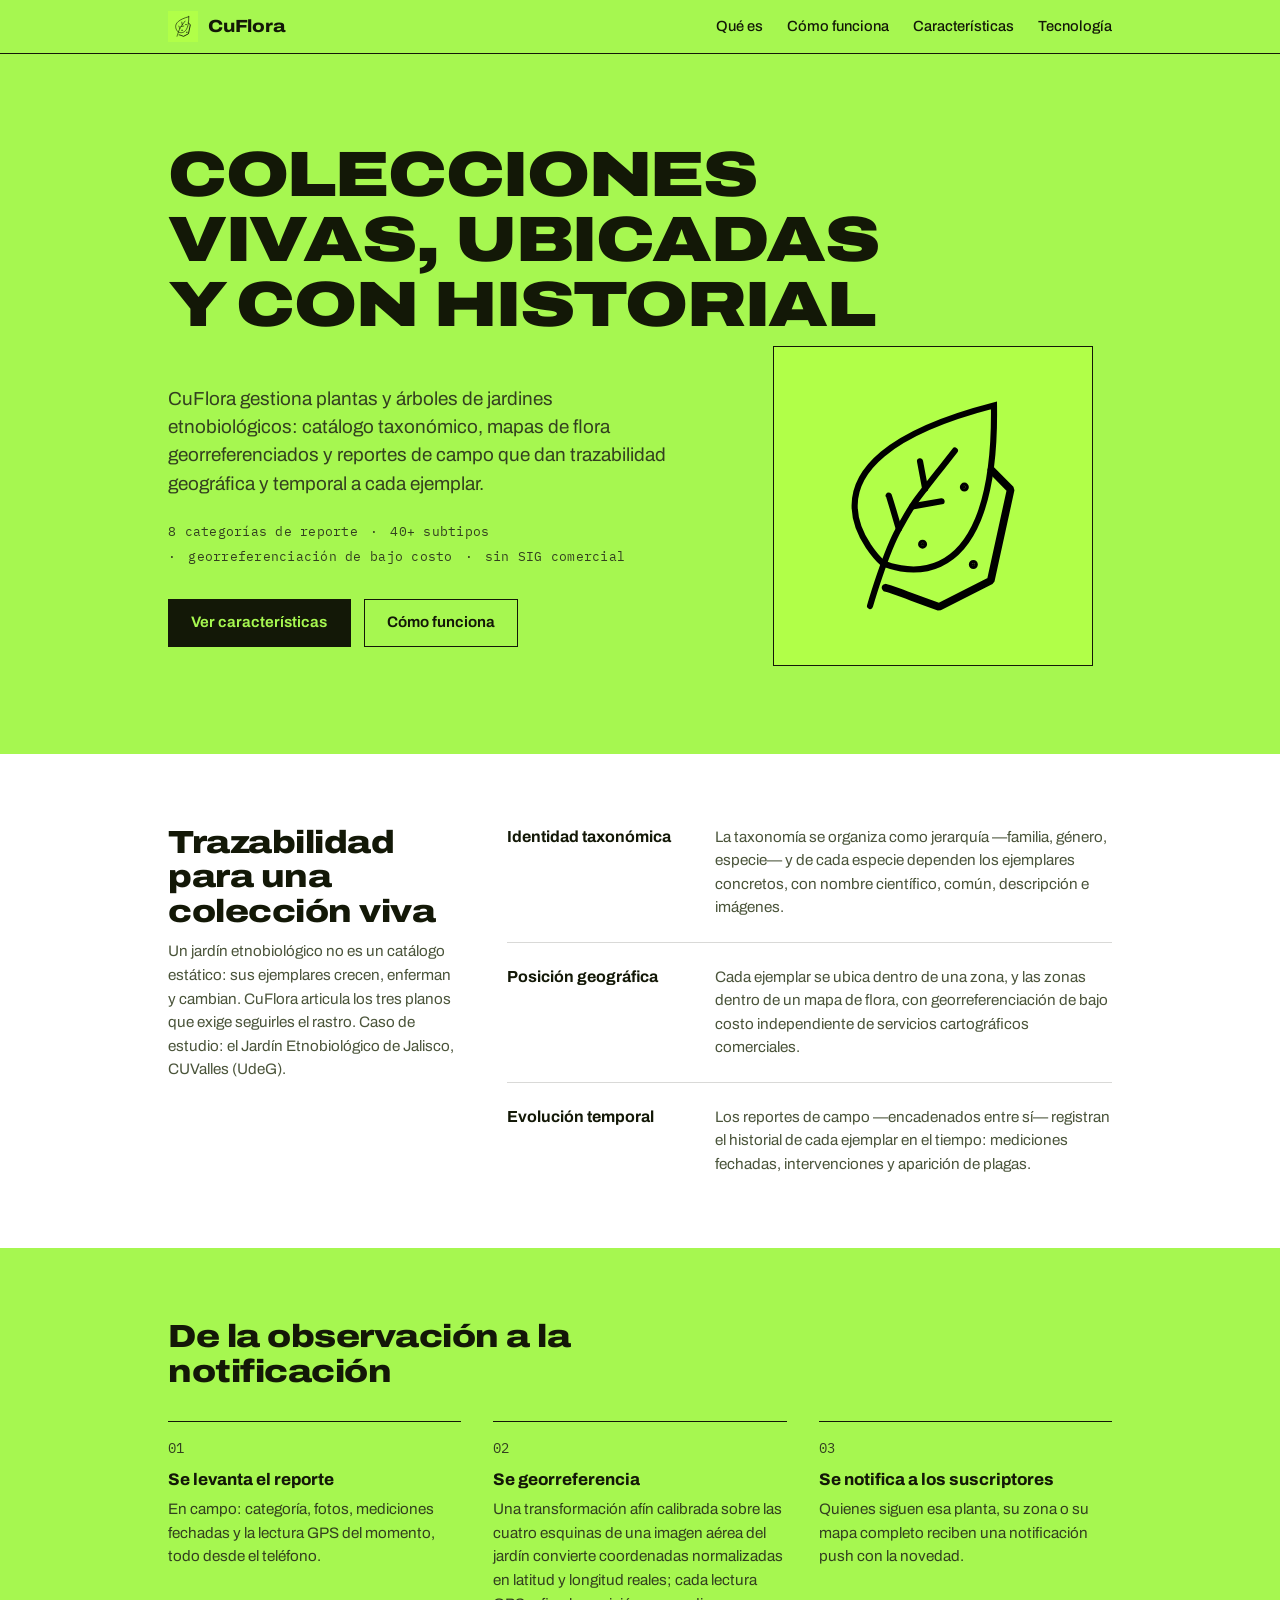
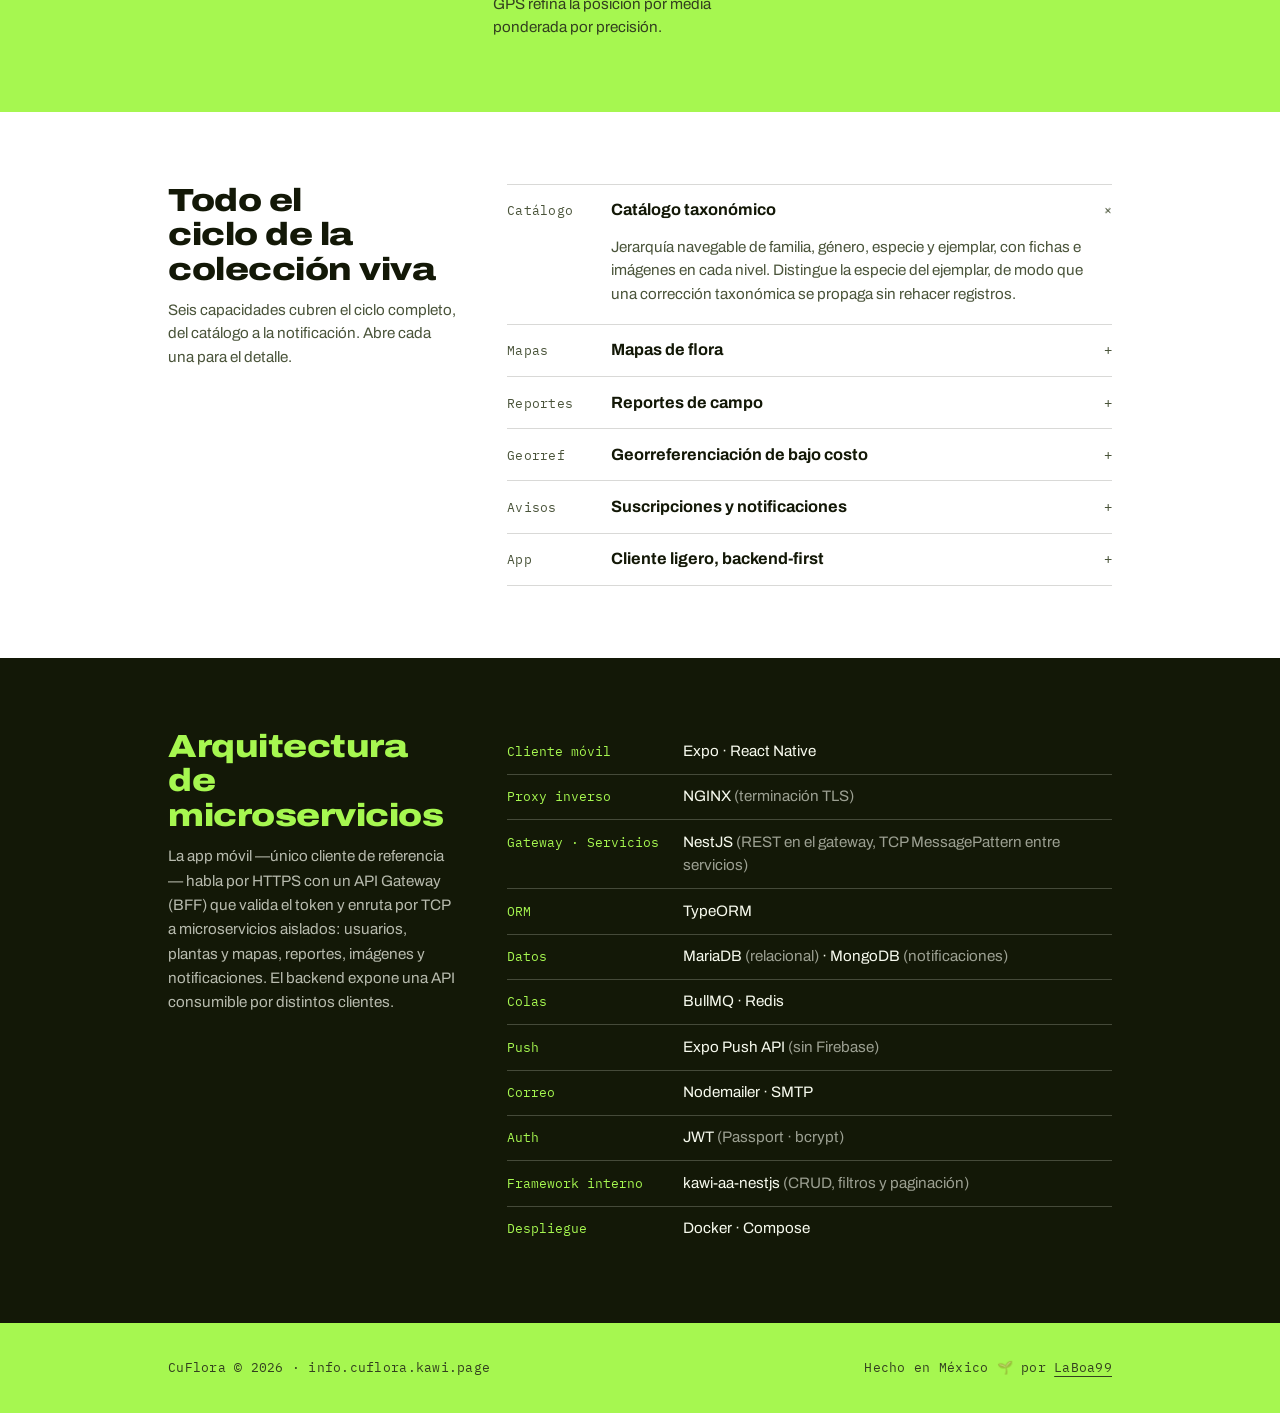
==== index.html @ 5dc00108 "v1" ====
<!DOCTYPE html>
<html lang="es">
<head>
<meta charset="UTF-8">
<meta name="viewport" content="width=device-width, initial-scale=1.0">
<title>CuFlora — Gestión digital de colecciones vivas en jardines etnobiológicos</title>
<meta name="description" content="CuFlora: plataforma de microservicios para la gestión y trazabilidad de plantas y árboles en jardines etnobiológicos. Catálogo taxonómico, mapas de flora, reportes de campo, georreferenciación de bajo costo y notificaciones.">
<meta name="theme-color" content="#A6F750">
<link rel="icon" type="image/svg+xml" href="assets/cuflora.svg">
<link rel="preconnect" href="https://fonts.googleapis.com">
<link rel="preconnect" href="https://fonts.gstatic.com" crossorigin>
<link href="https://fonts.googleapis.com/css2?family=Archivo:wdth,wght@62..125,100..900&family=IBM+Plex+Mono:wght@400;500&display=swap" rel="stylesheet">
<style>
  :root {
    --lima: #A6F750;
    --tinta: #131807;
    --panel: #ffffff;
    --oliva: #4a543a;        /* texto atenuado sobre panel blanco — 8.0:1 */
    --oliva-lima: #33401f;   /* texto atenuado sobre lima — 8.5:1 */
    --hairline: rgba(19, 24, 7, 0.16);
    --hairline-inv: rgba(247, 250, 238, 0.22);
    --ease: cubic-bezier(0.22, 1, 0.36, 1); /* ease-out-quint */
    --t-fast: 140ms;
    --t-med: 260ms;
    color-scheme: light;
    interpolate-size: allow-keywords;
  }

  * { margin: 0; padding: 0; box-sizing: border-box; }
  html { scroll-behavior: smooth; }
  @media (prefers-reduced-motion: reduce) {
    html { scroll-behavior: auto; }
    *, *::before, *::after { animation: none !important; transition: none !important; }
  }

  body {
    font-family: "Archivo", system-ui, sans-serif;
    background: var(--lima);
    color: var(--tinta);
    line-height: 1.55;
    font-size: 1rem;
  }

  a { color: inherit; }
  a:focus-visible, button:focus-visible, summary:focus-visible {
    outline: 2px solid var(--tinta);
    outline-offset: 3px;
    border-radius: 1px;
  }
  ::selection { background: var(--tinta); color: var(--lima); }

  .wrap { max-width: 64rem; margin-inline: auto; padding-inline: clamp(1.25rem, 4vw, 2.5rem); }

  .mono {
    font-family: "IBM Plex Mono", ui-monospace, monospace;
    font-size: 0.8125rem;
    letter-spacing: 0.02em;
  }

  /* ---------- Header ---------- */
  header {
    position: sticky;
    top: 0;
    z-index: 10;
    background: var(--lima);
    border-bottom: 1px solid var(--tinta);
  }
  .nav {
    display: flex;
    align-items: center;
    justify-content: space-between;
    gap: 1rem;
    padding-block: 0.7rem;
  }
  .marca {
    display: flex;
    align-items: center;
    gap: 0.6rem;
    text-decoration: none;
    font-weight: 800;
    font-stretch: 115%;
    font-size: 1.1rem;
    letter-spacing: -0.01em;
  }
  .marca img { width: 1.9rem; height: 1.9rem; display: block; }
  .nav-links { display: flex; align-items: center; gap: 1.5rem; }
  .nav-links a {
    text-decoration: none;
    font-weight: 500;
    font-size: 0.92rem;
    text-underline-offset: 0.35em;
    transition: text-underline-offset var(--t-fast) var(--ease);
  }
  .nav-links a:hover { text-decoration: underline; text-underline-offset: 0.25em; }
  @media (max-width: 40rem) { .nav-links { display: none; } }

  /* ---------- Hero ---------- */
  .hero-int { padding-block: clamp(3rem, 8vw, 5.5rem); }
  .hero h1 {
    font-weight: 900;
    font-stretch: 122%;
    font-size: clamp(1.5rem, 6.2vw, 4rem);
    line-height: 1.02;
    letter-spacing: -0.02em;
    text-transform: uppercase;
    text-wrap: balance;
  }
  .hero-abajo {
    display: grid;
    grid-template-columns: 1.2fr 0.8fr;
    gap: clamp(1.5rem, 4vw, 3.5rem);
    align-items: center;
    margin-top: 0.5rem;
  }
  .hero-abajo > * { min-width: 0; }
  @media (max-width: 48rem) {
    .hero-int { padding-block: 2.5rem; }
    .hero-abajo { grid-template-columns: 1fr; }
    .hero-art { max-width: 15rem; }
  }
  .hero p.lead {
    margin-top: 1.3rem;
    font-size: clamp(1.02rem, 1.8vw, 1.18rem);
    max-width: 32rem;
    line-height: 1.5;
    color: var(--oliva-lima);
  }
  .hero-datos {
    margin-top: 1.5rem;
    color: var(--oliva-lima);
    display: flex;
    flex-wrap: wrap;
    gap: 0.3rem 0.75rem;
  }
  .hero-datos span + span::before { content: "·"; margin-right: 0.75rem; }
  .hero-cta { margin-top: 2rem; display: flex; gap: 0.8rem; flex-wrap: wrap; }
  .btn {
    display: inline-block;
    text-decoration: none;
    font-weight: 650;
    font-size: 0.95rem;
    padding: 0.7rem 1.4rem;
    background: var(--tinta);
    color: var(--lima);
    border: 1px solid var(--tinta);
    transition: transform var(--t-fast) var(--ease), background-color var(--t-fast) var(--ease), color var(--t-fast) var(--ease);
  }
  .btn:hover { transform: translateY(-1px); }
  .btn:active { transform: scale(0.98); }
  .btn.sec { background: transparent; color: var(--tinta); }
  .btn.sec:hover { background: rgba(19, 24, 7, 0.06); }
  .hero-art { justify-self: center; width: 100%; max-width: 20rem; border: 1px solid var(--tinta); }
  .hero-art img { display: block; width: 100%; height: auto; }

  @keyframes entra {
    from { opacity: 0; transform: translateY(10px); }
    to   { opacity: 1; transform: none; }
  }
  .hero h1, .hero-abajo > * { animation: entra 480ms var(--ease) backwards; }
  .hero-abajo > div:first-child { animation-delay: 60ms; }
  .hero-abajo > .hero-art { animation-delay: 120ms; }

  /* ---------- Paneles ---------- */
  .panel { background: var(--panel); }
  .panel-tinta { background: var(--tinta); color: #f7faee; }
  section { padding-block: clamp(2.8rem, 6vw, 4.5rem); }

  .sec-grid {
    display: grid;
    grid-template-columns: minmax(12rem, 18rem) 1fr;
    gap: clamp(1.5rem, 4vw, 3.5rem);
    align-items: start;
  }
  @media (max-width: 48rem) { .sec-grid { grid-template-columns: 1fr; } }
  .sec-grid h2 {
    font-weight: 850;
    font-stretch: 118%;
    font-size: clamp(1.5rem, 3vw, 2rem);
    line-height: 1.08;
    letter-spacing: -0.015em;
    text-wrap: balance;
    position: sticky;
    top: 4.5rem;
  }
  @media (max-width: 48rem) { .sec-grid h2 { position: static; } }
  .sec-grid .intro { margin-top: 0.7rem; color: var(--oliva); font-size: 0.95rem; position: sticky; top: 7.5rem; }
  @media (max-width: 48rem) { .sec-grid .intro { position: static; } }

  /* Qué es: lista de definiciones densa */
  .defs { display: grid; gap: 1.4rem; }
  .defs > div {
    display: grid;
    grid-template-columns: minmax(9rem, 12rem) 1fr;
    gap: 1rem;
    padding-top: 1.4rem;
    border-top: 1px solid var(--hairline);
  }
  .defs > div:first-child { padding-top: 0; border-top: 0; }
  @media (max-width: 34rem) { .defs > div { grid-template-columns: 1fr; gap: 0.3rem; } }
  .defs dt { font-weight: 700; font-size: 1rem; line-height: 1.35; }
  .defs dd { color: var(--oliva); font-size: 0.95rem; }

  /* Características: revelación progresiva */
  .acc { border-top: 1px solid var(--hairline); }
  .acc details { border-bottom: 1px solid var(--hairline); }
  .acc summary {
    list-style: none;
    cursor: pointer;
    display: grid;
    grid-template-columns: 5.5rem 1fr auto;
    align-items: baseline;
    gap: 1rem;
    padding-block: 0.9rem;
    transition: background-color var(--t-fast) var(--ease);
  }
  .acc summary::-webkit-details-marker { display: none; }
  .acc summary:hover { background: rgba(19, 24, 7, 0.035); }
  .acc summary:active { transform: scale(0.995); }
  .acc .clave { color: var(--oliva); }
  .acc h3 { font-weight: 700; font-size: 1.02rem; line-height: 1.3; }
  .acc .marcador {
    font-family: "IBM Plex Mono", ui-monospace, monospace;
    font-size: 0.9rem;
    color: var(--oliva);
    transition: transform var(--t-med) var(--ease);
    align-self: center;
  }
  .acc details[open] .marcador { transform: rotate(45deg); }
  .acc details::details-content {
    block-size: 0;
    overflow: hidden;
    transition: block-size var(--t-med) var(--ease), content-visibility var(--t-med) allow-discrete;
  }
  .acc details[open]::details-content { block-size: auto; }
  .acc .cuerpo {
    padding: 0 0 1.1rem;
    color: var(--oliva);
    font-size: 0.95rem;
    max-width: 42rem;
  }
  @media (min-width: 34rem) { .acc .cuerpo { padding-left: 6.5rem; } }
  @media (max-width: 34rem) {
    .acc summary { grid-template-columns: 1fr auto; }
    .acc .clave { display: none; }
  }

  /* Flujo: secuencia real sobre lima */
  .flujo ol {
    list-style: none;
    counter-reset: paso;
    display: grid;
    grid-template-columns: repeat(auto-fit, minmax(14rem, 1fr));
    gap: 1.5rem 2rem;
  }
  .flujo li { counter-increment: paso; border-top: 1px solid var(--tinta); padding-top: 1rem; }
  .flujo li::before {
    content: counter(paso, decimal-leading-zero);
    font-family: "IBM Plex Mono", ui-monospace, monospace;
    font-size: 0.85rem;
    color: var(--oliva-lima);
    display: block;
    margin-bottom: 0.5rem;
  }
  .flujo h3 { font-weight: 750; font-size: 1.05rem; margin-bottom: 0.3rem; }
  .flujo p { color: var(--oliva-lima); font-size: 0.95rem; max-width: 26rem; }
  .flujo .sec-head { margin-bottom: 2rem; max-width: 34rem; }
  .flujo .sec-head h2 {
    font-weight: 850;
    font-stretch: 118%;
    font-size: clamp(1.5rem, 3vw, 2rem);
    line-height: 1.08;
    letter-spacing: -0.015em;
  }

  /* Tecnología: tabla de especificación */
  .stack-tabla { width: 100%; border-collapse: collapse; }
  .stack-tabla tr { border-top: 1px solid var(--hairline-inv); }
  .stack-tabla tr:first-child { border-top: 0; }
  .stack-tabla th, .stack-tabla td {
    text-align: left;
    padding-block: 0.65rem;
    vertical-align: baseline;
    font-weight: 400;
  }
  .stack-tabla th {
    font-family: "IBM Plex Mono", ui-monospace, monospace;
    font-size: 0.8125rem;
    color: var(--lima);
    width: 11rem;
    padding-right: 1rem;
    white-space: nowrap;
  }
  .stack-tabla td { font-size: 0.95rem; }
  .stack-tabla .nota { color: rgba(247, 250, 238, 0.6); }
  .panel-tinta .sec-grid h2 { color: var(--lima); }
  .panel-tinta .sec-grid .intro { color: rgba(247, 250, 238, 0.72); line-height: 1.6; }

  /* ---------- Footer ---------- */
  footer { padding-block: 2.2rem; }
  .foot {
    display: flex;
    justify-content: space-between;
    align-items: center;
    gap: 1rem;
    flex-wrap: wrap;
    color: var(--oliva-lima);
  }
  .foot a { text-underline-offset: 0.3em; }
</style>
</head>
<body>

<header>
  <div class="wrap nav">
    <a class="marca" href="#"><img src="assets/cuflora.svg" alt="Logo de CuFlora">CuFlora</a>
    <nav class="nav-links" aria-label="Secciones">
      <a href="#que-es">Qué es</a>
      <a href="#como-funciona">Cómo funciona</a>
      <a href="#caracteristicas">Características</a>
      <a href="#stack">Tecnología</a>
    </nav>
  </div>
</header>

<main>
  <div class="hero">
    <div class="wrap hero-int">
      <h1>Colecciones vivas, ubicadas y con historial</h1>
      <div class="hero-abajo">
        <div>
          <p class="lead">CuFlora gestiona plantas y árboles de jardines etnobiológicos: catálogo taxonómico, mapas de flora georreferenciados y reportes de campo que dan trazabilidad geográfica y temporal a cada ejemplar.</p>
          <p class="hero-datos mono"><span>8 categorías de reporte</span><span>40+ subtipos</span><span>georreferenciación de bajo costo</span><span>sin SIG comercial</span></p>
          <div class="hero-cta">
            <a class="btn" href="#caracteristicas">Ver características</a>
            <a class="btn sec" href="#como-funciona">Cómo funciona</a>
          </div>
        </div>
        <div class="hero-art">
          <img src="assets/cuflora.svg" alt="Ilustración de la marca CuFlora: boceto botánico en tinta sobre fondo lima" width="1024" height="1024">
        </div>
      </div>
    </div>
  </div>

  <section class="panel" id="que-es">
    <div class="wrap sec-grid">
      <div>
        <h2>Trazabilidad para una colección viva</h2>
        <p class="intro">Un jardín etnobiológico no es un catálogo estático: sus ejemplares crecen, enferman y cambian. CuFlora articula los tres planos que exige seguirles el rastro. Caso de estudio: el Jardín Etnobiológico de Jalisco, CUValles (UdeG).</p>
      </div>
      <dl class="defs">
        <div>
          <dt>Identidad taxonómica</dt>
          <dd>La taxonomía se organiza como jerarquía —familia, género, especie— y de cada especie dependen los ejemplares concretos, con nombre científico, común, descripción e imágenes.</dd>
        </div>
        <div>
          <dt>Posición geográfica</dt>
          <dd>Cada ejemplar se ubica dentro de una zona, y las zonas dentro de un mapa de flora, con georreferenciación de bajo costo independiente de servicios cartográficos comerciales.</dd>
        </div>
        <div>
          <dt>Evolución temporal</dt>
          <dd>Los reportes de campo —encadenados entre sí— registran el historial de cada ejemplar en el tiempo: mediciones fechadas, intervenciones y aparición de plagas.</dd>
        </div>
      </dl>
    </div>
  </section>

  <section class="panel flujo-lima" id="como-funciona" style="background: var(--lima)">
    <div class="wrap flujo">
      <div class="sec-head">
        <h2>De la observación a la notificación</h2>
      </div>
      <ol>
        <li>
          <h3>Se levanta el reporte</h3>
          <p>En campo: categoría, fotos, mediciones fechadas y la lectura GPS del momento, todo desde el teléfono.</p>
        </li>
        <li>
          <h3>Se georreferencia</h3>
          <p>Una transformación afín calibrada sobre las cuatro esquinas de una imagen aérea del jardín convierte coordenadas normalizadas en latitud y longitud reales; cada lectura GPS refina la posición por media ponderada por precisión.</p>
        </li>
        <li>
          <h3>Se notifica a los suscriptores</h3>
          <p>Quienes siguen esa planta, su zona o su mapa completo reciben una notificación push con la novedad.</p>
        </li>
      </ol>
    </div>
  </section>

  <section class="panel" id="caracteristicas">
    <div class="wrap sec-grid">
      <div>
        <h2>Todo el ciclo de la colección viva</h2>
        <p class="intro">Seis capacidades cubren el ciclo completo, del catálogo a la notificación. Abre cada una para el detalle.</p>
      </div>
      <div class="acc">
        <details open>
          <summary><span class="clave mono">Catálogo</span><h3>Catálogo taxonómico</h3><span class="marcador" aria-hidden="true">+</span></summary>
          <p class="cuerpo">Jerarquía navegable de familia, género, especie y ejemplar, con fichas e imágenes en cada nivel. Distingue la especie del ejemplar, de modo que una corrección taxonómica se propaga sin rehacer registros.</p>
        </details>
        <details>
          <summary><span class="clave mono">Mapas</span><h3>Mapas de flora</h3><span class="marcador" aria-hidden="true">+</span></summary>
          <p class="cuerpo">Mapas propios sobre una imagen aérea del jardín, con zonas poligonales anidadas y puntos, para ubicar cada ejemplar dentro de su contexto real.</p>
        </details>
        <details>
          <summary><span class="clave mono">Reportes</span><h3>Reportes de campo</h3><span class="marcador" aria-hidden="true">+</span></summary>
          <p class="cuerpo">Observaciones con fotos y mediciones fechadas, organizadas en un árbol de 8 categorías y más de 40 subtipos, encadenadas en una línea de tiempo por ejemplar. Registro diferenciado para plantas herbáceas/arbustivas y árboles (con medición de DAP).</p>
        </details>
        <details>
          <summary><span class="clave mono">Georref</span><h3>Georreferenciación de bajo costo</h3><span class="marcador" aria-hidden="true">+</span></summary>
          <p class="cuerpo">Dos modos sobre el mismo modelo, sin ArcGIS ni Google Maps: marcado manual sobre la imagen aérea (transformación afín, sin ir al campo) y captura en campo, donde el GPS refina la posición por media ponderada por precisión.</p>
        </details>
        <details>
          <summary><span class="clave mono">Avisos</span><h3>Suscripciones y notificaciones</h3><span class="marcador" aria-hidden="true">+</span></summary>
          <p class="cuerpo">Sigue un ejemplar, una zona o un mapa completo y recibe notificaciones push, encoladas para entrega asíncrona y tolerante a fallos.</p>
        </details>
        <details>
          <summary><span class="clave mono">App</span><h3>Cliente ligero, backend-first</h3><span class="marcador" aria-hidden="true">+</span></summary>
          <p class="cuerpo">La app móvil solo captura la observación —texto, foto y lectura GPS— y la remite al gateway: la lógica, la validación y el procesamiento viven en el backend, lo que mantiene el cliente simple y reemplazable.</p>
        </details>
      </div>
    </div>
  </section>

  <section class="panel-tinta" id="stack">
    <div class="wrap sec-grid">
      <div>
        <h2>Arquitectura de microservicios</h2>
        <p class="intro">La app móvil —único cliente de referencia— habla por HTTPS con un API Gateway (BFF) que valida el token y enruta por TCP a microservicios aislados: usuarios, plantas y mapas, reportes, imágenes y notificaciones. El backend expone una API consumible por distintos clientes.</p>
      </div>
      <table class="stack-tabla">
        <tbody>
          <tr><th scope="row">Cliente móvil</th><td>Expo · React Native</td></tr>
          <tr><th scope="row">Proxy inverso</th><td>NGINX <span class="nota">(terminación TLS)</span></td></tr>
          <tr><th scope="row">Gateway · Servicios</th><td>NestJS <span class="nota">(REST en el gateway, TCP MessagePattern entre servicios)</span></td></tr>
          <tr><th scope="row">ORM</th><td>TypeORM</td></tr>
          <tr><th scope="row">Datos</th><td>MariaDB <span class="nota">(relacional)</span> · MongoDB <span class="nota">(notificaciones)</span></td></tr>
          <tr><th scope="row">Colas</th><td>BullMQ · Redis</td></tr>
          <tr><th scope="row">Push</th><td>Expo Push API <span class="nota">(sin Firebase)</span></td></tr>
          <tr><th scope="row">Correo</th><td>Nodemailer · SMTP</td></tr>
          <tr><th scope="row">Auth</th><td>JWT <span class="nota">(Passport · bcrypt)</span></td></tr>
          <tr><th scope="row">Framework interno</th><td>kawi-aa-nestjs <span class="nota">(CRUD, filtros y paginación)</span></td></tr>
          <tr><th scope="row">Despliegue</th><td>Docker · Compose</td></tr>
        </tbody>
      </table>
    </div>
  </section>
</main>

<footer>
  <div class="wrap foot">
    <span class="mono">CuFlora © 2026 · info.cuflora.kawi.page</span>
    <span class="mono">Hecho en México 🌱 por <a href="https://github.com/LaBoa99">LaBoa99</a></span>
  </div>
</footer>

</body>
</html>
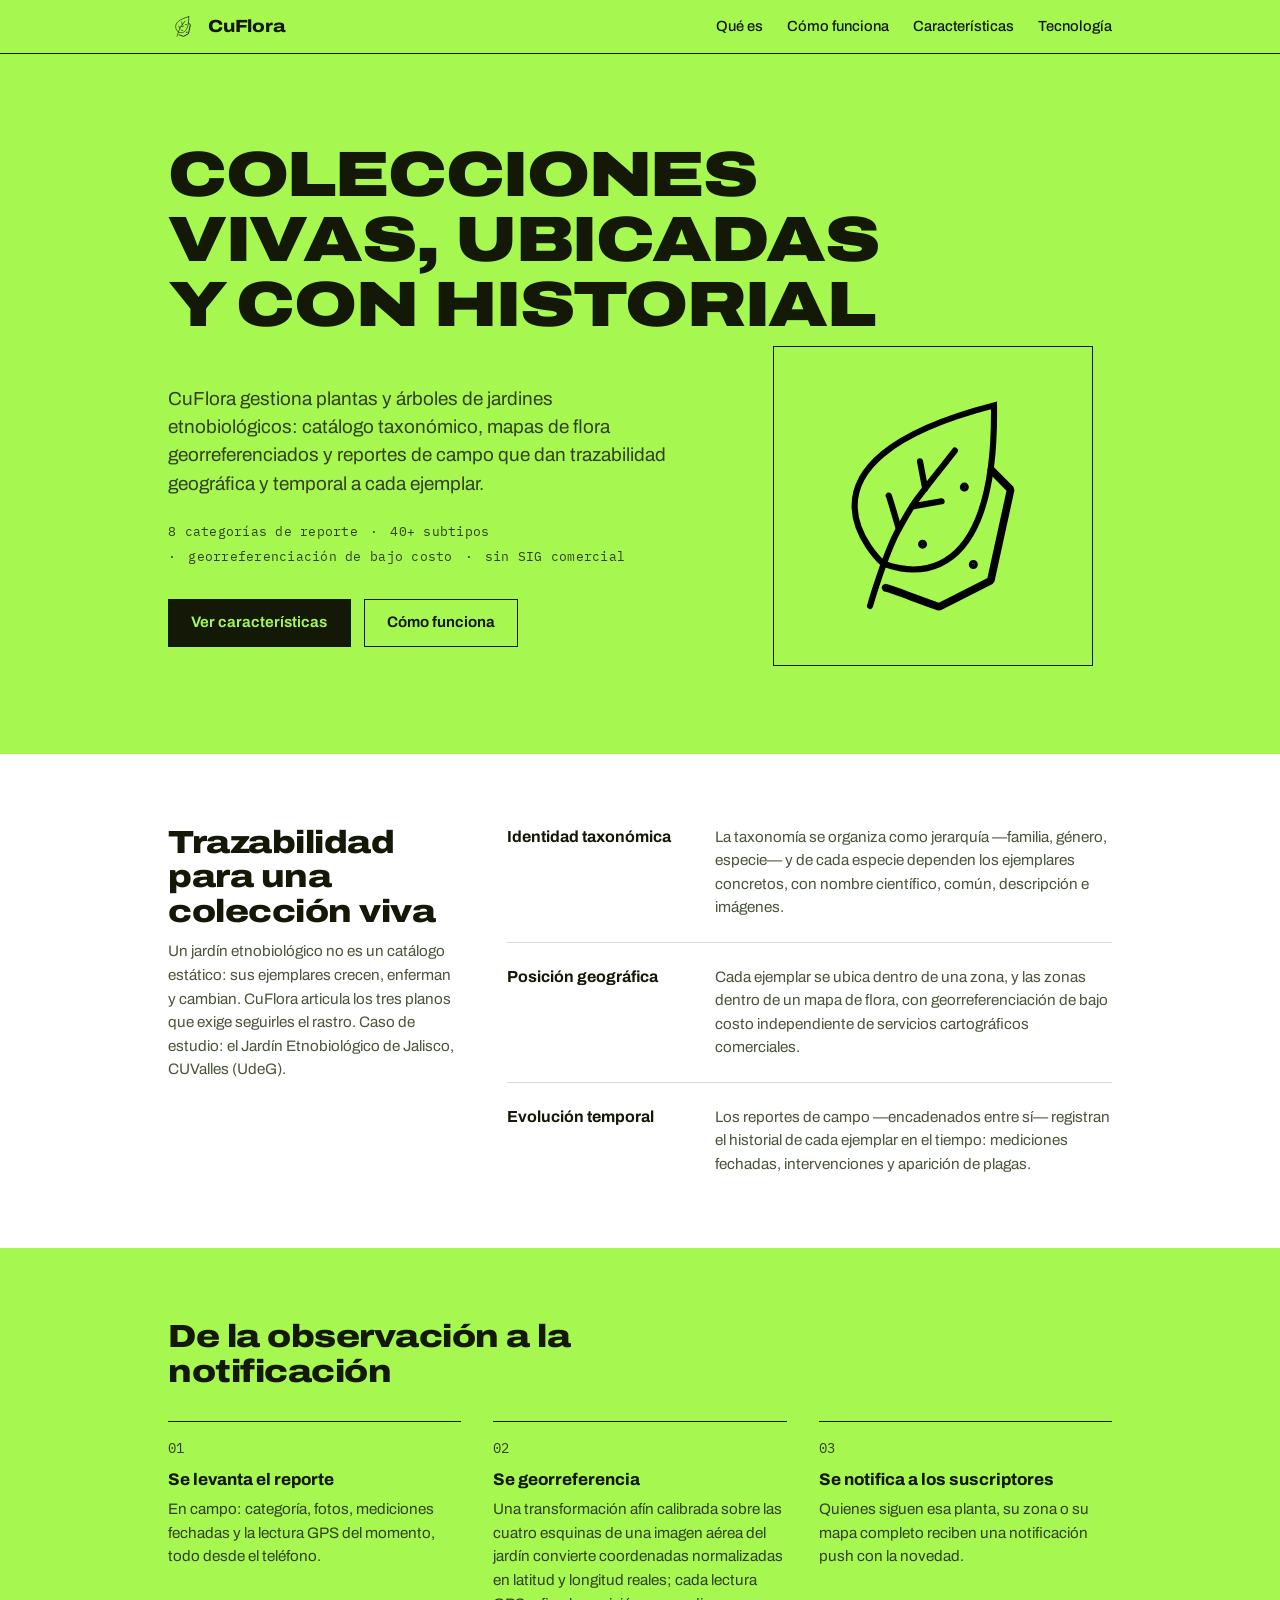
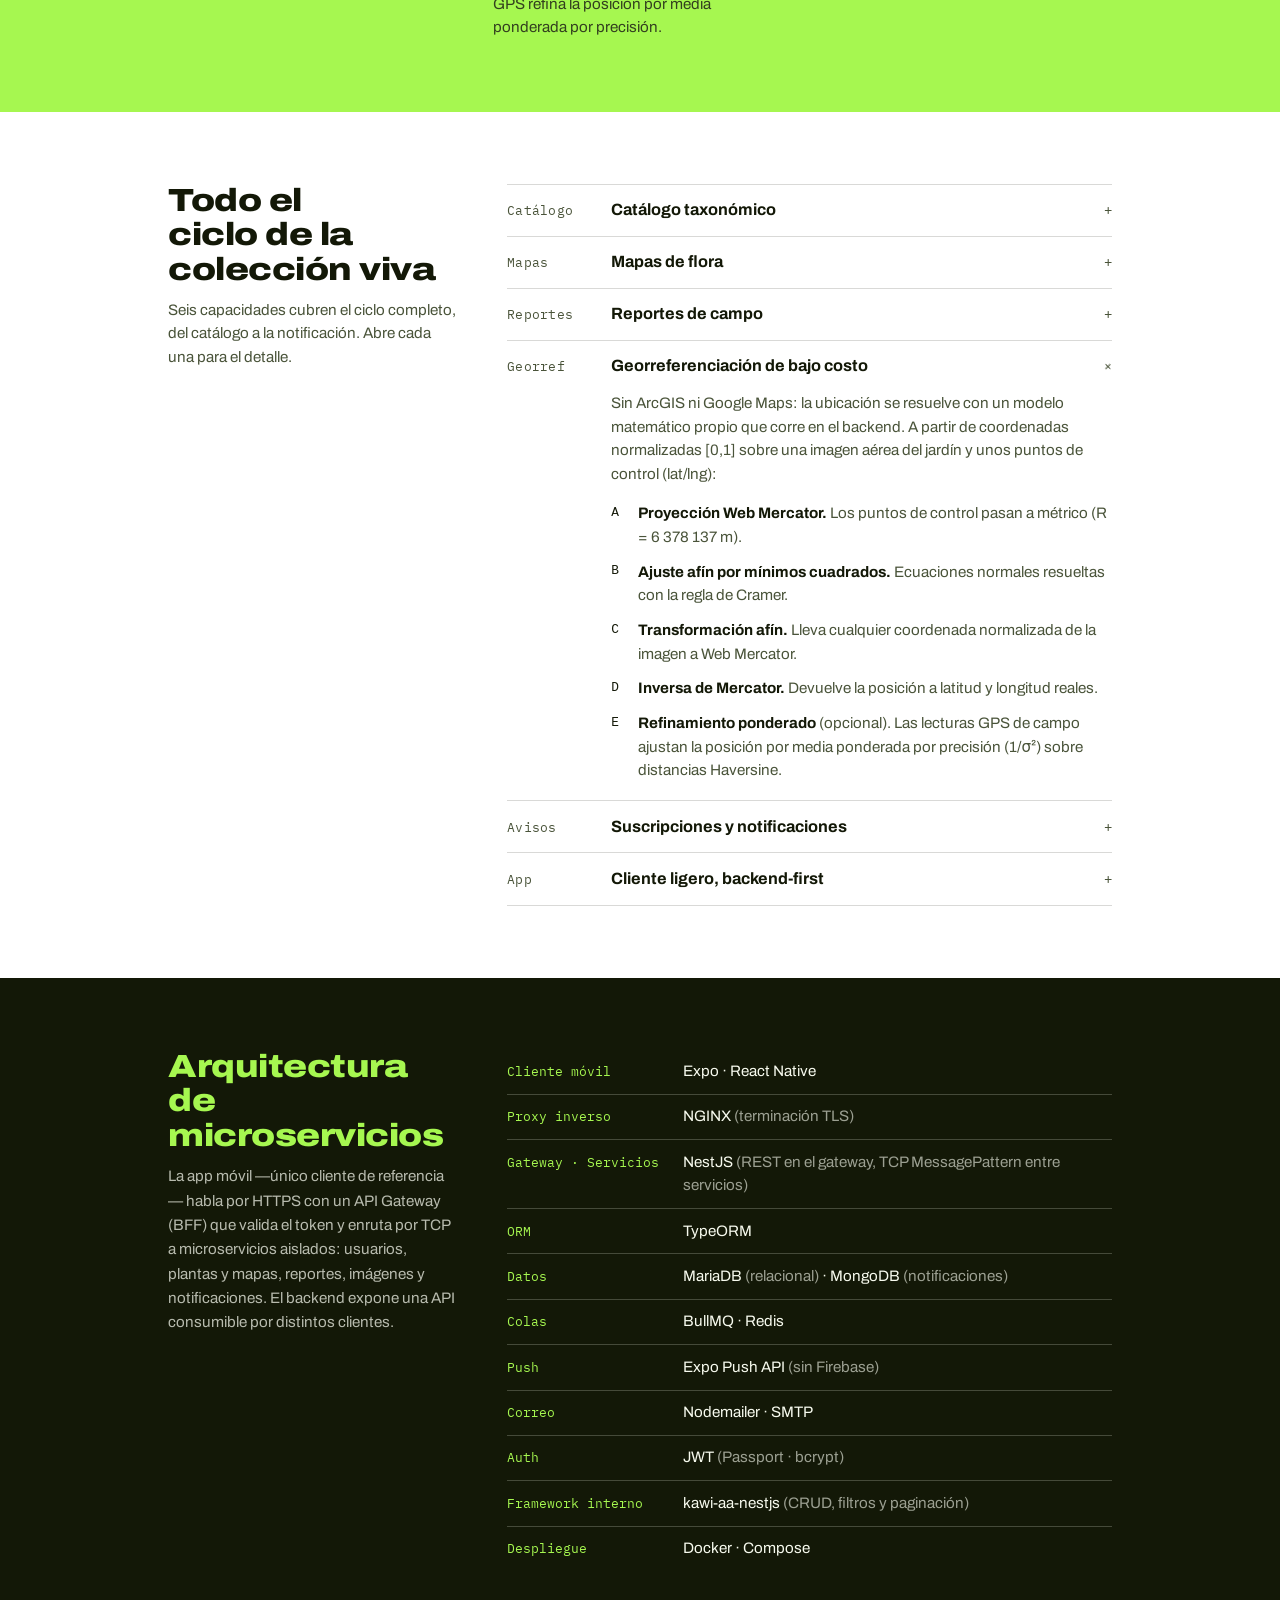
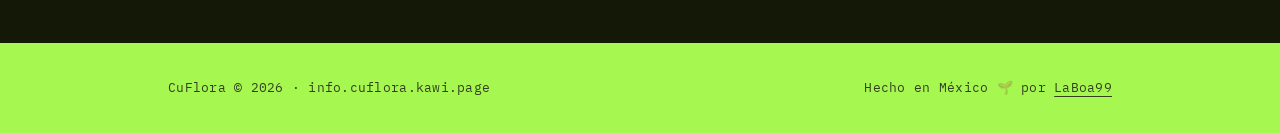
==== commit c6fa51b1: "v3" ====
--- a/index.html
+++ b/index.html
@@ -92,7 +92,13 @@
     transition: text-underline-offset var(--t-fast) var(--ease);
   }
   .nav-links a:hover { text-decoration: underline; text-underline-offset: 0.25em; }
-  @media (max-width: 40rem) { .nav-links { display: none; } }
+  @media (max-width: 40rem) {
+    .nav { flex-wrap: wrap; }
+    .nav-links { width: 100%; justify-content: space-between; gap: 0.6rem; padding-bottom: 0.55rem; }
+    .nav-links a { font-size: 0.85rem; }
+  }
+  main [id] { scroll-margin-top: 4rem; }
+  @media (max-width: 40rem) { main [id] { scroll-margin-top: 6.5rem; } }
 
   /* ---------- Hero ---------- */
   .hero-int { padding-block: clamp(3rem, 8vw, 5.5rem); }
@@ -132,6 +138,7 @@
     flex-wrap: wrap;
     gap: 0.3rem 0.75rem;
   }
+  .hero-datos span { white-space: nowrap; }
   .hero-datos span + span::before { content: "·"; margin-right: 0.75rem; }
   .hero-cta { margin-top: 2rem; display: flex; gap: 0.8rem; flex-wrap: wrap; }
   .btn {
@@ -172,6 +179,11 @@
     align-items: start;
   }
   @media (max-width: 48rem) { .sec-grid { grid-template-columns: 1fr; } }
+  .sec-grid > div:first-child {
+    position: sticky;
+    top: 4.5rem;
+    align-self: start;
+  }
   .sec-grid h2 {
     font-weight: 850;
     font-stretch: 118%;
@@ -179,12 +191,9 @@
     line-height: 1.08;
     letter-spacing: -0.015em;
     text-wrap: balance;
-    position: sticky;
-    top: 4.5rem;
-  }
-  @media (max-width: 48rem) { .sec-grid h2 { position: static; } }
-  .sec-grid .intro { margin-top: 0.7rem; color: var(--oliva); font-size: 0.95rem; position: sticky; top: 7.5rem; }
-  @media (max-width: 48rem) { .sec-grid .intro { position: static; } }
+  }
+  .sec-grid .intro { margin-top: 0.7rem; color: var(--oliva); font-size: 0.95rem; }
+  @media (max-width: 48rem) { .sec-grid > div:first-child { position: static; } }
 
   /* Qué es: lista de definiciones densa */
   .defs { display: grid; gap: 1.4rem; }
@@ -243,6 +252,32 @@
     .acc summary { grid-template-columns: 1fr auto; }
     .acc .clave { display: none; }
   }
+  .acc .cuerpo p { margin: 0; }
+  .acc .pipe {
+    list-style: none;
+    counter-reset: fase;
+    margin-top: 1rem;
+    display: flex;
+    flex-direction: column;
+    gap: 0.7rem;
+  }
+  .acc .pipe li {
+    counter-increment: fase;
+    position: relative;
+    padding-left: 1.7rem;
+  }
+  .acc .pipe li::before {
+    content: counter(fase, upper-alpha);
+    position: absolute;
+    left: 0;
+    top: 0.05em;
+    font-family: "IBM Plex Mono", ui-monospace, monospace;
+    font-size: 0.8rem;
+    font-weight: 500;
+    color: var(--tinta);
+  }
+  .acc .pipe b { font-weight: 700; color: var(--tinta); }
+  .acc .pipe .opt { color: var(--oliva); font-weight: 400; }
 
   /* Flujo: secuencia real sobre lima */
   .flujo ol {
@@ -292,6 +327,9 @@
   }
   .stack-tabla td { font-size: 0.95rem; }
   .stack-tabla .nota { color: rgba(247, 250, 238, 0.6); }
+  @media (max-width: 30rem) {
+    .stack-tabla th { width: auto; min-width: 7rem; padding-right: 0.9rem; white-space: normal; }
+  }
   .panel-tinta .sec-grid h2 { color: var(--lima); }
   .panel-tinta .sec-grid .intro { color: rgba(247, 250, 238, 0.72); line-height: 1.6; }
 
@@ -394,7 +432,7 @@
         <p class="intro">Seis capacidades cubren el ciclo completo, del catálogo a la notificación. Abre cada una para el detalle.</p>
       </div>
       <div class="acc">
-        <details open>
+        <details>
           <summary><span class="clave mono">Catálogo</span><h3>Catálogo taxonómico</h3><span class="marcador" aria-hidden="true">+</span></summary>
           <p class="cuerpo">Jerarquía navegable de familia, género, especie y ejemplar, con fichas e imágenes en cada nivel. Distingue la especie del ejemplar, de modo que una corrección taxonómica se propaga sin rehacer registros.</p>
         </details>
@@ -406,9 +444,18 @@
           <summary><span class="clave mono">Reportes</span><h3>Reportes de campo</h3><span class="marcador" aria-hidden="true">+</span></summary>
           <p class="cuerpo">Observaciones con fotos y mediciones fechadas, organizadas en un árbol de 8 categorías y más de 40 subtipos, encadenadas en una línea de tiempo por ejemplar. Registro diferenciado para plantas herbáceas/arbustivas y árboles (con medición de DAP).</p>
         </details>
-        <details>
+        <details open>
           <summary><span class="clave mono">Georref</span><h3>Georreferenciación de bajo costo</h3><span class="marcador" aria-hidden="true">+</span></summary>
-          <p class="cuerpo">Dos modos sobre el mismo modelo, sin ArcGIS ni Google Maps: marcado manual sobre la imagen aérea (transformación afín, sin ir al campo) y captura en campo, donde el GPS refina la posición por media ponderada por precisión.</p>
+          <div class="cuerpo">
+            <p>Sin ArcGIS ni Google Maps: la ubicación se resuelve con un modelo matemático propio que corre en el backend. A partir de coordenadas normalizadas [0,1] sobre una imagen aérea del jardín y unos puntos de control (lat/lng):</p>
+            <ol class="pipe">
+              <li><b>Proyección Web Mercator.</b> Los puntos de control pasan a métrico (R = 6 378 137 m).</li>
+              <li><b>Ajuste afín por mínimos cuadrados.</b> Ecuaciones normales resueltas con la regla de Cramer.</li>
+              <li><b>Transformación afín.</b> Lleva cualquier coordenada normalizada de la imagen a Web Mercator.</li>
+              <li><b>Inversa de Mercator.</b> Devuelve la posición a latitud y longitud reales.</li>
+              <li><b>Refinamiento ponderado <span class="opt">(opcional).</span></b> Las lecturas GPS de campo ajustan la posición por media ponderada por precisión (1/σ²) sobre distancias Haversine.</li>
+            </ol>
+          </div>
         </details>
         <details>
           <summary><span class="clave mono">Avisos</span><h3>Suscripciones y notificaciones</h3><span class="marcador" aria-hidden="true">+</span></summary>
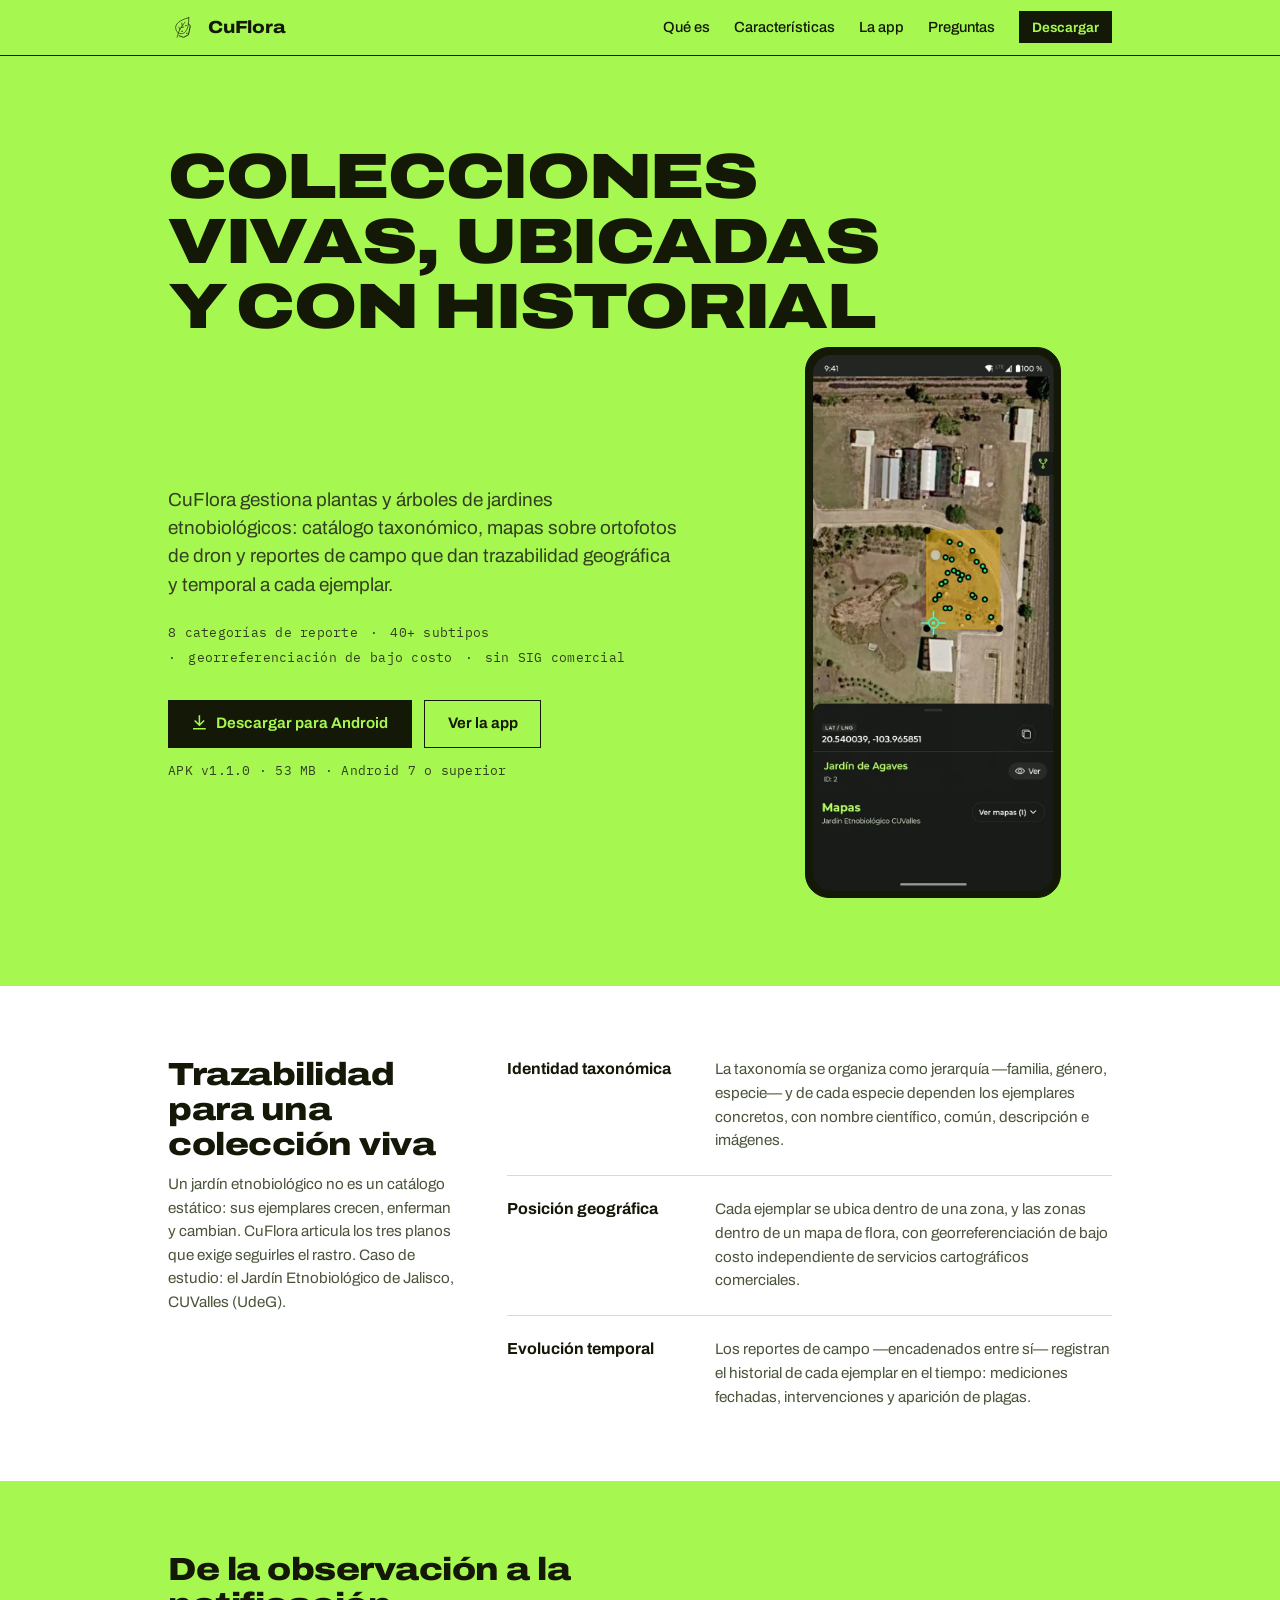
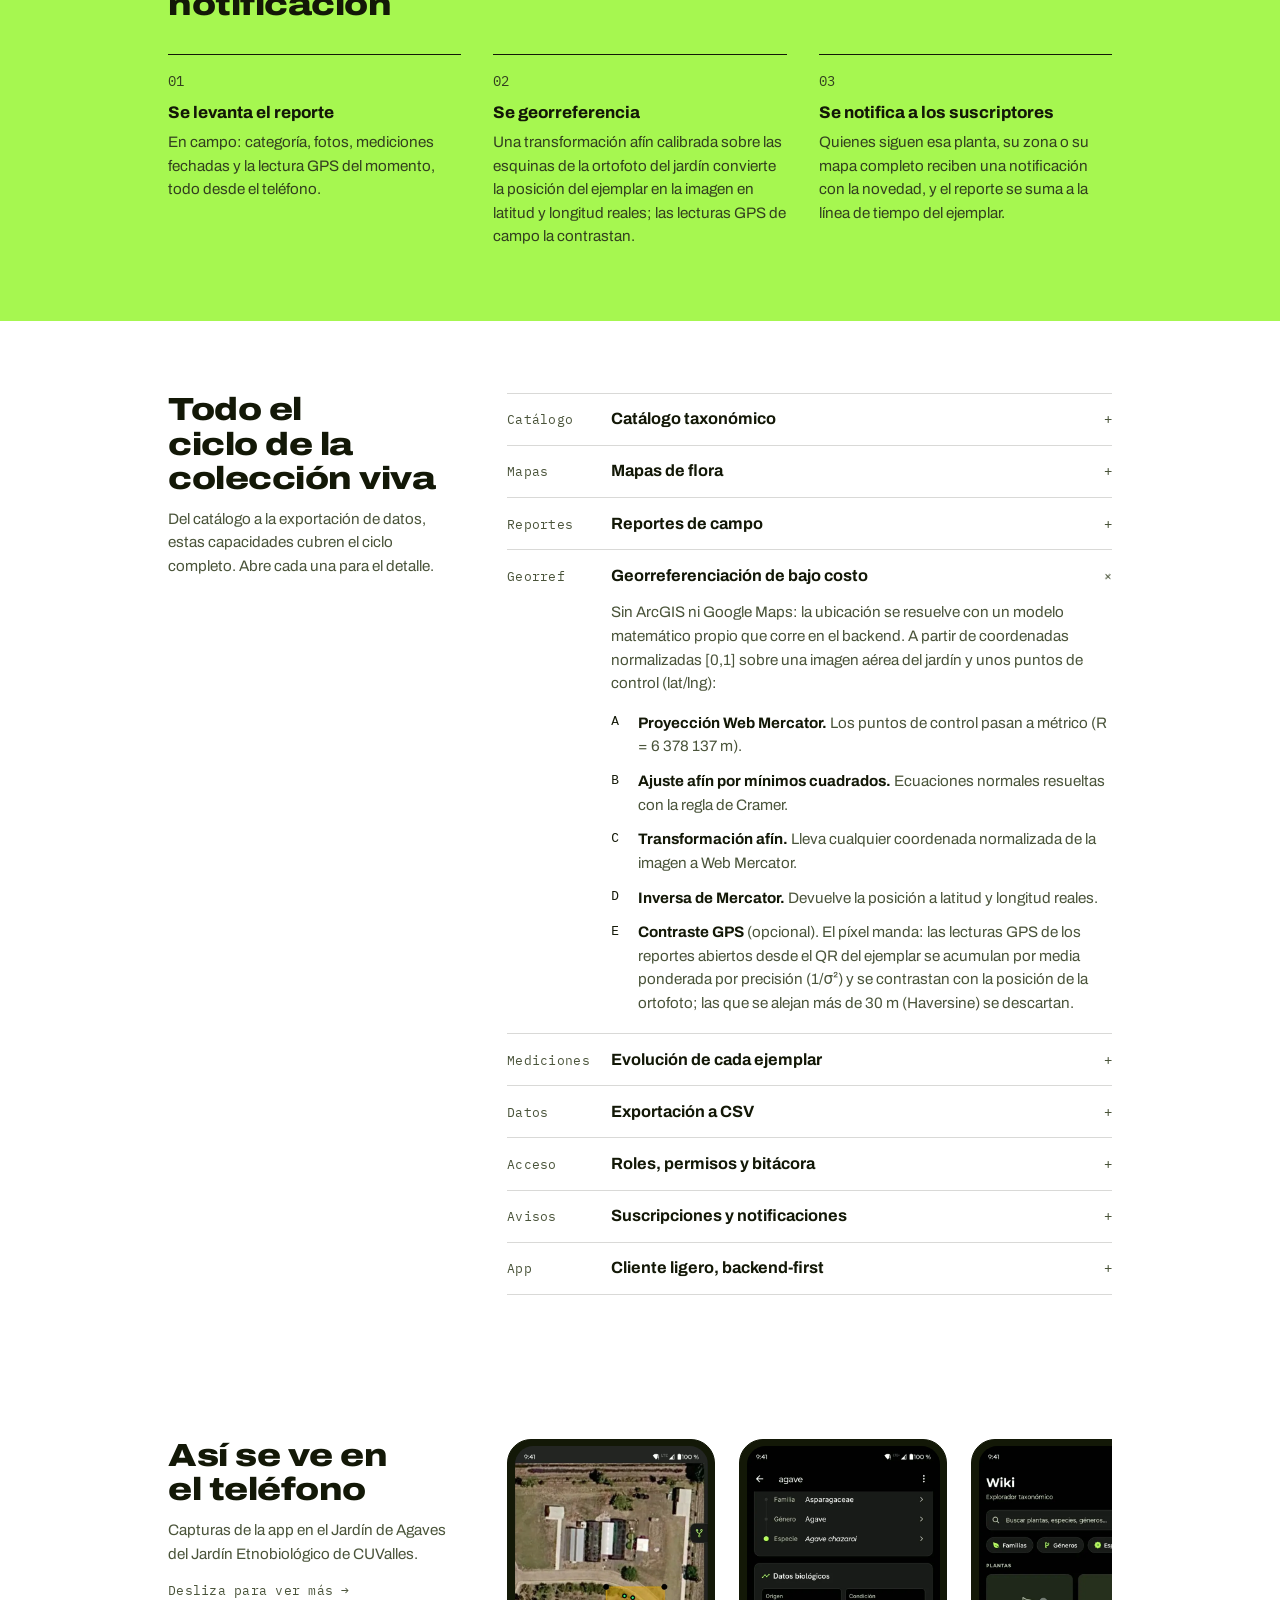
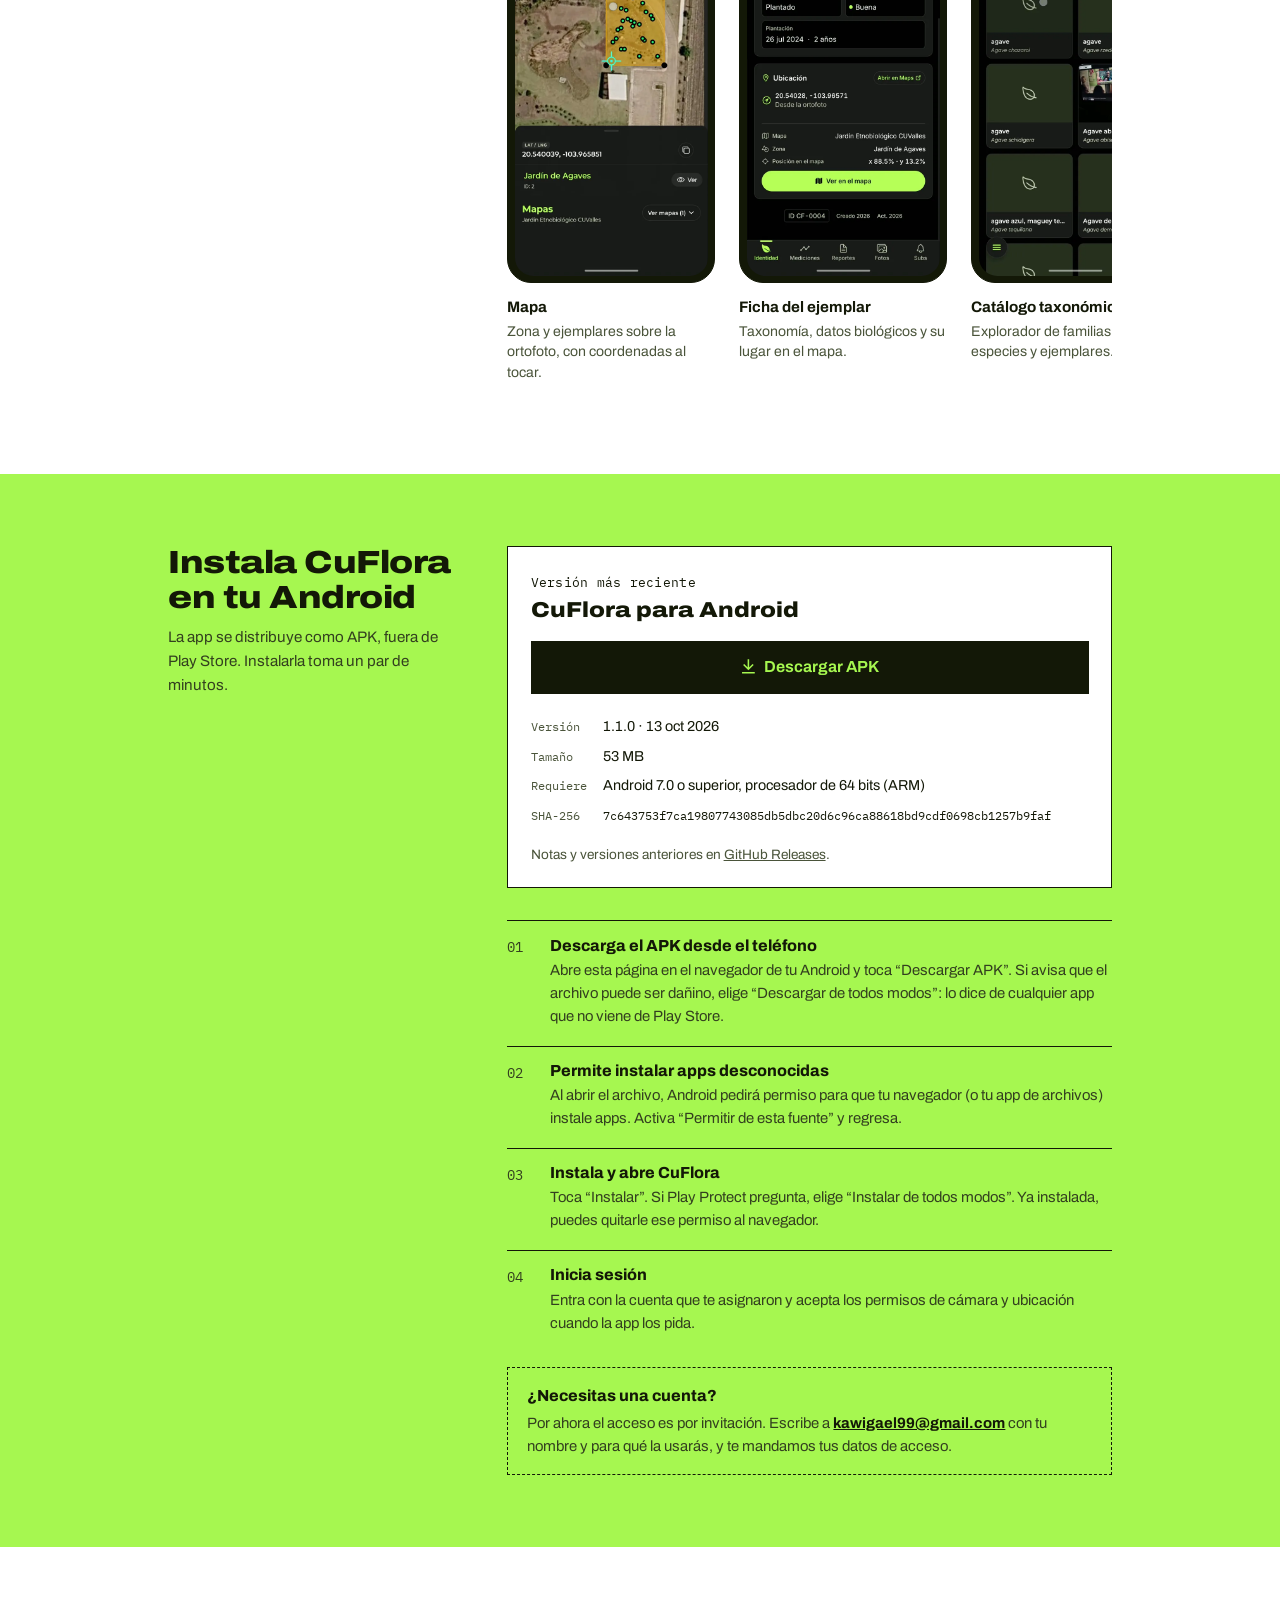
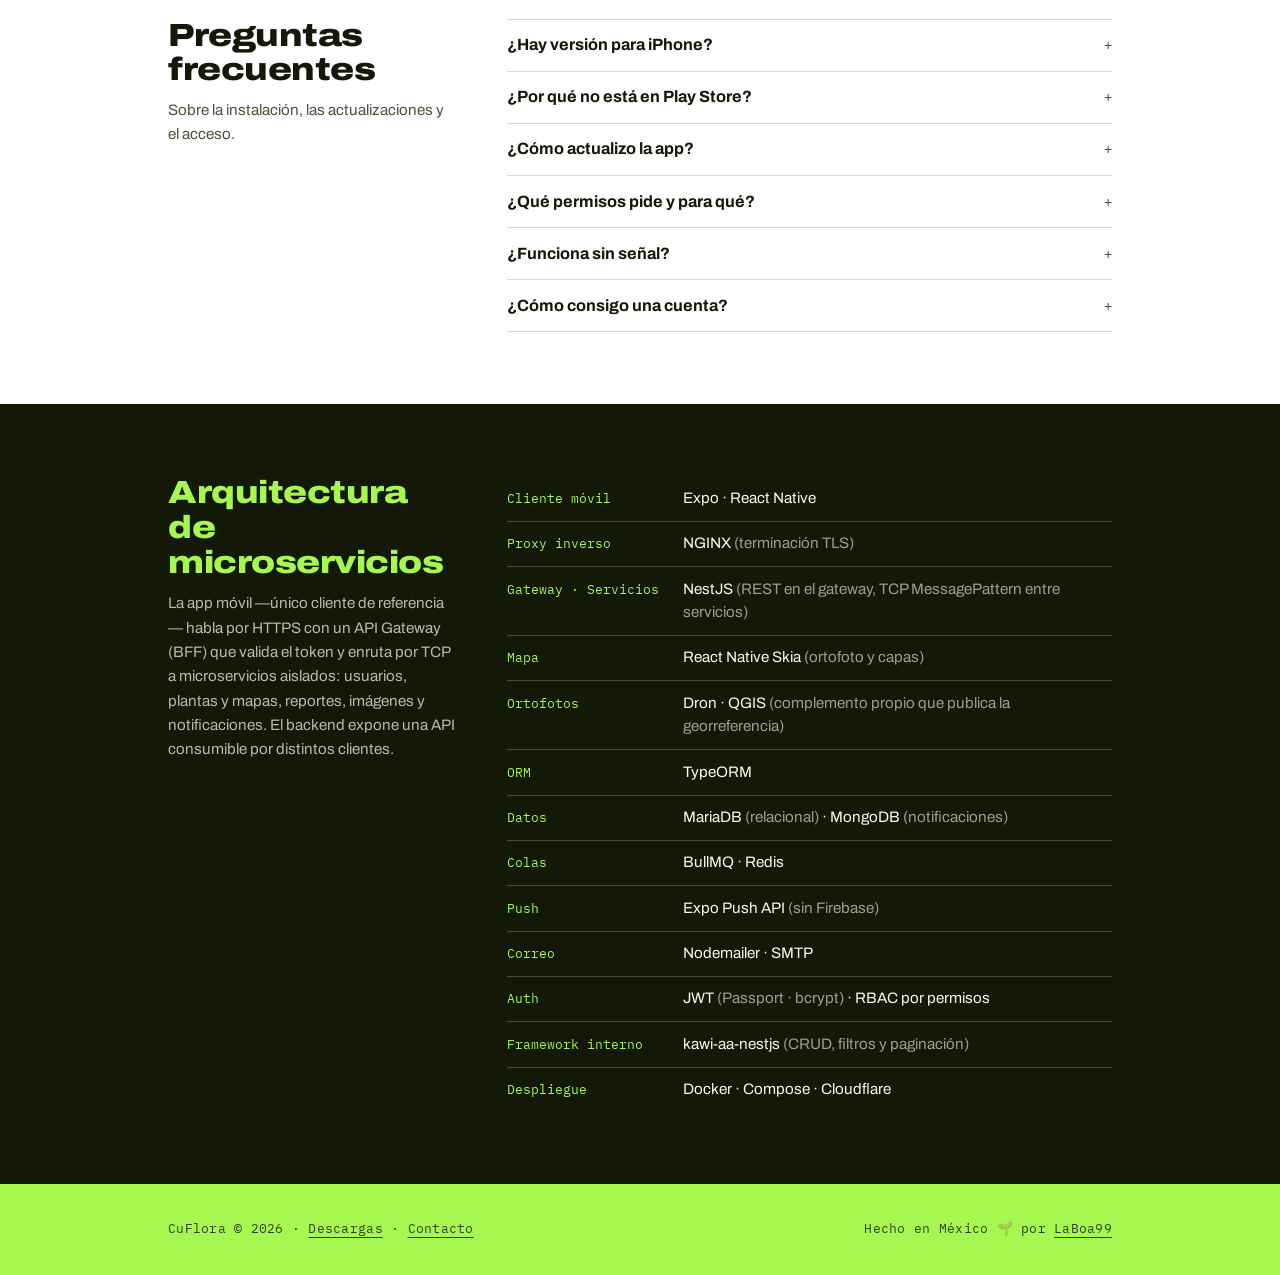
==== commit b13a2860: "Descarga del APK, capturas de la app, guía de instalación y FAQ - Botón de descarga (release v1.1.0 " ====
--- a/index.html
+++ b/index.html
@@ -1,11 +1,22 @@
 <!DOCTYPE html>
-<html lang="es">
+<html lang="es-MX">
 <head>
 <meta charset="UTF-8">
 <meta name="viewport" content="width=device-width, initial-scale=1.0">
 <title>CuFlora — Gestión digital de colecciones vivas en jardines etnobiológicos</title>
-<meta name="description" content="CuFlora: plataforma de microservicios para la gestión y trazabilidad de plantas y árboles en jardines etnobiológicos. Catálogo taxonómico, mapas de flora, reportes de campo, georreferenciación de bajo costo y notificaciones.">
+<meta name="description" content="CuFlora: plataforma de microservicios para la gestión y trazabilidad de plantas y árboles en jardines etnobiológicos. Catálogo taxonómico, mapas sobre ortofotos de dron, reportes de campo y georreferenciación de bajo costo. Descarga la app para Android.">
 <meta name="theme-color" content="#A6F750">
+<link rel="canonical" href="https://info.cuflora.kawi.page/">
+<meta property="og:type" content="website">
+<meta property="og:locale" content="es_MX">
+<meta property="og:site_name" content="CuFlora">
+<meta property="og:title" content="CuFlora — Colecciones vivas, ubicadas y con historial">
+<meta property="og:description" content="Catálogo taxonómico, mapas sobre ortofotos de dron y reportes de campo para jardines etnobiológicos. Descarga la app para Android.">
+<meta property="og:url" content="https://info.cuflora.kawi.page/">
+<meta property="og:image" content="https://info.cuflora.kawi.page/assets/og.png">
+<meta property="og:image:width" content="1200">
+<meta property="og:image:height" content="630">
+<meta name="twitter:card" content="summary_large_image">
 <link rel="icon" type="image/svg+xml" href="assets/cuflora.svg">
 <link rel="preconnect" href="https://fonts.googleapis.com">
 <link rel="preconnect" href="https://fonts.gstatic.com" crossorigin>
@@ -253,6 +264,10 @@
     .acc .clave { display: none; }
   }
   .acc .cuerpo p { margin: 0; }
+  .acc .cuerpo p + p { margin-top: 0.6rem; }
+  .acc.faq summary { grid-template-columns: 1fr auto; }
+  .acc.faq .cuerpo { padding-left: 0; }
+  .acc .cuerpo a { color: var(--tinta); font-weight: 650; }
   .acc .pipe {
     list-style: none;
     counter-reset: fase;
@@ -333,6 +348,103 @@
   .panel-tinta .sec-grid h2 { color: var(--lima); }
   .panel-tinta .sec-grid .intro { color: rgba(247, 250, 238, 0.72); line-height: 1.6; }
 
+  /* Botón de descarga */
+  .btn svg { width: 1.05rem; height: 1.05rem; vertical-align: -0.18em; margin-right: 0.5rem; }
+  .btn-nav {
+    text-decoration: none;
+    font-weight: 650;
+    font-size: 0.85rem;
+    padding: 0.35rem 0.8rem;
+    background: var(--tinta);
+    color: var(--lima);
+    white-space: nowrap;
+    transition: transform var(--t-fast) var(--ease);
+  }
+  .btn-nav:hover { transform: translateY(-1px); }
+  .nav-der { display: flex; align-items: center; gap: 1.5rem; }
+  @media (max-width: 40rem) {
+    .nav-der { display: contents; }
+    .btn-nav { order: 1; }
+    .nav-links { order: 2; }
+  }
+  .hero-meta { margin-top: 0.8rem; color: var(--oliva-lima); }
+
+  /* Captura en marco de teléfono */
+  .tel {
+    border: 1px solid var(--tinta);
+    border-radius: 1.5rem;
+    background: var(--tinta);
+    padding: 0.4rem;
+  }
+  .tel img {
+    display: block;
+    width: 100%;
+    height: auto;
+    border-radius: 1.15rem;
+    aspect-ratio: 610 / 1356;
+    background: #181e10;
+  }
+  .hero-art.tel { max-width: 16rem; }
+  @media (max-width: 48rem) { .hero-art.tel { max-width: 13rem; } }
+
+  /* La app: galería */
+  .galeria {
+    display: grid;
+    grid-auto-flow: column;
+    grid-auto-columns: clamp(10.5rem, 40vw, 13rem);
+    gap: 1.5rem;
+    overflow-x: auto;
+    scroll-snap-type: x mandatory;
+    padding-bottom: 1.2rem;
+    scrollbar-color: var(--tinta) transparent;
+  }
+  .galeria:focus-visible { outline: 2px solid var(--tinta); outline-offset: 4px; }
+  .galeria figure { scroll-snap-align: start; }
+  .galeria figcaption { margin-top: 0.8rem; }
+  .galeria figcaption strong { display: block; font-weight: 700; font-size: 0.95rem; }
+  .galeria figcaption span { display: block; color: var(--oliva); font-size: 0.88rem; line-height: 1.45; margin-top: 0.15rem; }
+  .pista { margin-top: 0.9rem; color: var(--oliva); }
+
+  /* Descarga */
+  .apk { border: 1px solid var(--tinta); background: var(--panel); padding: 1.4rem; }
+  .apk h3 { font-weight: 850; font-stretch: 115%; font-size: 1.35rem; line-height: 1.1; margin-top: 0.3rem; }
+  .apk .btn { margin-top: 1.1rem; width: 100%; text-align: center; font-size: 1rem; padding-block: 0.85rem; }
+  .apk dl {
+    margin-top: 1.3rem;
+    display: grid;
+    grid-template-columns: auto 1fr;
+    gap: 0.45rem 1rem;
+    font-size: 0.9rem;
+  }
+  .apk dt { font-family: "IBM Plex Mono", ui-monospace, monospace; font-size: 0.78rem; color: var(--oliva); padding-top: 0.12rem; }
+  .apk dd { min-width: 0; }
+  .apk code { font-family: "IBM Plex Mono", ui-monospace, monospace; font-size: 0.78rem; overflow-wrap: anywhere; }
+  .apk .otras { margin-top: 1.1rem; font-size: 0.85rem; color: var(--oliva); }
+  .descarga-cols { display: grid; gap: 2rem; }
+  .pasos { list-style: none; counter-reset: p; display: grid; gap: 1.1rem; }
+  .pasos li {
+    counter-increment: p;
+    display: grid;
+    grid-template-columns: 1.9rem 1fr;
+    gap: 0.8rem;
+    border-top: 1px solid var(--tinta);
+    padding-top: 0.9rem;
+  }
+  .pasos li::before {
+    content: counter(p, decimal-leading-zero);
+    font-family: "IBM Plex Mono", ui-monospace, monospace;
+    font-size: 0.85rem;
+    color: var(--oliva-lima);
+    padding-top: 0.1rem;
+  }
+  .pasos h3 { font-size: 1rem; font-weight: 750; line-height: 1.3; }
+  .pasos p { font-size: 0.93rem; color: var(--oliva-lima); margin-top: 0.15rem; }
+  .cuenta { border: 1px dashed var(--tinta); padding: 1rem 1.2rem; }
+  .cuenta h3 { font-size: 1rem; font-weight: 750; }
+  .cuenta p { font-size: 0.93rem; color: var(--oliva-lima); margin-top: 0.2rem; }
+  .cuenta a { font-weight: 700; color: var(--tinta); }
+  #descarga .sec-grid .intro { color: var(--oliva-lima); }
+
   /* ---------- Footer ---------- */
   footer { padding-block: 2.2rem; }
   .foot {
@@ -351,12 +463,15 @@
 <header>
   <div class="wrap nav">
     <a class="marca" href="#"><img src="assets/cuflora.svg" alt="Logo de CuFlora">CuFlora</a>
-    <nav class="nav-links" aria-label="Secciones">
-      <a href="#que-es">Qué es</a>
-      <a href="#como-funciona">Cómo funciona</a>
-      <a href="#caracteristicas">Características</a>
-      <a href="#stack">Tecnología</a>
-    </nav>
+    <div class="nav-der">
+      <nav class="nav-links" aria-label="Secciones">
+        <a href="#que-es">Qué es</a>
+        <a href="#caracteristicas">Características</a>
+        <a href="#la-app">La app</a>
+        <a href="#preguntas">Preguntas</a>
+      </nav>
+      <a class="btn-nav" href="#descarga">Descargar</a>
+    </div>
   </div>
 </header>
 
@@ -366,15 +481,16 @@
       <h1>Colecciones vivas, ubicadas y con historial</h1>
       <div class="hero-abajo">
         <div>
-          <p class="lead">CuFlora gestiona plantas y árboles de jardines etnobiológicos: catálogo taxonómico, mapas de flora georreferenciados y reportes de campo que dan trazabilidad geográfica y temporal a cada ejemplar.</p>
+          <p class="lead">CuFlora gestiona plantas y árboles de jardines etnobiológicos: catálogo taxonómico, mapas sobre ortofotos de dron y reportes de campo que dan trazabilidad geográfica y temporal a cada ejemplar.</p>
           <p class="hero-datos mono"><span>8 categorías de reporte</span><span>40+ subtipos</span><span>georreferenciación de bajo costo</span><span>sin SIG comercial</span></p>
           <div class="hero-cta">
-            <a class="btn" href="#caracteristicas">Ver características</a>
-            <a class="btn sec" href="#como-funciona">Cómo funciona</a>
+            <a class="btn" href="https://github.com/LaBoa99/cuflora-info/releases/latest/download/cuflora.apk" download><svg viewBox="0 0 24 24" fill="none" stroke="currentColor" stroke-width="2.2" stroke-linecap="square" aria-hidden="true"><path d="M12 3v12M6 10l6 6 6-6M4 21h16"/></svg>Descargar para Android</a>
+            <a class="btn sec" href="#la-app">Ver la app</a>
           </div>
+          <p class="hero-meta mono">APK v1.1.0 · 53 MB · Android 7 o superior</p>
         </div>
-        <div class="hero-art">
-          <img src="assets/cuflora.svg" alt="Ilustración de la marca CuFlora: boceto botánico en tinta sobre fondo lima" width="1024" height="1024">
+        <div class="hero-art tel">
+          <img src="assets/capturas/mapa.webp" alt="Pantalla del mapa de CuFlora: ortofoto del Jardín de Agaves con un punto por cada ejemplar" width="610" height="1356" fetchpriority="high">
         </div>
       </div>
     </div>
@@ -415,11 +531,11 @@
         </li>
         <li>
           <h3>Se georreferencia</h3>
-          <p>Una transformación afín calibrada sobre las cuatro esquinas de una imagen aérea del jardín convierte coordenadas normalizadas en latitud y longitud reales; cada lectura GPS refina la posición por media ponderada por precisión.</p>
+          <p>Una transformación afín calibrada sobre las esquinas de la ortofoto del jardín convierte la posición del ejemplar en la imagen en latitud y longitud reales; las lecturas GPS de campo la contrastan.</p>
         </li>
         <li>
           <h3>Se notifica a los suscriptores</h3>
-          <p>Quienes siguen esa planta, su zona o su mapa completo reciben una notificación push con la novedad.</p>
+          <p>Quienes siguen esa planta, su zona o su mapa completo reciben una notificación con la novedad, y el reporte se suma a la línea de tiempo del ejemplar.</p>
         </li>
       </ol>
     </div>
@@ -429,7 +545,7 @@
     <div class="wrap sec-grid">
       <div>
         <h2>Todo el ciclo de la colección viva</h2>
-        <p class="intro">Seis capacidades cubren el ciclo completo, del catálogo a la notificación. Abre cada una para el detalle.</p>
+        <p class="intro">Del catálogo a la exportación de datos, estas capacidades cubren el ciclo completo. Abre cada una para el detalle.</p>
       </div>
       <div class="acc">
         <details>
@@ -438,11 +554,11 @@
         </details>
         <details>
           <summary><span class="clave mono">Mapas</span><h3>Mapas de flora</h3><span class="marcador" aria-hidden="true">+</span></summary>
-          <p class="cuerpo">Mapas propios sobre una imagen aérea del jardín, con zonas poligonales anidadas y puntos, para ubicar cada ejemplar dentro de su contexto real.</p>
+          <p class="cuerpo">Mapas propios sobre ortofotos de dron georreferenciadas en QGIS, con zonas poligonales anidadas y puntos. Las zonas pueden tener su propia ortofoto de más detalle y se editan desde la app: dibujar, mover vértices, anidar submapas y colocar cada ejemplar.</p>
         </details>
         <details>
           <summary><span class="clave mono">Reportes</span><h3>Reportes de campo</h3><span class="marcador" aria-hidden="true">+</span></summary>
-          <p class="cuerpo">Observaciones con fotos y mediciones fechadas, organizadas en un árbol de 8 categorías y más de 40 subtipos, encadenadas en una línea de tiempo por ejemplar. Registro diferenciado para plantas herbáceas/arbustivas y árboles (con medición de DAP).</p>
+          <p class="cuerpo">Observaciones con fotos y mediciones fechadas, organizadas en un árbol de 8 categorías y más de 40 subtipos, encadenadas en una línea de tiempo por ejemplar. Las respuestas forman hilos: responder a una medición es una corrección (sin borrar el original) y responder a lo demás es un seguimiento. Registro diferenciado para plantas herbáceas/arbustivas y árboles (con medición de DAP).</p>
         </details>
         <details open>
           <summary><span class="clave mono">Georref</span><h3>Georreferenciación de bajo costo</h3><span class="marcador" aria-hidden="true">+</span></summary>
@@ -453,17 +569,141 @@
               <li><b>Ajuste afín por mínimos cuadrados.</b> Ecuaciones normales resueltas con la regla de Cramer.</li>
               <li><b>Transformación afín.</b> Lleva cualquier coordenada normalizada de la imagen a Web Mercator.</li>
               <li><b>Inversa de Mercator.</b> Devuelve la posición a latitud y longitud reales.</li>
-              <li><b>Refinamiento ponderado <span class="opt">(opcional).</span></b> Las lecturas GPS de campo ajustan la posición por media ponderada por precisión (1/σ²) sobre distancias Haversine.</li>
+              <li><b>Contraste GPS <span class="opt">(opcional).</span></b> El píxel manda: las lecturas GPS de los reportes abiertos desde el QR del ejemplar se acumulan por media ponderada por precisión (1/σ²) y se contrastan con la posición de la ortofoto; las que se alejan más de 30 m (Haversine) se descartan.</li>
             </ol>
           </div>
         </details>
         <details>
+          <summary><span class="clave mono">Mediciones</span><h3>Evolución de cada ejemplar</h3><span class="marcador" aria-hidden="true">+</span></summary>
+          <p class="cuerpo">Altura y demás medidas se grafican en el tiempo, con el historial completo y las correcciones marcadas, para ver cómo crece cada ejemplar entre visitas.</p>
+        </details>
+        <details>
+          <summary><span class="clave mono">Datos</span><h3>Exportación a CSV</h3><span class="marcador" aria-hidden="true">+</span></summary>
+          <p class="cuerpo">Plantas, reportes y catálogos se exportan a CSV con los mismos filtros de la app —fecha, mapa, taxón— para analizarlos en una hoja de cálculo o en R.</p>
+        </details>
+        <details>
+          <summary><span class="clave mono">Acceso</span><h3>Roles, permisos y bitácora</h3><span class="marcador" aria-hidden="true">+</span></summary>
+          <p class="cuerpo">Control de acceso orientado a permisos con roles de administración, investigación y consulta. Los cambios y los accesos quedan en bitácora, las sesiones se pueden revocar y los respaldos de la base son automáticos.</p>
+        </details>
+        <details>
           <summary><span class="clave mono">Avisos</span><h3>Suscripciones y notificaciones</h3><span class="marcador" aria-hidden="true">+</span></summary>
           <p class="cuerpo">Sigue un ejemplar, una zona o un mapa completo y recibe notificaciones push, encoladas para entrega asíncrona y tolerante a fallos.</p>
         </details>
         <details>
           <summary><span class="clave mono">App</span><h3>Cliente ligero, backend-first</h3><span class="marcador" aria-hidden="true">+</span></summary>
           <p class="cuerpo">La app móvil solo captura la observación —texto, foto y lectura GPS— y la remite al gateway: la lógica, la validación y el procesamiento viven en el backend, lo que mantiene el cliente simple y reemplazable.</p>
+        </details>
+      </div>
+    </div>
+  </section>
+
+  <section class="panel" id="la-app">
+    <div class="wrap sec-grid">
+      <div>
+        <h2>Así se ve en el teléfono</h2>
+        <p class="intro">Capturas de la app en el Jardín de Agaves del Jardín Etnobiológico de CUValles.</p>
+        <p class="pista mono">Desliza para ver más →</p>
+      </div>
+      <div class="galeria" tabindex="0" aria-label="Capturas de la app">
+          <figure>
+            <div class="tel"><img src="assets/capturas/mapa.webp" alt="Mapa con la ortofoto del Jardín de Agaves y un punto por ejemplar" width="610" height="1356" loading="lazy"></div>
+            <figcaption><strong>Mapa</strong><span>Zona y ejemplares sobre la ortofoto, con coordenadas al tocar.</span></figcaption>
+          </figure>
+          <figure>
+            <div class="tel"><img src="assets/capturas/ficha.webp" alt="Ficha de un agave con taxonomía, datos biológicos y ubicación" width="610" height="1356" loading="lazy"></div>
+            <figcaption><strong>Ficha del ejemplar</strong><span>Taxonomía, datos biológicos y su lugar en el mapa.</span></figcaption>
+          </figure>
+          <figure>
+            <div class="tel"><img src="assets/capturas/wiki.webp" alt="Explorador taxonómico con tarjetas de plantas" width="610" height="1356" loading="lazy"></div>
+            <figcaption><strong>Catálogo taxonómico</strong><span>Explorador de familias, géneros, especies y ejemplares.</span></figcaption>
+          </figure>
+          <figure>
+            <div class="tel"><img src="assets/capturas/evolucion.webp" alt="Gráfica de la evolución de la altura de un agave" width="610" height="1356" loading="lazy"></div>
+            <figcaption><strong>Evolución</strong><span>La altura de un ejemplar a lo largo del año.</span></figcaption>
+          </figure>
+          <figure>
+            <div class="tel"><img src="assets/capturas/reporte.webp" alt="Detalle de un reporte de estado vital" width="610" height="1356" loading="lazy"></div>
+            <figcaption><strong>Reporte</strong><span>Cada observación con autor, fecha y fotos.</span></figcaption>
+          </figure>
+          <figure>
+            <div class="tel"><img src="assets/capturas/seguimiento.webp" alt="Formulario para dar seguimiento a un reporte" width="610" height="1356" loading="lazy"></div>
+            <figcaption><strong>Seguimiento</strong><span>Responder un reporte lo deja enlazado en el hilo.</span></figcaption>
+          </figure>
+          <figure>
+            <div class="tel"><img src="assets/capturas/correccion.webp" alt="Reporte de corrección de una medición de altura" width="610" height="1356" loading="lazy"></div>
+            <figcaption><strong>Corrección</strong><span>Una medida mal capturada se corrige sin borrar la original.</span></figcaption>
+          </figure>
+          <figure>
+            <div class="tel"><img src="assets/capturas/catalogo-plantas.webp" alt="Catálogo de plantas con filtros por mapa, familia, género y especie" width="610" height="1356" loading="lazy"></div>
+            <figcaption><strong>Catálogo de ejemplares</strong><span>Filtros por mapa y taxón, con exportación a CSV.</span></figcaption>
+          </figure>
+      </div>
+    </div>
+  </section>
+
+  <section id="descarga" style="background: var(--lima)">
+    <div class="wrap sec-grid">
+      <div>
+        <h2>Instala CuFlora en tu Android</h2>
+        <p class="intro">La app se distribuye como APK, fuera de Play Store. Instalarla toma un par de minutos.</p>
+      </div>
+      <div class="descarga-cols">
+        <div class="apk">
+          <span class="mono">Versión más reciente</span>
+          <h3>CuFlora para Android</h3>
+          <a class="btn" href="https://github.com/LaBoa99/cuflora-info/releases/latest/download/cuflora.apk" download><svg viewBox="0 0 24 24" fill="none" stroke="currentColor" stroke-width="2.2" stroke-linecap="square" aria-hidden="true"><path d="M12 3v12M6 10l6 6 6-6M4 21h16"/></svg>Descargar APK</a>
+          <dl>
+            <dt>Versión</dt><dd>1.1.0 · 13 oct 2026</dd>
+            <dt>Tamaño</dt><dd>53 MB</dd>
+            <dt>Requiere</dt><dd>Android 7.0 o superior, procesador de 64 bits (ARM)</dd>
+            <dt>SHA-256</dt><dd><code>7c643753f7ca19807743085db5dbc20d6c96ca88618bd9cdf0698cb1257b9faf</code></dd>
+          </dl>
+          <p class="otras">Notas y versiones anteriores en <a href="https://github.com/LaBoa99/cuflora-info/releases">GitHub Releases</a>.</p>
+        </div>
+        <ol class="pasos">
+          <li><div><h3>Descarga el APK desde el teléfono</h3><p>Abre esta página en el navegador de tu Android y toca “Descargar APK”. Si avisa que el archivo puede ser dañino, elige “Descargar de todos modos”: lo dice de cualquier app que no viene de Play Store.</p></div></li>
+          <li><div><h3>Permite instalar apps desconocidas</h3><p>Al abrir el archivo, Android pedirá permiso para que tu navegador (o tu app de archivos) instale apps. Activa “Permitir de esta fuente” y regresa.</p></div></li>
+          <li><div><h3>Instala y abre CuFlora</h3><p>Toca “Instalar”. Si Play Protect pregunta, elige “Instalar de todos modos”. Ya instalada, puedes quitarle ese permiso al navegador.</p></div></li>
+          <li><div><h3>Inicia sesión</h3><p>Entra con la cuenta que te asignaron y acepta los permisos de cámara y ubicación cuando la app los pida.</p></div></li>
+        </ol>
+        <div class="cuenta">
+          <h3>¿Necesitas una cuenta?</h3>
+          <p>Por ahora el acceso es por invitación. Escribe a <a href="mailto:kawigael99@gmail.com?subject=Cuenta%20CuFlora">kawigael99@gmail.com</a> con tu nombre y para qué la usarás, y te mandamos tus datos de acceso.</p>
+        </div>
+      </div>
+    </div>
+  </section>
+
+  <section class="panel" id="preguntas">
+    <div class="wrap sec-grid">
+      <div>
+        <h2>Preguntas frecuentes</h2>
+        <p class="intro">Sobre la instalación, las actualizaciones y el acceso.</p>
+      </div>
+      <div class="acc faq">
+        <details>
+          <summary><h3>¿Hay versión para iPhone?</h3><span class="marcador" aria-hidden="true">+</span></summary>
+          <div class="cuerpo"><p>No por ahora. La app se distribuye solo para Android 7.0 o superior con procesador de 64 bits, que son casi todos los teléfonos de los últimos años.</p></div>
+        </details>
+        <details>
+          <summary><h3>¿Por qué no está en Play Store?</h3><span class="marcador" aria-hidden="true">+</span></summary>
+          <div class="cuerpo"><p>CuFlora es un proyecto académico en desarrollo y por ahora la usa un grupo cerrado. Distribuir el APK directamente permite publicar cambios sin esperar la revisión de la tienda.</p><p>El archivo siempre se descarga desde GitHub. Para comprobar que no se alteró, compara su huella SHA-256 con la de esta página.</p></div>
+        </details>
+        <details>
+          <summary><h3>¿Cómo actualizo la app?</h3><span class="marcador" aria-hidden="true">+</span></summary>
+          <div class="cuerpo"><p>Descarga el APK nuevo desde esta página e instálalo encima. No hace falta desinstalar, y conservas tu sesión y las ortofotos guardadas.</p><p>Si tenías una versión de prueba anterior a la 1.1.0 y Android avisa de un conflicto con el paquete, desinstálala primero: esas versiones se firmaban con otra llave.</p></div>
+        </details>
+        <details>
+          <summary><h3>¿Qué permisos pide y para qué?</h3><span class="marcador" aria-hidden="true">+</span></summary>
+          <div class="cuerpo"><p><b>Cámara</b>, para las fotos de los reportes, y <b>ubicación</b>, para la lectura GPS de la observación y para mostrarte en el mapa. Cada foto guarda quién la subió y a qué hora se tomó.</p></div>
+        </details>
+        <details>
+          <summary><h3>¿Funciona sin señal?</h3><span class="marcador" aria-hidden="true">+</span></summary>
+          <div class="cuerpo"><p>Las ortofotos se guardan en el teléfono después de verlas por primera vez, así que el mapa carga rápido en campo. Para enviar reportes sí se necesita conexión; si el servidor no responde, la app te avisa.</p></div>
+        </details>
+        <details>
+          <summary><h3>¿Cómo consigo una cuenta?</h3><span class="marcador" aria-hidden="true">+</span></summary>
+          <div class="cuerpo"><p>Por ahora el acceso es por invitación: las cuentas las da el equipo del proyecto para controlar quién edita el inventario. Pide la tuya en <a href="mailto:kawigael99@gmail.com?subject=Cuenta%20CuFlora">kawigael99@gmail.com</a>.</p></div>
         </details>
       </div>
     </div>
@@ -480,14 +720,16 @@
           <tr><th scope="row">Cliente móvil</th><td>Expo · React Native</td></tr>
           <tr><th scope="row">Proxy inverso</th><td>NGINX <span class="nota">(terminación TLS)</span></td></tr>
           <tr><th scope="row">Gateway · Servicios</th><td>NestJS <span class="nota">(REST en el gateway, TCP MessagePattern entre servicios)</span></td></tr>
+          <tr><th scope="row">Mapa</th><td>React Native Skia <span class="nota">(ortofoto y capas)</span></td></tr>
+          <tr><th scope="row">Ortofotos</th><td>Dron · QGIS <span class="nota">(complemento propio que publica la georreferencia)</span></td></tr>
           <tr><th scope="row">ORM</th><td>TypeORM</td></tr>
           <tr><th scope="row">Datos</th><td>MariaDB <span class="nota">(relacional)</span> · MongoDB <span class="nota">(notificaciones)</span></td></tr>
           <tr><th scope="row">Colas</th><td>BullMQ · Redis</td></tr>
           <tr><th scope="row">Push</th><td>Expo Push API <span class="nota">(sin Firebase)</span></td></tr>
           <tr><th scope="row">Correo</th><td>Nodemailer · SMTP</td></tr>
-          <tr><th scope="row">Auth</th><td>JWT <span class="nota">(Passport · bcrypt)</span></td></tr>
+          <tr><th scope="row">Auth</th><td>JWT <span class="nota">(Passport · bcrypt)</span> · RBAC por permisos</td></tr>
           <tr><th scope="row">Framework interno</th><td>kawi-aa-nestjs <span class="nota">(CRUD, filtros y paginación)</span></td></tr>
-          <tr><th scope="row">Despliegue</th><td>Docker · Compose</td></tr>
+          <tr><th scope="row">Despliegue</th><td>Docker · Compose · Cloudflare</td></tr>
         </tbody>
       </table>
     </div>
@@ -496,7 +738,7 @@
 
 <footer>
   <div class="wrap foot">
-    <span class="mono">CuFlora © 2026 · info.cuflora.kawi.page</span>
+    <span class="mono">CuFlora © 2026 · <a href="https://github.com/LaBoa99/cuflora-info/releases">Descargas</a> · <a href="mailto:kawigael99@gmail.com?subject=CuFlora">Contacto</a></span>
     <span class="mono">Hecho en México 🌱 por <a href="https://github.com/LaBoa99">LaBoa99</a></span>
   </div>
 </footer>
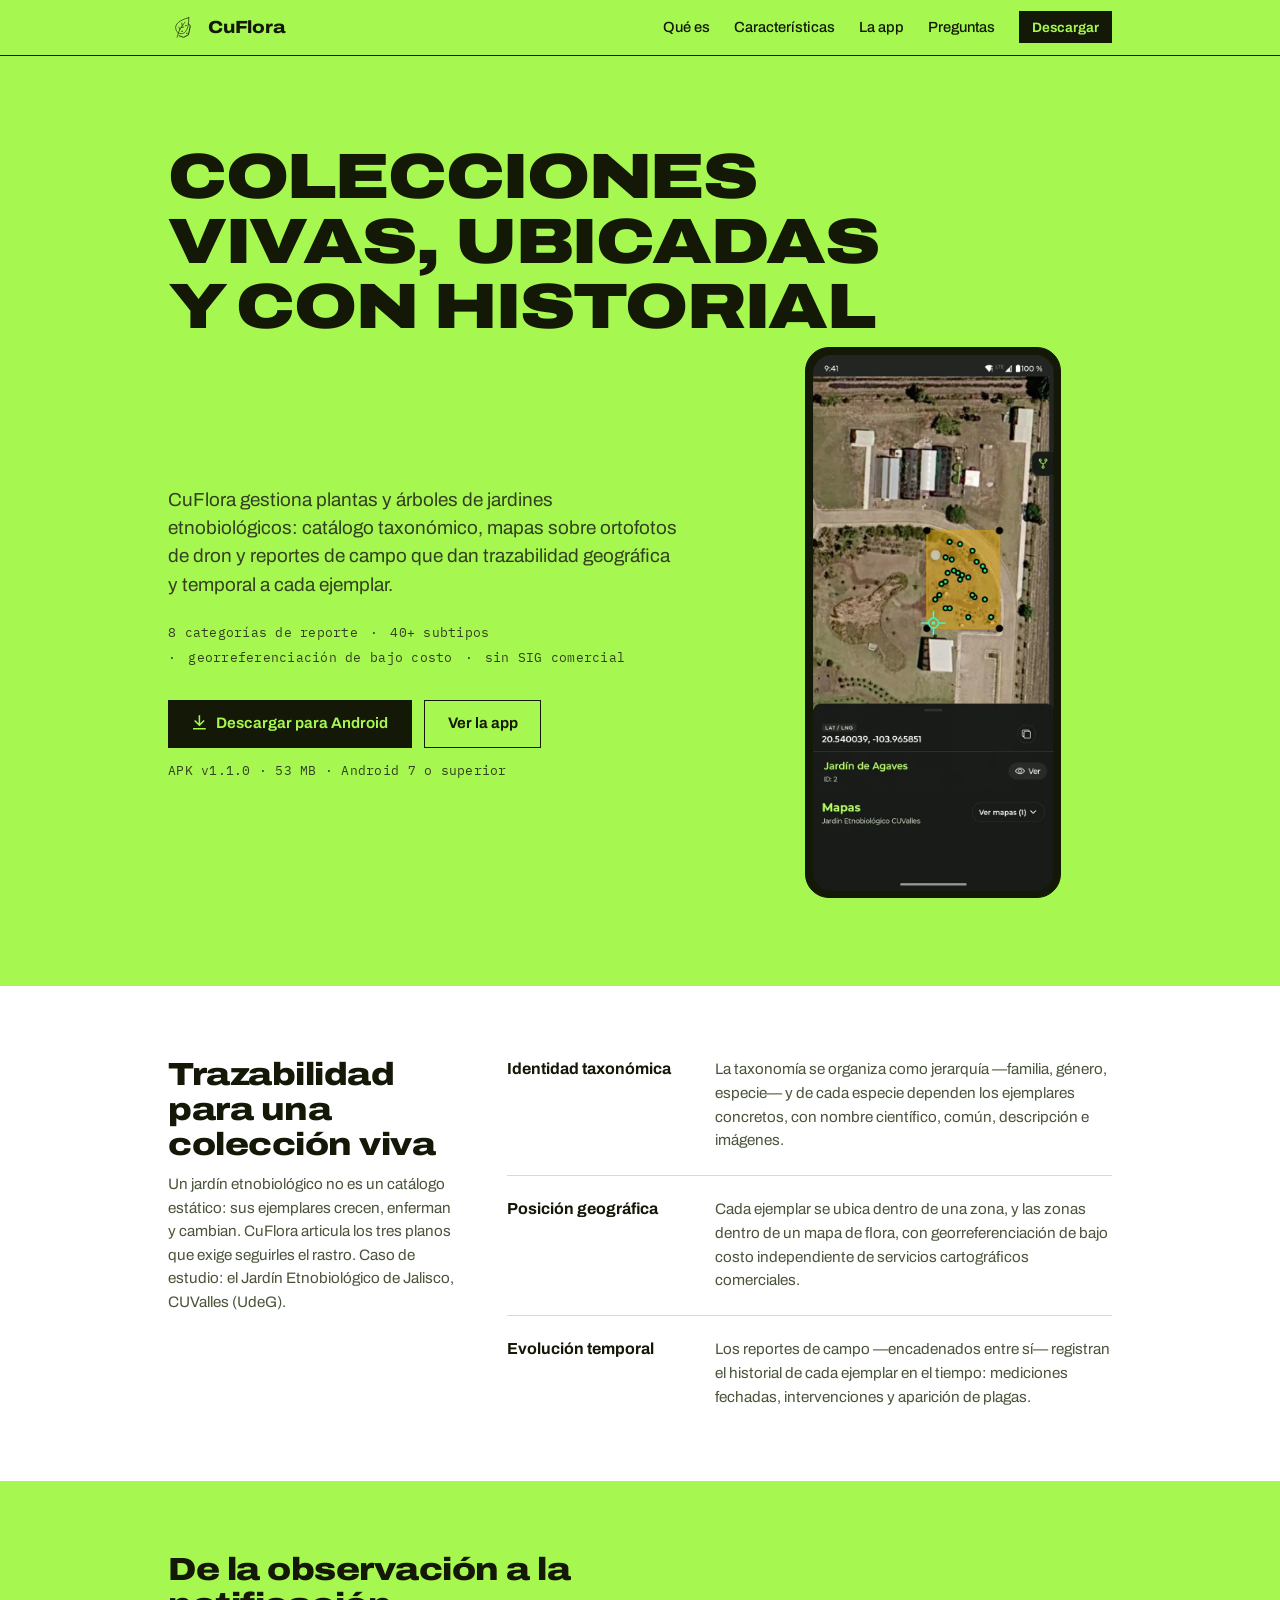
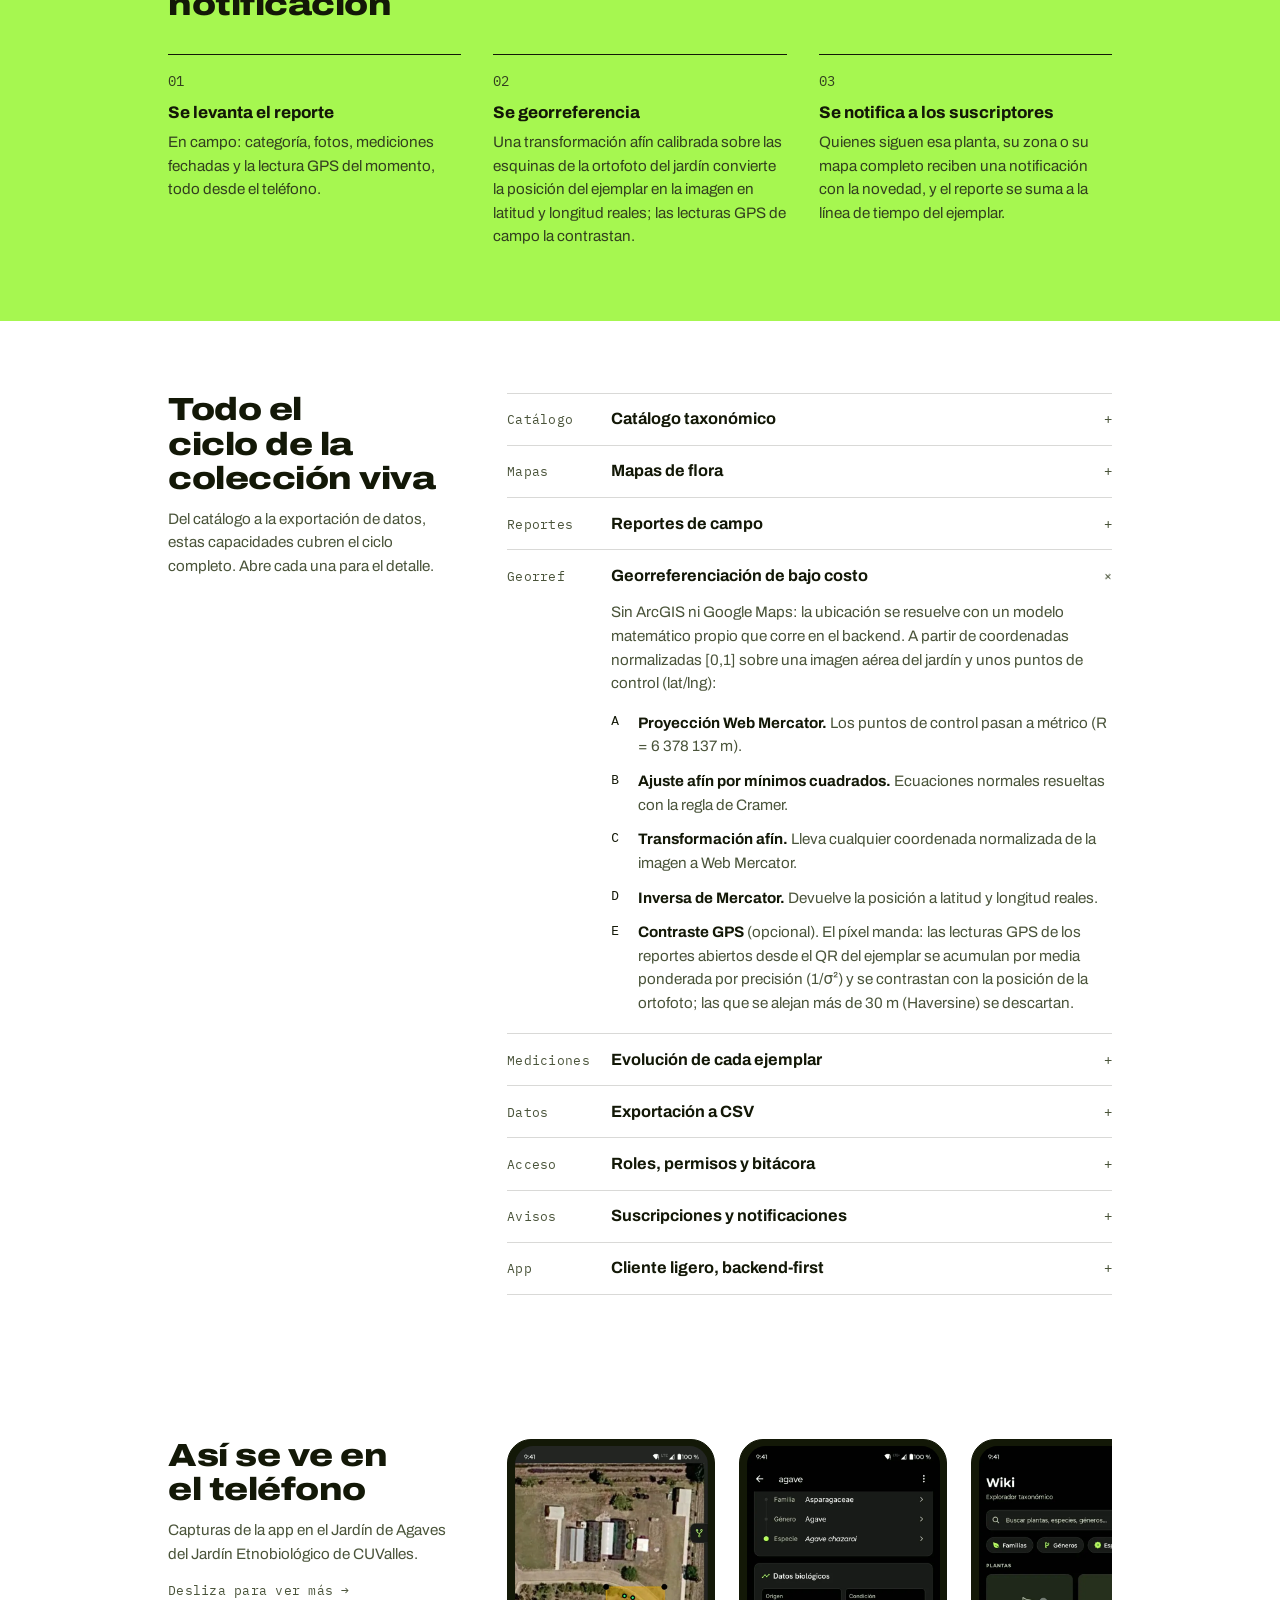
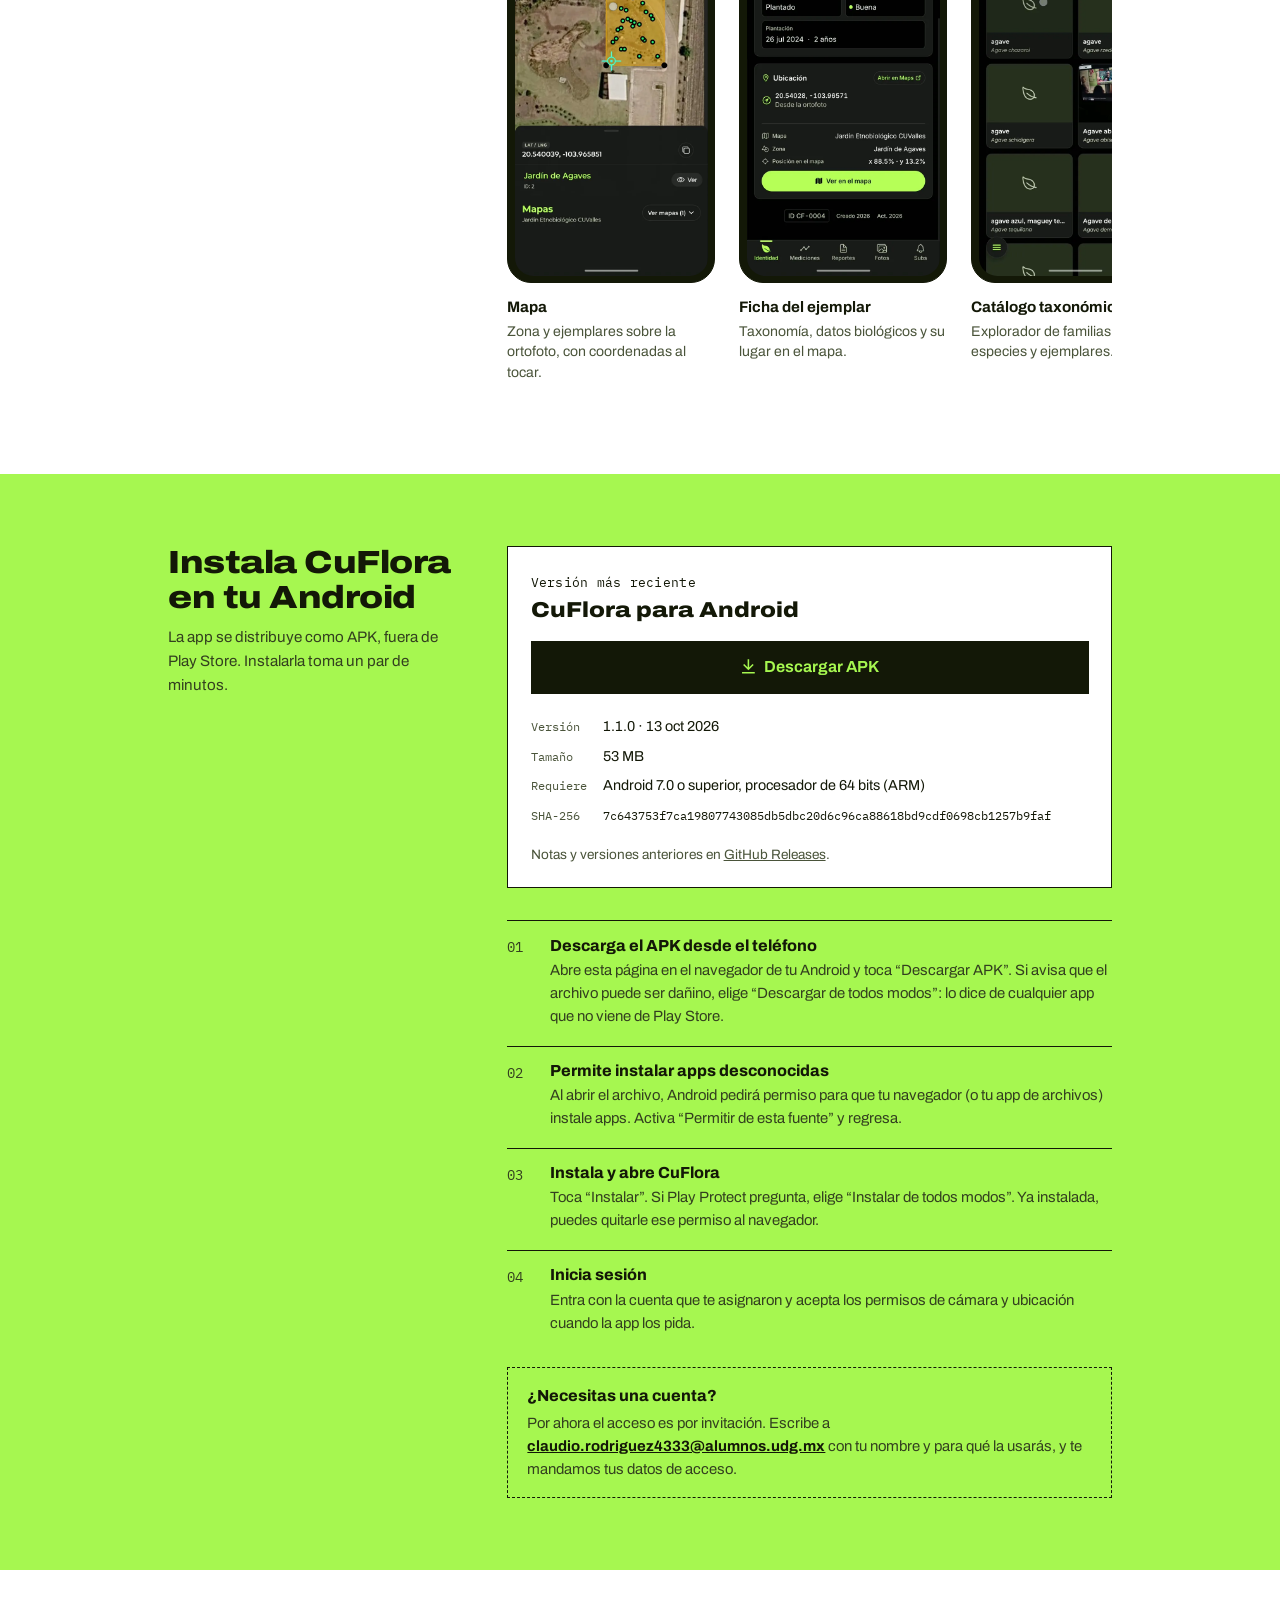
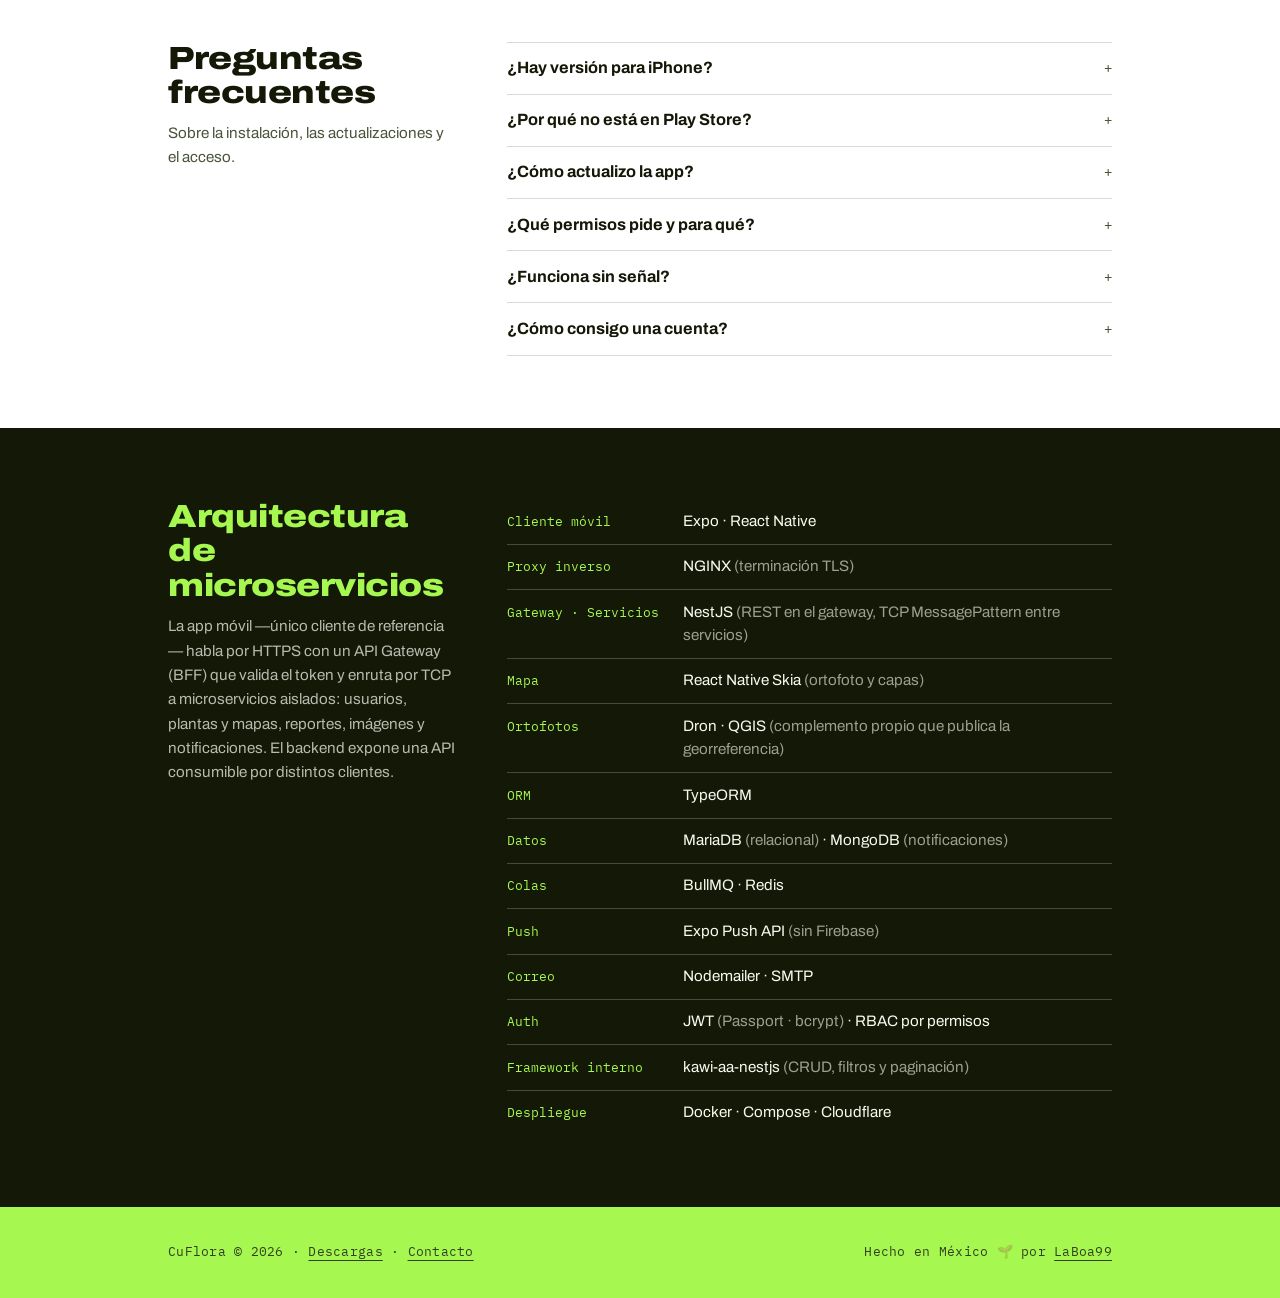
==== commit 3a5ab204: "Contacto con el correo institucional" ====
--- a/index.html
+++ b/index.html
@@ -443,6 +443,7 @@
   .cuenta h3 { font-size: 1rem; font-weight: 750; }
   .cuenta p { font-size: 0.93rem; color: var(--oliva-lima); margin-top: 0.2rem; }
   .cuenta a { font-weight: 700; color: var(--tinta); }
+  .cuenta a, .acc .cuerpo a { overflow-wrap: anywhere; }
   #descarga .sec-grid .intro { color: var(--oliva-lima); }
 
   /* ---------- Footer ---------- */
@@ -668,7 +669,7 @@
         </ol>
         <div class="cuenta">
           <h3>¿Necesitas una cuenta?</h3>
-          <p>Por ahora el acceso es por invitación. Escribe a <a href="mailto:kawigael99@gmail.com?subject=Cuenta%20CuFlora">kawigael99@gmail.com</a> con tu nombre y para qué la usarás, y te mandamos tus datos de acceso.</p>
+          <p>Por ahora el acceso es por invitación. Escribe a <a href="mailto:claudio.rodriguez4333@alumnos.udg.mx?subject=Cuenta%20CuFlora">claudio.rodriguez4333@alumnos.udg.mx</a> con tu nombre y para qué la usarás, y te mandamos tus datos de acceso.</p>
         </div>
       </div>
     </div>
@@ -703,7 +704,7 @@
         </details>
         <details>
           <summary><h3>¿Cómo consigo una cuenta?</h3><span class="marcador" aria-hidden="true">+</span></summary>
-          <div class="cuerpo"><p>Por ahora el acceso es por invitación: las cuentas las da el equipo del proyecto para controlar quién edita el inventario. Pide la tuya en <a href="mailto:kawigael99@gmail.com?subject=Cuenta%20CuFlora">kawigael99@gmail.com</a>.</p></div>
+          <div class="cuerpo"><p>Por ahora el acceso es por invitación: las cuentas las da el equipo del proyecto para controlar quién edita el inventario. Pide la tuya en <a href="mailto:claudio.rodriguez4333@alumnos.udg.mx?subject=Cuenta%20CuFlora">claudio.rodriguez4333@alumnos.udg.mx</a>.</p></div>
         </details>
       </div>
     </div>
@@ -738,7 +739,7 @@
 
 <footer>
   <div class="wrap foot">
-    <span class="mono">CuFlora © 2026 · <a href="https://github.com/LaBoa99/cuflora-info/releases">Descargas</a> · <a href="mailto:kawigael99@gmail.com?subject=CuFlora">Contacto</a></span>
+    <span class="mono">CuFlora © 2026 · <a href="https://github.com/LaBoa99/cuflora-info/releases">Descargas</a> · <a href="mailto:claudio.rodriguez4333@alumnos.udg.mx?subject=CuFlora">Contacto</a></span>
     <span class="mono">Hecho en México 🌱 por <a href="https://github.com/LaBoa99">LaBoa99</a></span>
   </div>
 </footer>
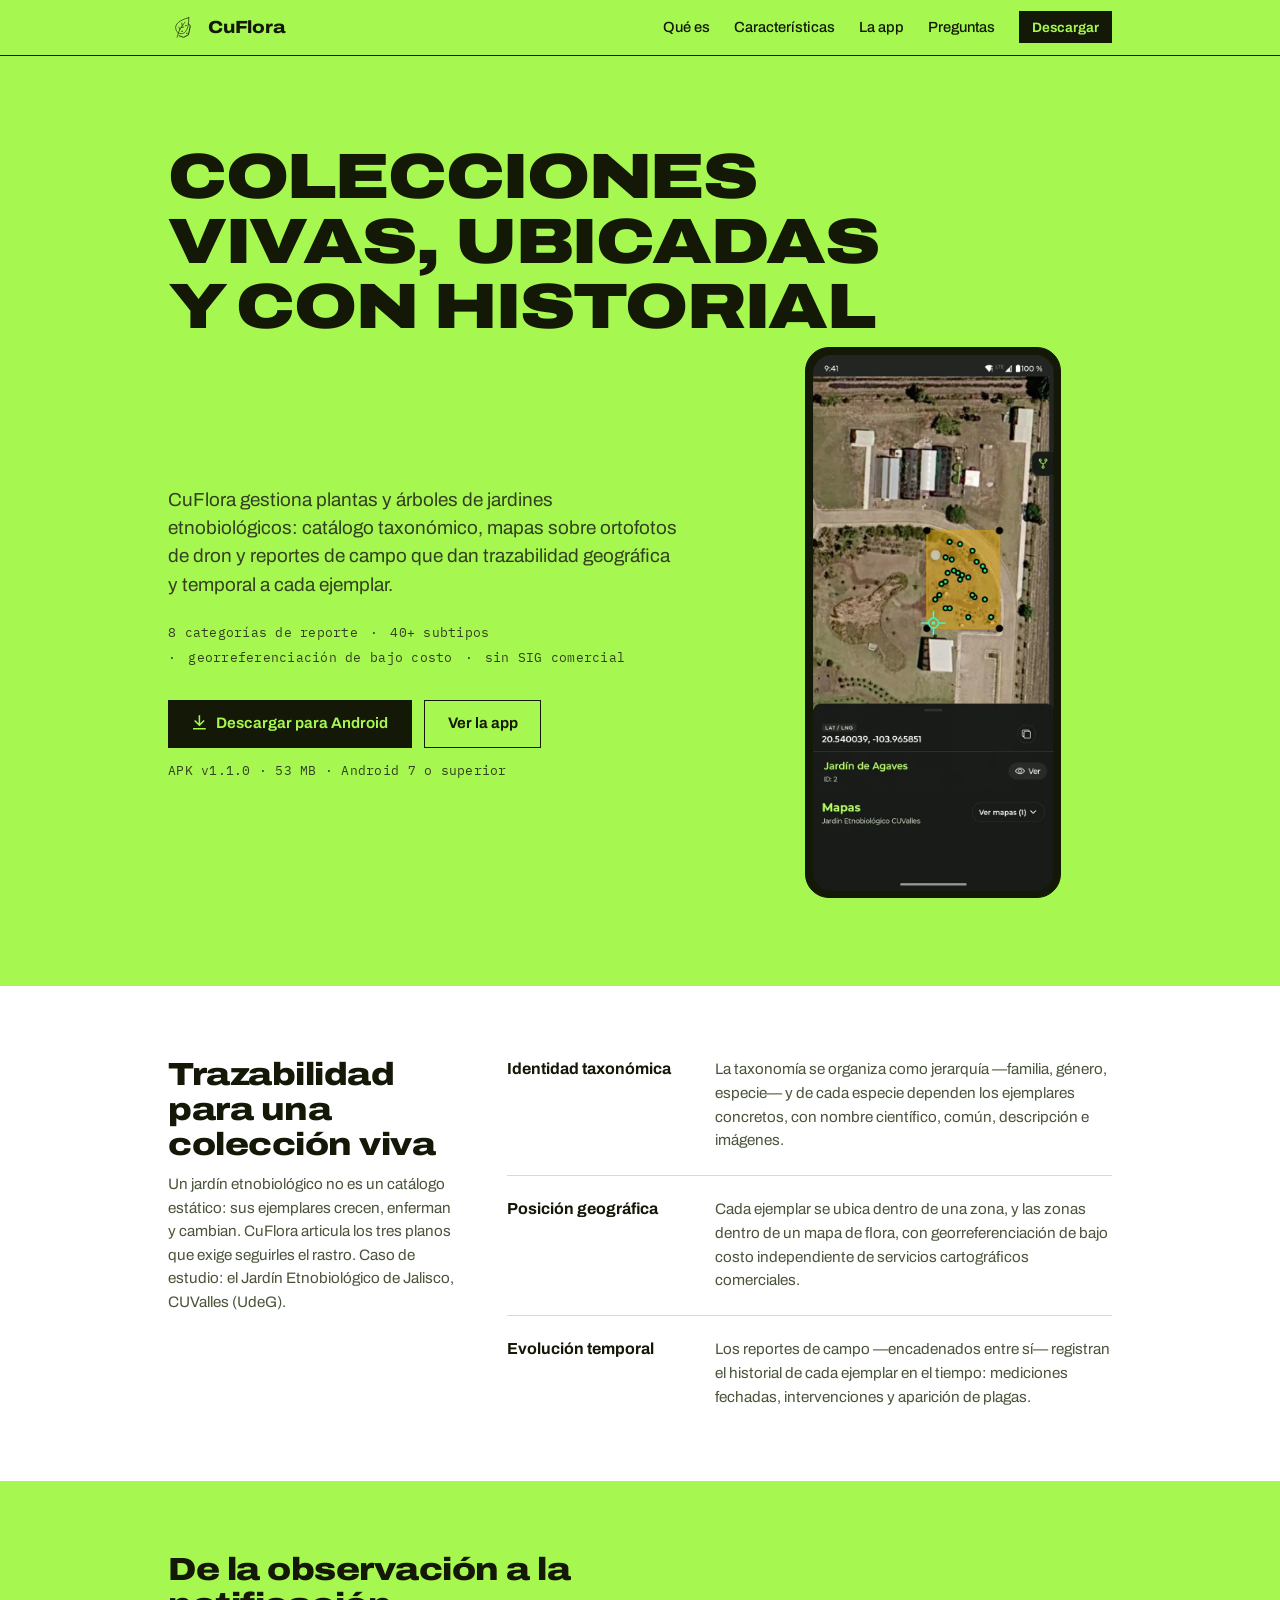
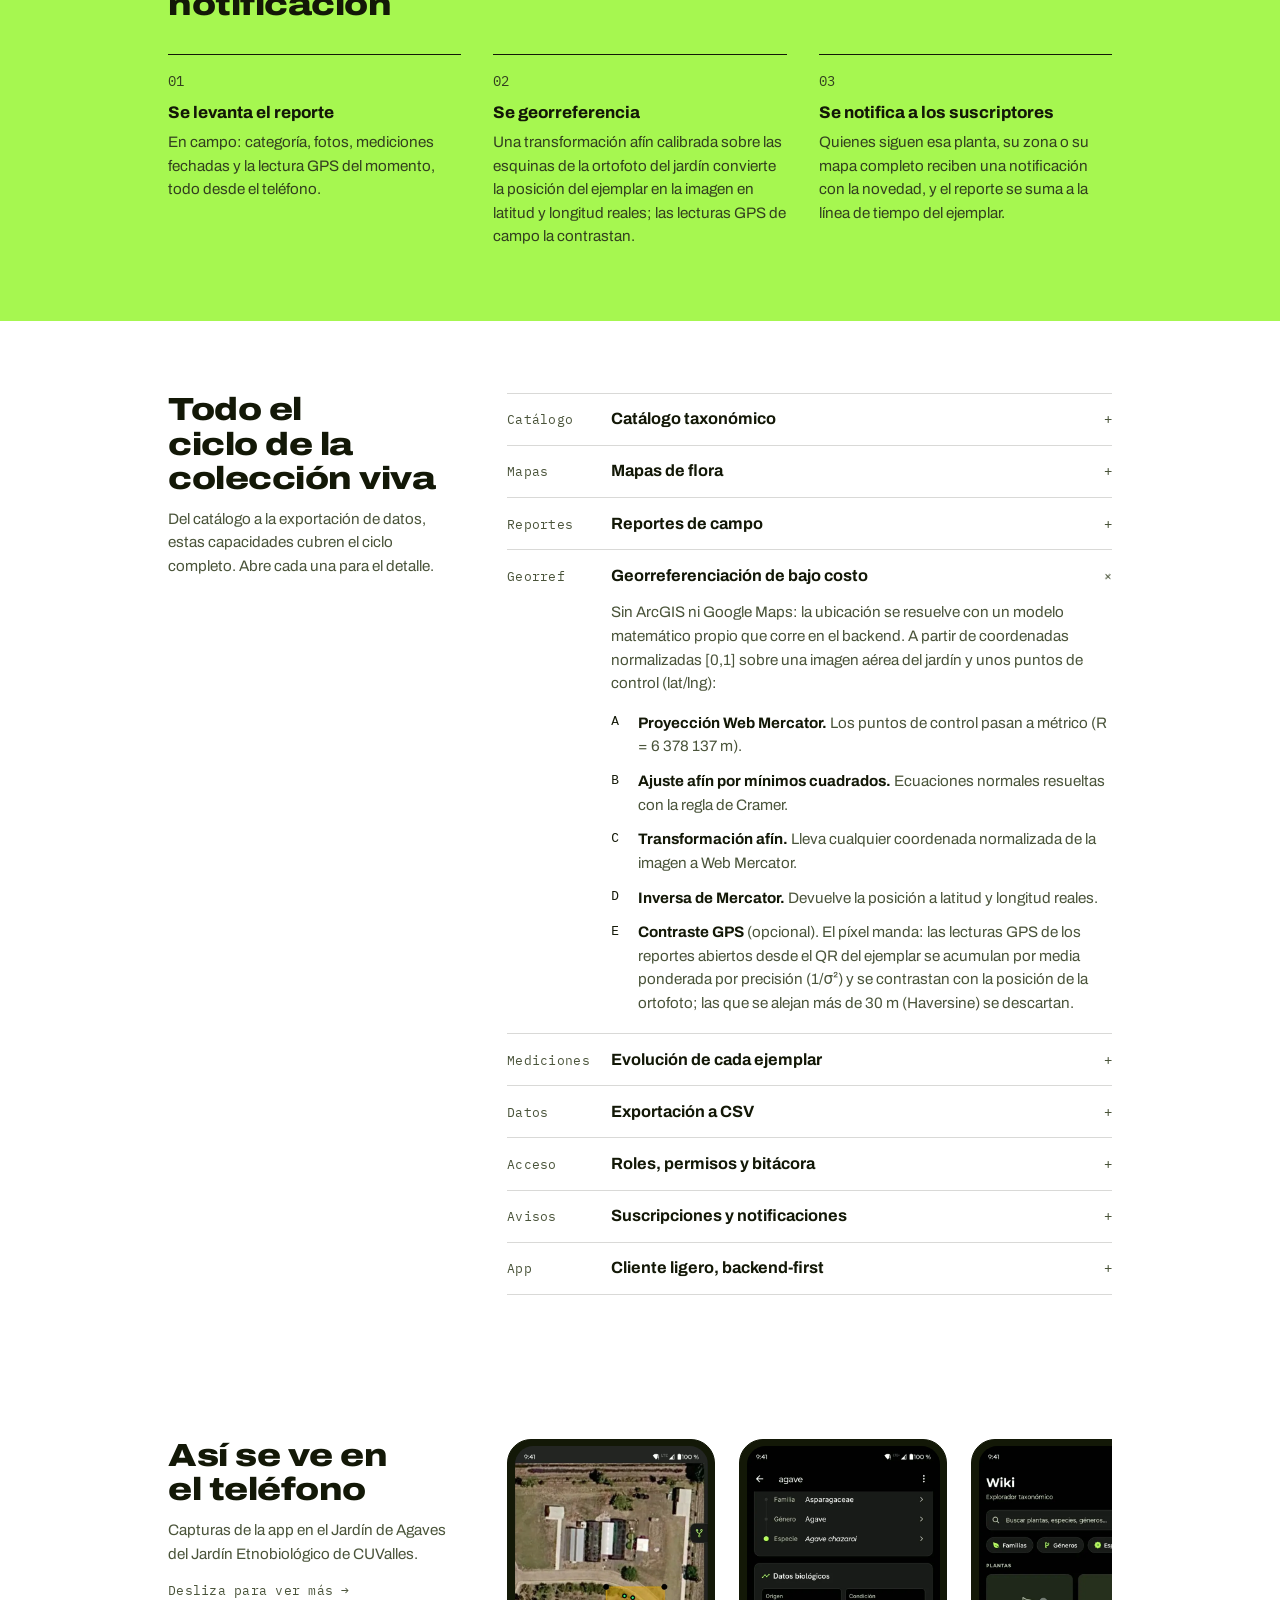
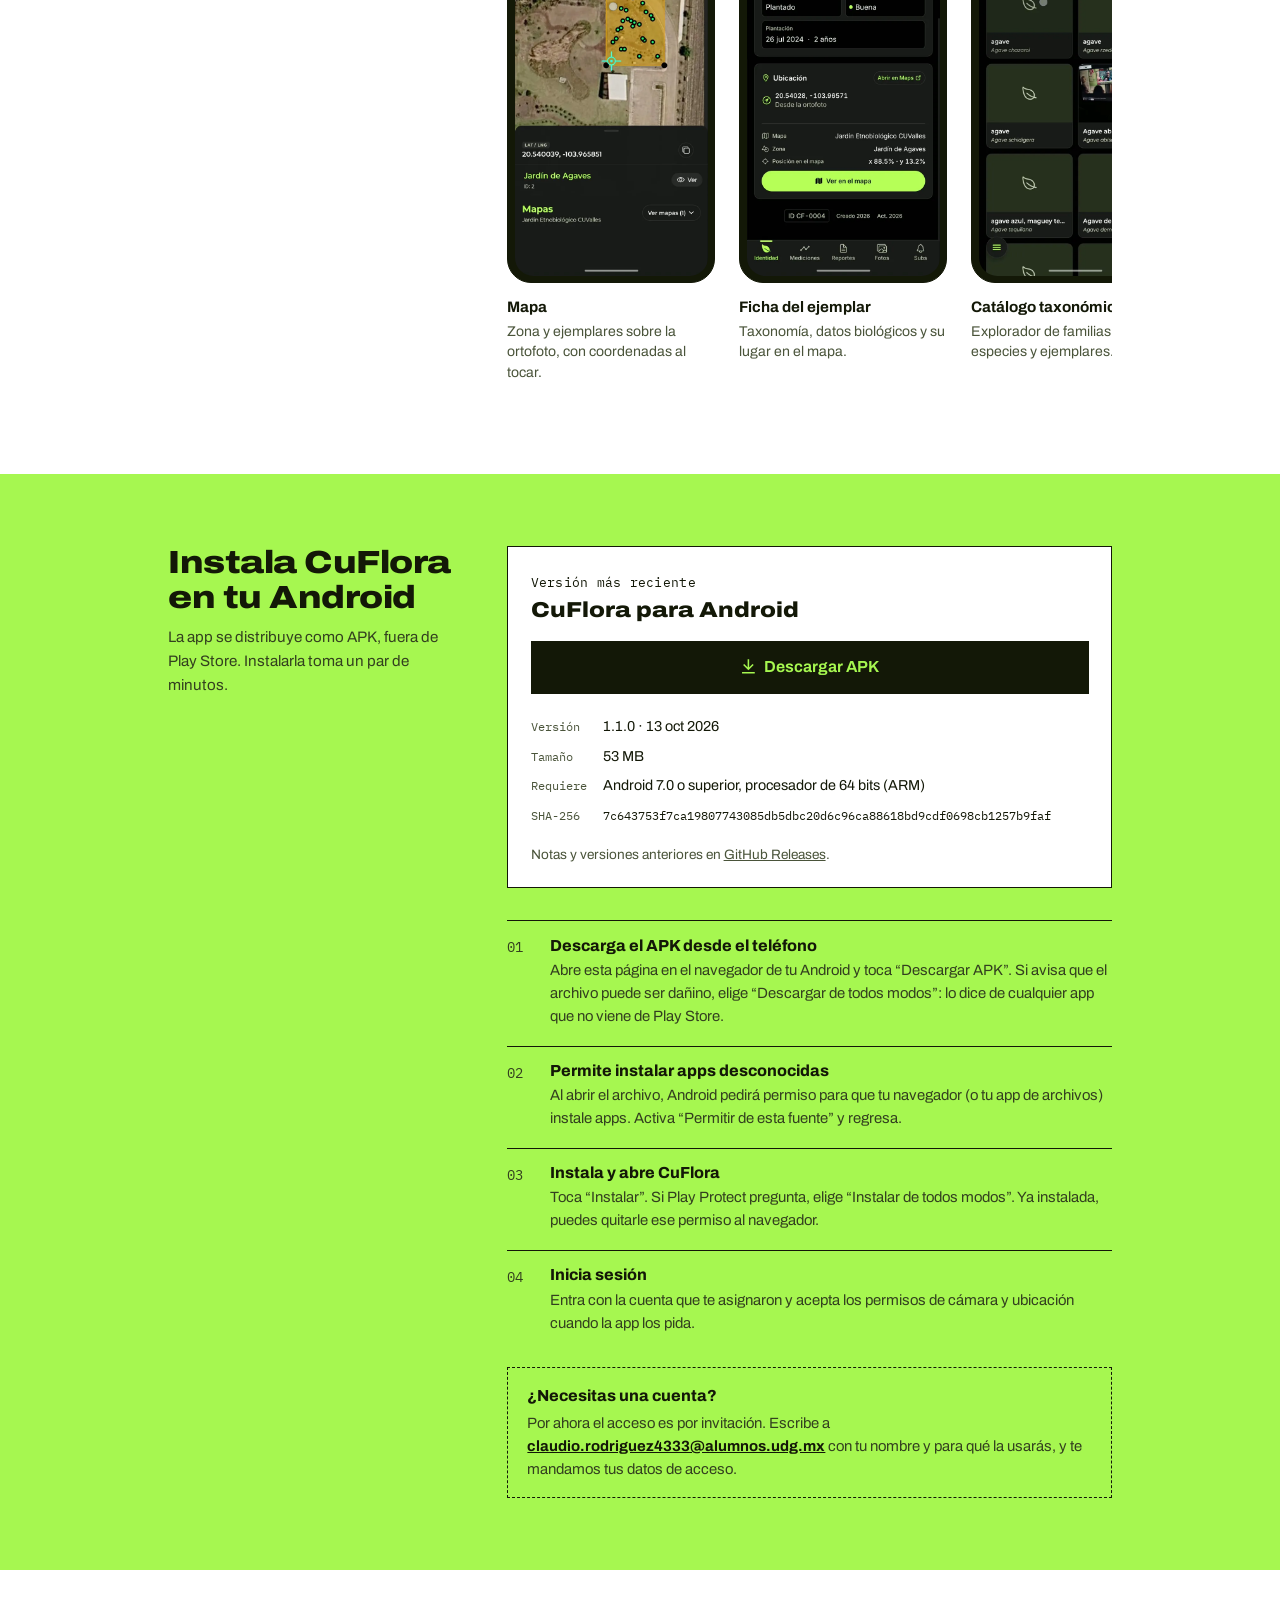
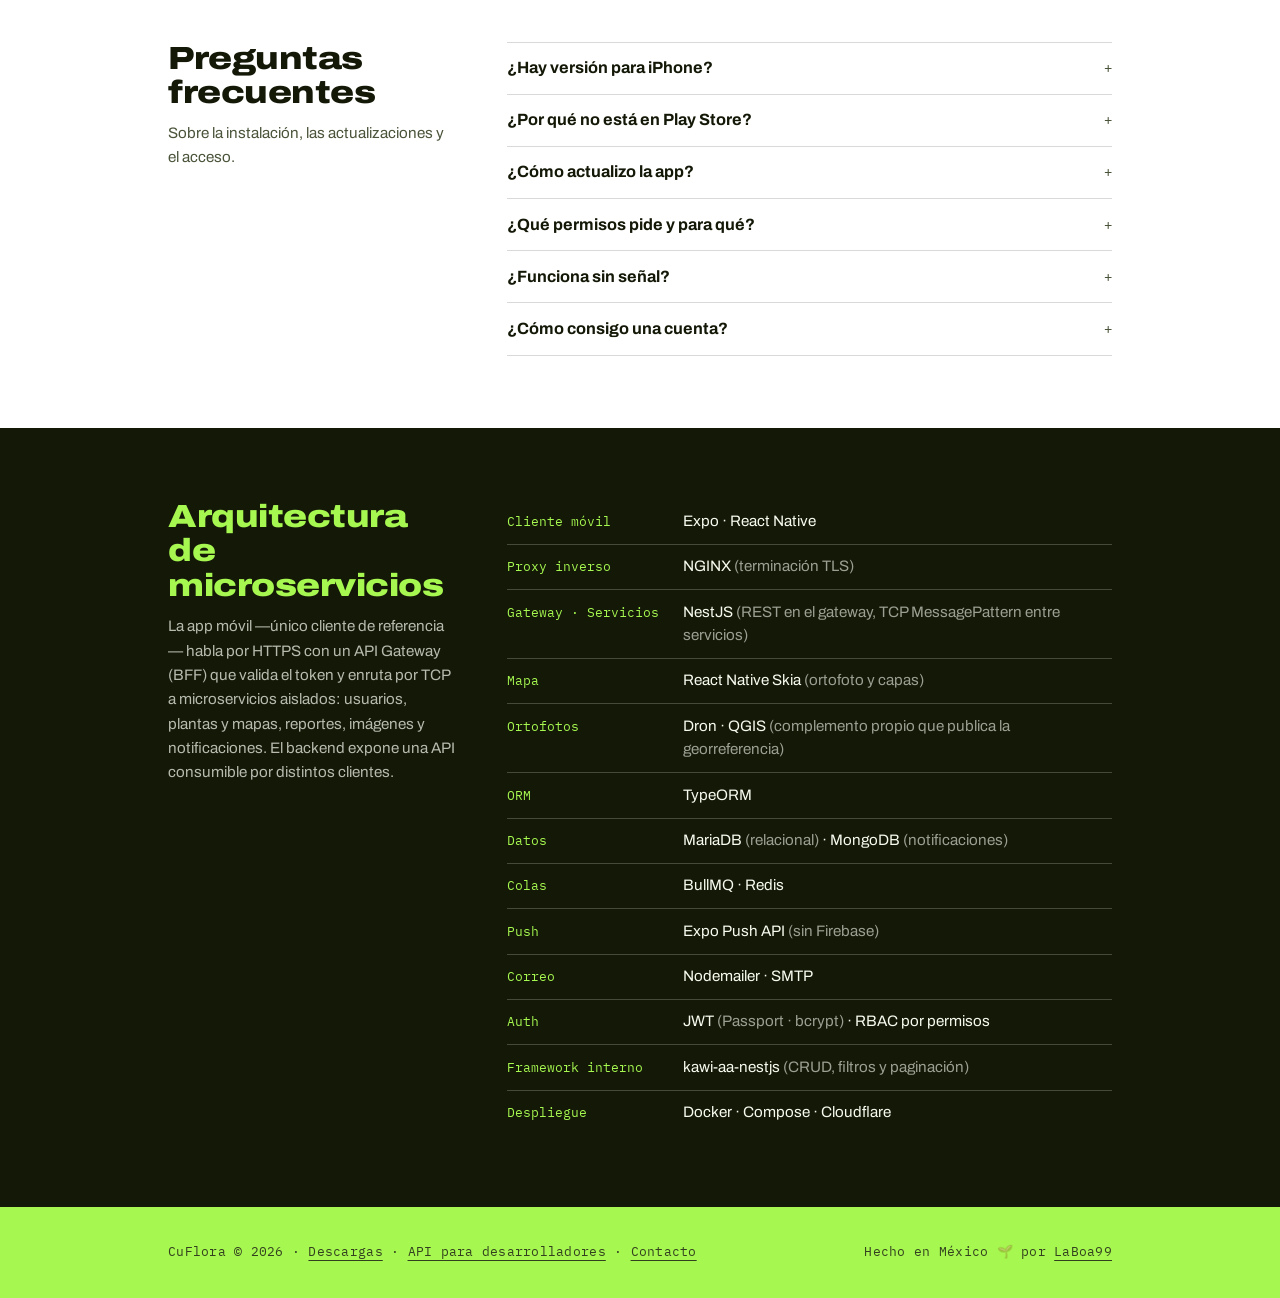
==== commit fa400cbd: "Documentación de la API para desarrolladores - El CSS de la landing pasa a assets/estilos.css (sin c" ====
--- a/index.html
+++ b/index.html
@@ -21,443 +21,7 @@
 <link rel="preconnect" href="https://fonts.googleapis.com">
 <link rel="preconnect" href="https://fonts.gstatic.com" crossorigin>
 <link href="https://fonts.googleapis.com/css2?family=Archivo:wdth,wght@62..125,100..900&family=IBM+Plex+Mono:wght@400;500&display=swap" rel="stylesheet">
-<style>
-  :root {
-    --lima: #A6F750;
-    --tinta: #131807;
-    --panel: #ffffff;
-    --oliva: #4a543a;        /* texto atenuado sobre panel blanco — 8.0:1 */
-    --oliva-lima: #33401f;   /* texto atenuado sobre lima — 8.5:1 */
-    --hairline: rgba(19, 24, 7, 0.16);
-    --hairline-inv: rgba(247, 250, 238, 0.22);
-    --ease: cubic-bezier(0.22, 1, 0.36, 1); /* ease-out-quint */
-    --t-fast: 140ms;
-    --t-med: 260ms;
-    color-scheme: light;
-    interpolate-size: allow-keywords;
-  }
-
-  * { margin: 0; padding: 0; box-sizing: border-box; }
-  html { scroll-behavior: smooth; }
-  @media (prefers-reduced-motion: reduce) {
-    html { scroll-behavior: auto; }
-    *, *::before, *::after { animation: none !important; transition: none !important; }
-  }
-
-  body {
-    font-family: "Archivo", system-ui, sans-serif;
-    background: var(--lima);
-    color: var(--tinta);
-    line-height: 1.55;
-    font-size: 1rem;
-  }
-
-  a { color: inherit; }
-  a:focus-visible, button:focus-visible, summary:focus-visible {
-    outline: 2px solid var(--tinta);
-    outline-offset: 3px;
-    border-radius: 1px;
-  }
-  ::selection { background: var(--tinta); color: var(--lima); }
-
-  .wrap { max-width: 64rem; margin-inline: auto; padding-inline: clamp(1.25rem, 4vw, 2.5rem); }
-
-  .mono {
-    font-family: "IBM Plex Mono", ui-monospace, monospace;
-    font-size: 0.8125rem;
-    letter-spacing: 0.02em;
-  }
-
-  /* ---------- Header ---------- */
-  header {
-    position: sticky;
-    top: 0;
-    z-index: 10;
-    background: var(--lima);
-    border-bottom: 1px solid var(--tinta);
-  }
-  .nav {
-    display: flex;
-    align-items: center;
-    justify-content: space-between;
-    gap: 1rem;
-    padding-block: 0.7rem;
-  }
-  .marca {
-    display: flex;
-    align-items: center;
-    gap: 0.6rem;
-    text-decoration: none;
-    font-weight: 800;
-    font-stretch: 115%;
-    font-size: 1.1rem;
-    letter-spacing: -0.01em;
-  }
-  .marca img { width: 1.9rem; height: 1.9rem; display: block; }
-  .nav-links { display: flex; align-items: center; gap: 1.5rem; }
-  .nav-links a {
-    text-decoration: none;
-    font-weight: 500;
-    font-size: 0.92rem;
-    text-underline-offset: 0.35em;
-    transition: text-underline-offset var(--t-fast) var(--ease);
-  }
-  .nav-links a:hover { text-decoration: underline; text-underline-offset: 0.25em; }
-  @media (max-width: 40rem) {
-    .nav { flex-wrap: wrap; }
-    .nav-links { width: 100%; justify-content: space-between; gap: 0.6rem; padding-bottom: 0.55rem; }
-    .nav-links a { font-size: 0.85rem; }
-  }
-  main [id] { scroll-margin-top: 4rem; }
-  @media (max-width: 40rem) { main [id] { scroll-margin-top: 6.5rem; } }
-
-  /* ---------- Hero ---------- */
-  .hero-int { padding-block: clamp(3rem, 8vw, 5.5rem); }
-  .hero h1 {
-    font-weight: 900;
-    font-stretch: 122%;
-    font-size: clamp(1.5rem, 6.2vw, 4rem);
-    line-height: 1.02;
-    letter-spacing: -0.02em;
-    text-transform: uppercase;
-    text-wrap: balance;
-  }
-  .hero-abajo {
-    display: grid;
-    grid-template-columns: 1.2fr 0.8fr;
-    gap: clamp(1.5rem, 4vw, 3.5rem);
-    align-items: center;
-    margin-top: 0.5rem;
-  }
-  .hero-abajo > * { min-width: 0; }
-  @media (max-width: 48rem) {
-    .hero-int { padding-block: 2.5rem; }
-    .hero-abajo { grid-template-columns: 1fr; }
-    .hero-art { max-width: 15rem; }
-  }
-  .hero p.lead {
-    margin-top: 1.3rem;
-    font-size: clamp(1.02rem, 1.8vw, 1.18rem);
-    max-width: 32rem;
-    line-height: 1.5;
-    color: var(--oliva-lima);
-  }
-  .hero-datos {
-    margin-top: 1.5rem;
-    color: var(--oliva-lima);
-    display: flex;
-    flex-wrap: wrap;
-    gap: 0.3rem 0.75rem;
-  }
-  .hero-datos span { white-space: nowrap; }
-  .hero-datos span + span::before { content: "·"; margin-right: 0.75rem; }
-  .hero-cta { margin-top: 2rem; display: flex; gap: 0.8rem; flex-wrap: wrap; }
-  .btn {
-    display: inline-block;
-    text-decoration: none;
-    font-weight: 650;
-    font-size: 0.95rem;
-    padding: 0.7rem 1.4rem;
-    background: var(--tinta);
-    color: var(--lima);
-    border: 1px solid var(--tinta);
-    transition: transform var(--t-fast) var(--ease), background-color var(--t-fast) var(--ease), color var(--t-fast) var(--ease);
-  }
-  .btn:hover { transform: translateY(-1px); }
-  .btn:active { transform: scale(0.98); }
-  .btn.sec { background: transparent; color: var(--tinta); }
-  .btn.sec:hover { background: rgba(19, 24, 7, 0.06); }
-  .hero-art { justify-self: center; width: 100%; max-width: 20rem; border: 1px solid var(--tinta); }
-  .hero-art img { display: block; width: 100%; height: auto; }
-
-  @keyframes entra {
-    from { opacity: 0; transform: translateY(10px); }
-    to   { opacity: 1; transform: none; }
-  }
-  .hero h1, .hero-abajo > * { animation: entra 480ms var(--ease) backwards; }
-  .hero-abajo > div:first-child { animation-delay: 60ms; }
-  .hero-abajo > .hero-art { animation-delay: 120ms; }
-
-  /* ---------- Paneles ---------- */
-  .panel { background: var(--panel); }
-  .panel-tinta { background: var(--tinta); color: #f7faee; }
-  section { padding-block: clamp(2.8rem, 6vw, 4.5rem); }
-
-  .sec-grid {
-    display: grid;
-    grid-template-columns: minmax(12rem, 18rem) 1fr;
-    gap: clamp(1.5rem, 4vw, 3.5rem);
-    align-items: start;
-  }
-  @media (max-width: 48rem) { .sec-grid { grid-template-columns: 1fr; } }
-  .sec-grid > div:first-child {
-    position: sticky;
-    top: 4.5rem;
-    align-self: start;
-  }
-  .sec-grid h2 {
-    font-weight: 850;
-    font-stretch: 118%;
-    font-size: clamp(1.5rem, 3vw, 2rem);
-    line-height: 1.08;
-    letter-spacing: -0.015em;
-    text-wrap: balance;
-  }
-  .sec-grid .intro { margin-top: 0.7rem; color: var(--oliva); font-size: 0.95rem; }
-  @media (max-width: 48rem) { .sec-grid > div:first-child { position: static; } }
-
-  /* Qué es: lista de definiciones densa */
-  .defs { display: grid; gap: 1.4rem; }
-  .defs > div {
-    display: grid;
-    grid-template-columns: minmax(9rem, 12rem) 1fr;
-    gap: 1rem;
-    padding-top: 1.4rem;
-    border-top: 1px solid var(--hairline);
-  }
-  .defs > div:first-child { padding-top: 0; border-top: 0; }
-  @media (max-width: 34rem) { .defs > div { grid-template-columns: 1fr; gap: 0.3rem; } }
-  .defs dt { font-weight: 700; font-size: 1rem; line-height: 1.35; }
-  .defs dd { color: var(--oliva); font-size: 0.95rem; }
-
-  /* Características: revelación progresiva */
-  .acc { border-top: 1px solid var(--hairline); }
-  .acc details { border-bottom: 1px solid var(--hairline); }
-  .acc summary {
-    list-style: none;
-    cursor: pointer;
-    display: grid;
-    grid-template-columns: 5.5rem 1fr auto;
-    align-items: baseline;
-    gap: 1rem;
-    padding-block: 0.9rem;
-    transition: background-color var(--t-fast) var(--ease);
-  }
-  .acc summary::-webkit-details-marker { display: none; }
-  .acc summary:hover { background: rgba(19, 24, 7, 0.035); }
-  .acc summary:active { transform: scale(0.995); }
-  .acc .clave { color: var(--oliva); }
-  .acc h3 { font-weight: 700; font-size: 1.02rem; line-height: 1.3; }
-  .acc .marcador {
-    font-family: "IBM Plex Mono", ui-monospace, monospace;
-    font-size: 0.9rem;
-    color: var(--oliva);
-    transition: transform var(--t-med) var(--ease);
-    align-self: center;
-  }
-  .acc details[open] .marcador { transform: rotate(45deg); }
-  .acc details::details-content {
-    block-size: 0;
-    overflow: hidden;
-    transition: block-size var(--t-med) var(--ease), content-visibility var(--t-med) allow-discrete;
-  }
-  .acc details[open]::details-content { block-size: auto; }
-  .acc .cuerpo {
-    padding: 0 0 1.1rem;
-    color: var(--oliva);
-    font-size: 0.95rem;
-    max-width: 42rem;
-  }
-  @media (min-width: 34rem) { .acc .cuerpo { padding-left: 6.5rem; } }
-  @media (max-width: 34rem) {
-    .acc summary { grid-template-columns: 1fr auto; }
-    .acc .clave { display: none; }
-  }
-  .acc .cuerpo p { margin: 0; }
-  .acc .cuerpo p + p { margin-top: 0.6rem; }
-  .acc.faq summary { grid-template-columns: 1fr auto; }
-  .acc.faq .cuerpo { padding-left: 0; }
-  .acc .cuerpo a { color: var(--tinta); font-weight: 650; }
-  .acc .pipe {
-    list-style: none;
-    counter-reset: fase;
-    margin-top: 1rem;
-    display: flex;
-    flex-direction: column;
-    gap: 0.7rem;
-  }
-  .acc .pipe li {
-    counter-increment: fase;
-    position: relative;
-    padding-left: 1.7rem;
-  }
-  .acc .pipe li::before {
-    content: counter(fase, upper-alpha);
-    position: absolute;
-    left: 0;
-    top: 0.05em;
-    font-family: "IBM Plex Mono", ui-monospace, monospace;
-    font-size: 0.8rem;
-    font-weight: 500;
-    color: var(--tinta);
-  }
-  .acc .pipe b { font-weight: 700; color: var(--tinta); }
-  .acc .pipe .opt { color: var(--oliva); font-weight: 400; }
-
-  /* Flujo: secuencia real sobre lima */
-  .flujo ol {
-    list-style: none;
-    counter-reset: paso;
-    display: grid;
-    grid-template-columns: repeat(auto-fit, minmax(14rem, 1fr));
-    gap: 1.5rem 2rem;
-  }
-  .flujo li { counter-increment: paso; border-top: 1px solid var(--tinta); padding-top: 1rem; }
-  .flujo li::before {
-    content: counter(paso, decimal-leading-zero);
-    font-family: "IBM Plex Mono", ui-monospace, monospace;
-    font-size: 0.85rem;
-    color: var(--oliva-lima);
-    display: block;
-    margin-bottom: 0.5rem;
-  }
-  .flujo h3 { font-weight: 750; font-size: 1.05rem; margin-bottom: 0.3rem; }
-  .flujo p { color: var(--oliva-lima); font-size: 0.95rem; max-width: 26rem; }
-  .flujo .sec-head { margin-bottom: 2rem; max-width: 34rem; }
-  .flujo .sec-head h2 {
-    font-weight: 850;
-    font-stretch: 118%;
-    font-size: clamp(1.5rem, 3vw, 2rem);
-    line-height: 1.08;
-    letter-spacing: -0.015em;
-  }
-
-  /* Tecnología: tabla de especificación */
-  .stack-tabla { width: 100%; border-collapse: collapse; }
-  .stack-tabla tr { border-top: 1px solid var(--hairline-inv); }
-  .stack-tabla tr:first-child { border-top: 0; }
-  .stack-tabla th, .stack-tabla td {
-    text-align: left;
-    padding-block: 0.65rem;
-    vertical-align: baseline;
-    font-weight: 400;
-  }
-  .stack-tabla th {
-    font-family: "IBM Plex Mono", ui-monospace, monospace;
-    font-size: 0.8125rem;
-    color: var(--lima);
-    width: 11rem;
-    padding-right: 1rem;
-    white-space: nowrap;
-  }
-  .stack-tabla td { font-size: 0.95rem; }
-  .stack-tabla .nota { color: rgba(247, 250, 238, 0.6); }
-  @media (max-width: 30rem) {
-    .stack-tabla th { width: auto; min-width: 7rem; padding-right: 0.9rem; white-space: normal; }
-  }
-  .panel-tinta .sec-grid h2 { color: var(--lima); }
-  .panel-tinta .sec-grid .intro { color: rgba(247, 250, 238, 0.72); line-height: 1.6; }
-
-  /* Botón de descarga */
-  .btn svg { width: 1.05rem; height: 1.05rem; vertical-align: -0.18em; margin-right: 0.5rem; }
-  .btn-nav {
-    text-decoration: none;
-    font-weight: 650;
-    font-size: 0.85rem;
-    padding: 0.35rem 0.8rem;
-    background: var(--tinta);
-    color: var(--lima);
-    white-space: nowrap;
-    transition: transform var(--t-fast) var(--ease);
-  }
-  .btn-nav:hover { transform: translateY(-1px); }
-  .nav-der { display: flex; align-items: center; gap: 1.5rem; }
-  @media (max-width: 40rem) {
-    .nav-der { display: contents; }
-    .btn-nav { order: 1; }
-    .nav-links { order: 2; }
-  }
-  .hero-meta { margin-top: 0.8rem; color: var(--oliva-lima); }
-
-  /* Captura en marco de teléfono */
-  .tel {
-    border: 1px solid var(--tinta);
-    border-radius: 1.5rem;
-    background: var(--tinta);
-    padding: 0.4rem;
-  }
-  .tel img {
-    display: block;
-    width: 100%;
-    height: auto;
-    border-radius: 1.15rem;
-    aspect-ratio: 610 / 1356;
-    background: #181e10;
-  }
-  .hero-art.tel { max-width: 16rem; }
-  @media (max-width: 48rem) { .hero-art.tel { max-width: 13rem; } }
-
-  /* La app: galería */
-  .galeria {
-    display: grid;
-    grid-auto-flow: column;
-    grid-auto-columns: clamp(10.5rem, 40vw, 13rem);
-    gap: 1.5rem;
-    overflow-x: auto;
-    scroll-snap-type: x mandatory;
-    padding-bottom: 1.2rem;
-    scrollbar-color: var(--tinta) transparent;
-  }
-  .galeria:focus-visible { outline: 2px solid var(--tinta); outline-offset: 4px; }
-  .galeria figure { scroll-snap-align: start; }
-  .galeria figcaption { margin-top: 0.8rem; }
-  .galeria figcaption strong { display: block; font-weight: 700; font-size: 0.95rem; }
-  .galeria figcaption span { display: block; color: var(--oliva); font-size: 0.88rem; line-height: 1.45; margin-top: 0.15rem; }
-  .pista { margin-top: 0.9rem; color: var(--oliva); }
-
-  /* Descarga */
-  .apk { border: 1px solid var(--tinta); background: var(--panel); padding: 1.4rem; }
-  .apk h3 { font-weight: 850; font-stretch: 115%; font-size: 1.35rem; line-height: 1.1; margin-top: 0.3rem; }
-  .apk .btn { margin-top: 1.1rem; width: 100%; text-align: center; font-size: 1rem; padding-block: 0.85rem; }
-  .apk dl {
-    margin-top: 1.3rem;
-    display: grid;
-    grid-template-columns: auto 1fr;
-    gap: 0.45rem 1rem;
-    font-size: 0.9rem;
-  }
-  .apk dt { font-family: "IBM Plex Mono", ui-monospace, monospace; font-size: 0.78rem; color: var(--oliva); padding-top: 0.12rem; }
-  .apk dd { min-width: 0; }
-  .apk code { font-family: "IBM Plex Mono", ui-monospace, monospace; font-size: 0.78rem; overflow-wrap: anywhere; }
-  .apk .otras { margin-top: 1.1rem; font-size: 0.85rem; color: var(--oliva); }
-  .descarga-cols { display: grid; gap: 2rem; }
-  .pasos { list-style: none; counter-reset: p; display: grid; gap: 1.1rem; }
-  .pasos li {
-    counter-increment: p;
-    display: grid;
-    grid-template-columns: 1.9rem 1fr;
-    gap: 0.8rem;
-    border-top: 1px solid var(--tinta);
-    padding-top: 0.9rem;
-  }
-  .pasos li::before {
-    content: counter(p, decimal-leading-zero);
-    font-family: "IBM Plex Mono", ui-monospace, monospace;
-    font-size: 0.85rem;
-    color: var(--oliva-lima);
-    padding-top: 0.1rem;
-  }
-  .pasos h3 { font-size: 1rem; font-weight: 750; line-height: 1.3; }
-  .pasos p { font-size: 0.93rem; color: var(--oliva-lima); margin-top: 0.15rem; }
-  .cuenta { border: 1px dashed var(--tinta); padding: 1rem 1.2rem; }
-  .cuenta h3 { font-size: 1rem; font-weight: 750; }
-  .cuenta p { font-size: 0.93rem; color: var(--oliva-lima); margin-top: 0.2rem; }
-  .cuenta a { font-weight: 700; color: var(--tinta); }
-  .cuenta a, .acc .cuerpo a { overflow-wrap: anywhere; }
-  #descarga .sec-grid .intro { color: var(--oliva-lima); }
-
-  /* ---------- Footer ---------- */
-  footer { padding-block: 2.2rem; }
-  .foot {
-    display: flex;
-    justify-content: space-between;
-    align-items: center;
-    gap: 1rem;
-    flex-wrap: wrap;
-    color: var(--oliva-lima);
-  }
-  .foot a { text-underline-offset: 0.3em; }
-</style>
+<link rel="stylesheet" href="assets/estilos.css">
 </head>
 <body>
 
@@ -739,7 +303,7 @@
 
 <footer>
   <div class="wrap foot">
-    <span class="mono">CuFlora © 2026 · <a href="https://github.com/LaBoa99/cuflora-info/releases">Descargas</a> · <a href="mailto:claudio.rodriguez4333@alumnos.udg.mx?subject=CuFlora">Contacto</a></span>
+    <span class="mono">CuFlora © 2026 · <a href="https://github.com/LaBoa99/cuflora-info/releases">Descargas</a> · <a href="desarrolladores/">API para desarrolladores</a> · <a href="mailto:claudio.rodriguez4333@alumnos.udg.mx?subject=CuFlora">Contacto</a></span>
     <span class="mono">Hecho en México 🌱 por <a href="https://github.com/LaBoa99">LaBoa99</a></span>
   </div>
 </footer>
--- a/assets/estilos.css
+++ b/assets/estilos.css
@@ -0,0 +1,437 @@
+/* Estilos de info.cuflora.kawi.page. Los comparte la landing y la documentación
+   para desarrolladores (desarrolladores/). Diseño v3. */
+:root {
+  --lima: #A6F750;
+  --tinta: #131807;
+  --panel: #ffffff;
+  --oliva: #4a543a;        /* texto atenuado sobre panel blanco — 8.0:1 */
+  --oliva-lima: #33401f;   /* texto atenuado sobre lima — 8.5:1 */
+  --hairline: rgba(19, 24, 7, 0.16);
+  --hairline-inv: rgba(247, 250, 238, 0.22);
+  --ease: cubic-bezier(0.22, 1, 0.36, 1); /* ease-out-quint */
+  --t-fast: 140ms;
+  --t-med: 260ms;
+  color-scheme: light;
+  interpolate-size: allow-keywords;
+}
+
+* { margin: 0; padding: 0; box-sizing: border-box; }
+html { scroll-behavior: smooth; }
+@media (prefers-reduced-motion: reduce) {
+  html { scroll-behavior: auto; }
+  *, *::before, *::after { animation: none !important; transition: none !important; }
+}
+
+body {
+  font-family: "Archivo", system-ui, sans-serif;
+  background: var(--lima);
+  color: var(--tinta);
+  line-height: 1.55;
+  font-size: 1rem;
+}
+
+a { color: inherit; }
+a:focus-visible, button:focus-visible, summary:focus-visible {
+  outline: 2px solid var(--tinta);
+  outline-offset: 3px;
+  border-radius: 1px;
+}
+::selection { background: var(--tinta); color: var(--lima); }
+
+.wrap { max-width: 64rem; margin-inline: auto; padding-inline: clamp(1.25rem, 4vw, 2.5rem); }
+
+.mono {
+  font-family: "IBM Plex Mono", ui-monospace, monospace;
+  font-size: 0.8125rem;
+  letter-spacing: 0.02em;
+}
+
+/* ---------- Header ---------- */
+header {
+  position: sticky;
+  top: 0;
+  z-index: 10;
+  background: var(--lima);
+  border-bottom: 1px solid var(--tinta);
+}
+.nav {
+  display: flex;
+  align-items: center;
+  justify-content: space-between;
+  gap: 1rem;
+  padding-block: 0.7rem;
+}
+.marca {
+  display: flex;
+  align-items: center;
+  gap: 0.6rem;
+  text-decoration: none;
+  font-weight: 800;
+  font-stretch: 115%;
+  font-size: 1.1rem;
+  letter-spacing: -0.01em;
+}
+.marca img { width: 1.9rem; height: 1.9rem; display: block; }
+.nav-links { display: flex; align-items: center; gap: 1.5rem; }
+.nav-links a {
+  text-decoration: none;
+  font-weight: 500;
+  font-size: 0.92rem;
+  text-underline-offset: 0.35em;
+  transition: text-underline-offset var(--t-fast) var(--ease);
+}
+.nav-links a:hover { text-decoration: underline; text-underline-offset: 0.25em; }
+@media (max-width: 40rem) {
+  .nav { flex-wrap: wrap; }
+  .nav-links { width: 100%; justify-content: space-between; gap: 0.6rem; padding-bottom: 0.55rem; }
+  .nav-links a { font-size: 0.85rem; }
+}
+main [id] { scroll-margin-top: 4rem; }
+@media (max-width: 40rem) { main [id] { scroll-margin-top: 6.5rem; } }
+
+/* ---------- Hero ---------- */
+.hero-int { padding-block: clamp(3rem, 8vw, 5.5rem); }
+.hero h1 {
+  font-weight: 900;
+  font-stretch: 122%;
+  font-size: clamp(1.5rem, 6.2vw, 4rem);
+  line-height: 1.02;
+  letter-spacing: -0.02em;
+  text-transform: uppercase;
+  text-wrap: balance;
+}
+.hero-abajo {
+  display: grid;
+  grid-template-columns: 1.2fr 0.8fr;
+  gap: clamp(1.5rem, 4vw, 3.5rem);
+  align-items: center;
+  margin-top: 0.5rem;
+}
+.hero-abajo > * { min-width: 0; }
+@media (max-width: 48rem) {
+  .hero-int { padding-block: 2.5rem; }
+  .hero-abajo { grid-template-columns: 1fr; }
+  .hero-art { max-width: 15rem; }
+}
+.hero p.lead {
+  margin-top: 1.3rem;
+  font-size: clamp(1.02rem, 1.8vw, 1.18rem);
+  max-width: 32rem;
+  line-height: 1.5;
+  color: var(--oliva-lima);
+}
+.hero-datos {
+  margin-top: 1.5rem;
+  color: var(--oliva-lima);
+  display: flex;
+  flex-wrap: wrap;
+  gap: 0.3rem 0.75rem;
+}
+.hero-datos span { white-space: nowrap; }
+.hero-datos span + span::before { content: "·"; margin-right: 0.75rem; }
+.hero-cta { margin-top: 2rem; display: flex; gap: 0.8rem; flex-wrap: wrap; }
+.btn {
+  display: inline-block;
+  text-decoration: none;
+  font-weight: 650;
+  font-size: 0.95rem;
+  padding: 0.7rem 1.4rem;
+  background: var(--tinta);
+  color: var(--lima);
+  border: 1px solid var(--tinta);
+  transition: transform var(--t-fast) var(--ease), background-color var(--t-fast) var(--ease), color var(--t-fast) var(--ease);
+}
+.btn:hover { transform: translateY(-1px); }
+.btn:active { transform: scale(0.98); }
+.btn.sec { background: transparent; color: var(--tinta); }
+.btn.sec:hover { background: rgba(19, 24, 7, 0.06); }
+.hero-art { justify-self: center; width: 100%; max-width: 20rem; border: 1px solid var(--tinta); }
+.hero-art img { display: block; width: 100%; height: auto; }
+
+@keyframes entra {
+  from { opacity: 0; transform: translateY(10px); }
+  to   { opacity: 1; transform: none; }
+}
+.hero h1, .hero-abajo > * { animation: entra 480ms var(--ease) backwards; }
+.hero-abajo > div:first-child { animation-delay: 60ms; }
+.hero-abajo > .hero-art { animation-delay: 120ms; }
+
+/* ---------- Paneles ---------- */
+.panel { background: var(--panel); }
+.panel-tinta { background: var(--tinta); color: #f7faee; }
+section { padding-block: clamp(2.8rem, 6vw, 4.5rem); }
+
+.sec-grid {
+  display: grid;
+  grid-template-columns: minmax(12rem, 18rem) 1fr;
+  gap: clamp(1.5rem, 4vw, 3.5rem);
+  align-items: start;
+}
+@media (max-width: 48rem) { .sec-grid { grid-template-columns: 1fr; } }
+.sec-grid > div:first-child {
+  position: sticky;
+  top: 4.5rem;
+  align-self: start;
+}
+.sec-grid h2 {
+  font-weight: 850;
+  font-stretch: 118%;
+  font-size: clamp(1.5rem, 3vw, 2rem);
+  line-height: 1.08;
+  letter-spacing: -0.015em;
+  text-wrap: balance;
+}
+.sec-grid .intro { margin-top: 0.7rem; color: var(--oliva); font-size: 0.95rem; }
+@media (max-width: 48rem) { .sec-grid > div:first-child { position: static; } }
+
+/* Qué es: lista de definiciones densa */
+.defs { display: grid; gap: 1.4rem; }
+.defs > div {
+  display: grid;
+  grid-template-columns: minmax(9rem, 12rem) 1fr;
+  gap: 1rem;
+  padding-top: 1.4rem;
+  border-top: 1px solid var(--hairline);
+}
+.defs > div:first-child { padding-top: 0; border-top: 0; }
+@media (max-width: 34rem) { .defs > div { grid-template-columns: 1fr; gap: 0.3rem; } }
+.defs dt { font-weight: 700; font-size: 1rem; line-height: 1.35; }
+.defs dd { color: var(--oliva); font-size: 0.95rem; }
+
+/* Características: revelación progresiva */
+.acc { border-top: 1px solid var(--hairline); }
+.acc details { border-bottom: 1px solid var(--hairline); }
+.acc summary {
+  list-style: none;
+  cursor: pointer;
+  display: grid;
+  grid-template-columns: 5.5rem 1fr auto;
+  align-items: baseline;
+  gap: 1rem;
+  padding-block: 0.9rem;
+  transition: background-color var(--t-fast) var(--ease);
+}
+.acc summary::-webkit-details-marker { display: none; }
+.acc summary:hover { background: rgba(19, 24, 7, 0.035); }
+.acc summary:active { transform: scale(0.995); }
+.acc .clave { color: var(--oliva); }
+.acc h3 { font-weight: 700; font-size: 1.02rem; line-height: 1.3; }
+.acc .marcador {
+  font-family: "IBM Plex Mono", ui-monospace, monospace;
+  font-size: 0.9rem;
+  color: var(--oliva);
+  transition: transform var(--t-med) var(--ease);
+  align-self: center;
+}
+.acc details[open] .marcador { transform: rotate(45deg); }
+.acc details::details-content {
+  block-size: 0;
+  overflow: hidden;
+  transition: block-size var(--t-med) var(--ease), content-visibility var(--t-med) allow-discrete;
+}
+.acc details[open]::details-content { block-size: auto; }
+.acc .cuerpo {
+  padding: 0 0 1.1rem;
+  color: var(--oliva);
+  font-size: 0.95rem;
+  max-width: 42rem;
+}
+@media (min-width: 34rem) { .acc .cuerpo { padding-left: 6.5rem; } }
+@media (max-width: 34rem) {
+  .acc summary { grid-template-columns: 1fr auto; }
+  .acc .clave { display: none; }
+}
+.acc .cuerpo p { margin: 0; }
+.acc .cuerpo p + p { margin-top: 0.6rem; }
+.acc.faq summary { grid-template-columns: 1fr auto; }
+.acc.faq .cuerpo { padding-left: 0; }
+.acc .cuerpo a { color: var(--tinta); font-weight: 650; }
+.acc .pipe {
+  list-style: none;
+  counter-reset: fase;
+  margin-top: 1rem;
+  display: flex;
+  flex-direction: column;
+  gap: 0.7rem;
+}
+.acc .pipe li {
+  counter-increment: fase;
+  position: relative;
+  padding-left: 1.7rem;
+}
+.acc .pipe li::before {
+  content: counter(fase, upper-alpha);
+  position: absolute;
+  left: 0;
+  top: 0.05em;
+  font-family: "IBM Plex Mono", ui-monospace, monospace;
+  font-size: 0.8rem;
+  font-weight: 500;
+  color: var(--tinta);
+}
+.acc .pipe b { font-weight: 700; color: var(--tinta); }
+.acc .pipe .opt { color: var(--oliva); font-weight: 400; }
+
+/* Flujo: secuencia real sobre lima */
+.flujo ol {
+  list-style: none;
+  counter-reset: paso;
+  display: grid;
+  grid-template-columns: repeat(auto-fit, minmax(14rem, 1fr));
+  gap: 1.5rem 2rem;
+}
+.flujo li { counter-increment: paso; border-top: 1px solid var(--tinta); padding-top: 1rem; }
+.flujo li::before {
+  content: counter(paso, decimal-leading-zero);
+  font-family: "IBM Plex Mono", ui-monospace, monospace;
+  font-size: 0.85rem;
+  color: var(--oliva-lima);
+  display: block;
+  margin-bottom: 0.5rem;
+}
+.flujo h3 { font-weight: 750; font-size: 1.05rem; margin-bottom: 0.3rem; }
+.flujo p { color: var(--oliva-lima); font-size: 0.95rem; max-width: 26rem; }
+.flujo .sec-head { margin-bottom: 2rem; max-width: 34rem; }
+.flujo .sec-head h2 {
+  font-weight: 850;
+  font-stretch: 118%;
+  font-size: clamp(1.5rem, 3vw, 2rem);
+  line-height: 1.08;
+  letter-spacing: -0.015em;
+}
+
+/* Tecnología: tabla de especificación */
+.stack-tabla { width: 100%; border-collapse: collapse; }
+.stack-tabla tr { border-top: 1px solid var(--hairline-inv); }
+.stack-tabla tr:first-child { border-top: 0; }
+.stack-tabla th, .stack-tabla td {
+  text-align: left;
+  padding-block: 0.65rem;
+  vertical-align: baseline;
+  font-weight: 400;
+}
+.stack-tabla th {
+  font-family: "IBM Plex Mono", ui-monospace, monospace;
+  font-size: 0.8125rem;
+  color: var(--lima);
+  width: 11rem;
+  padding-right: 1rem;
+  white-space: nowrap;
+}
+.stack-tabla td { font-size: 0.95rem; }
+.stack-tabla .nota { color: rgba(247, 250, 238, 0.6); }
+@media (max-width: 30rem) {
+  .stack-tabla th { width: auto; min-width: 7rem; padding-right: 0.9rem; white-space: normal; }
+}
+.panel-tinta .sec-grid h2 { color: var(--lima); }
+.panel-tinta .sec-grid .intro { color: rgba(247, 250, 238, 0.72); line-height: 1.6; }
+
+/* Botón de descarga */
+.btn svg { width: 1.05rem; height: 1.05rem; vertical-align: -0.18em; margin-right: 0.5rem; }
+.btn-nav {
+  text-decoration: none;
+  font-weight: 650;
+  font-size: 0.85rem;
+  padding: 0.35rem 0.8rem;
+  background: var(--tinta);
+  color: var(--lima);
+  white-space: nowrap;
+  transition: transform var(--t-fast) var(--ease);
+}
+.btn-nav:hover { transform: translateY(-1px); }
+.nav-der { display: flex; align-items: center; gap: 1.5rem; }
+@media (max-width: 40rem) {
+  .nav-der { display: contents; }
+  .btn-nav { order: 1; }
+  .nav-links { order: 2; }
+}
+.hero-meta { margin-top: 0.8rem; color: var(--oliva-lima); }
+
+/* Captura en marco de teléfono */
+.tel {
+  border: 1px solid var(--tinta);
+  border-radius: 1.5rem;
+  background: var(--tinta);
+  padding: 0.4rem;
+}
+.tel img {
+  display: block;
+  width: 100%;
+  height: auto;
+  border-radius: 1.15rem;
+  aspect-ratio: 610 / 1356;
+  background: #181e10;
+}
+.hero-art.tel { max-width: 16rem; }
+@media (max-width: 48rem) { .hero-art.tel { max-width: 13rem; } }
+
+/* La app: galería */
+.galeria {
+  display: grid;
+  grid-auto-flow: column;
+  grid-auto-columns: clamp(10.5rem, 40vw, 13rem);
+  gap: 1.5rem;
+  overflow-x: auto;
+  scroll-snap-type: x mandatory;
+  padding-bottom: 1.2rem;
+  scrollbar-color: var(--tinta) transparent;
+}
+.galeria:focus-visible { outline: 2px solid var(--tinta); outline-offset: 4px; }
+.galeria figure { scroll-snap-align: start; }
+.galeria figcaption { margin-top: 0.8rem; }
+.galeria figcaption strong { display: block; font-weight: 700; font-size: 0.95rem; }
+.galeria figcaption span { display: block; color: var(--oliva); font-size: 0.88rem; line-height: 1.45; margin-top: 0.15rem; }
+.pista { margin-top: 0.9rem; color: var(--oliva); }
+
+/* Descarga */
+.apk { border: 1px solid var(--tinta); background: var(--panel); padding: 1.4rem; }
+.apk h3 { font-weight: 850; font-stretch: 115%; font-size: 1.35rem; line-height: 1.1; margin-top: 0.3rem; }
+.apk .btn { margin-top: 1.1rem; width: 100%; text-align: center; font-size: 1rem; padding-block: 0.85rem; }
+.apk dl {
+  margin-top: 1.3rem;
+  display: grid;
+  grid-template-columns: auto 1fr;
+  gap: 0.45rem 1rem;
+  font-size: 0.9rem;
+}
+.apk dt { font-family: "IBM Plex Mono", ui-monospace, monospace; font-size: 0.78rem; color: var(--oliva); padding-top: 0.12rem; }
+.apk dd { min-width: 0; }
+.apk code { font-family: "IBM Plex Mono", ui-monospace, monospace; font-size: 0.78rem; overflow-wrap: anywhere; }
+.apk .otras { margin-top: 1.1rem; font-size: 0.85rem; color: var(--oliva); }
+.descarga-cols { display: grid; gap: 2rem; }
+.pasos { list-style: none; counter-reset: p; display: grid; gap: 1.1rem; }
+.pasos li {
+  counter-increment: p;
+  display: grid;
+  grid-template-columns: 1.9rem 1fr;
+  gap: 0.8rem;
+  border-top: 1px solid var(--tinta);
+  padding-top: 0.9rem;
+}
+.pasos li::before {
+  content: counter(p, decimal-leading-zero);
+  font-family: "IBM Plex Mono", ui-monospace, monospace;
+  font-size: 0.85rem;
+  color: var(--oliva-lima);
+  padding-top: 0.1rem;
+}
+.pasos h3 { font-size: 1rem; font-weight: 750; line-height: 1.3; }
+.pasos p { font-size: 0.93rem; color: var(--oliva-lima); margin-top: 0.15rem; }
+.cuenta { border: 1px dashed var(--tinta); padding: 1rem 1.2rem; }
+.cuenta h3 { font-size: 1rem; font-weight: 750; }
+.cuenta p { font-size: 0.93rem; color: var(--oliva-lima); margin-top: 0.2rem; }
+.cuenta a { font-weight: 700; color: var(--tinta); }
+.cuenta a, .acc .cuerpo a { overflow-wrap: anywhere; }
+#descarga .sec-grid .intro { color: var(--oliva-lima); }
+
+/* ---------- Footer ---------- */
+footer { padding-block: 2.2rem; }
+.foot {
+  display: flex;
+  justify-content: space-between;
+  align-items: center;
+  gap: 1rem;
+  flex-wrap: wrap;
+  color: var(--oliva-lima);
+}
+.foot a { text-underline-offset: 0.3em; }
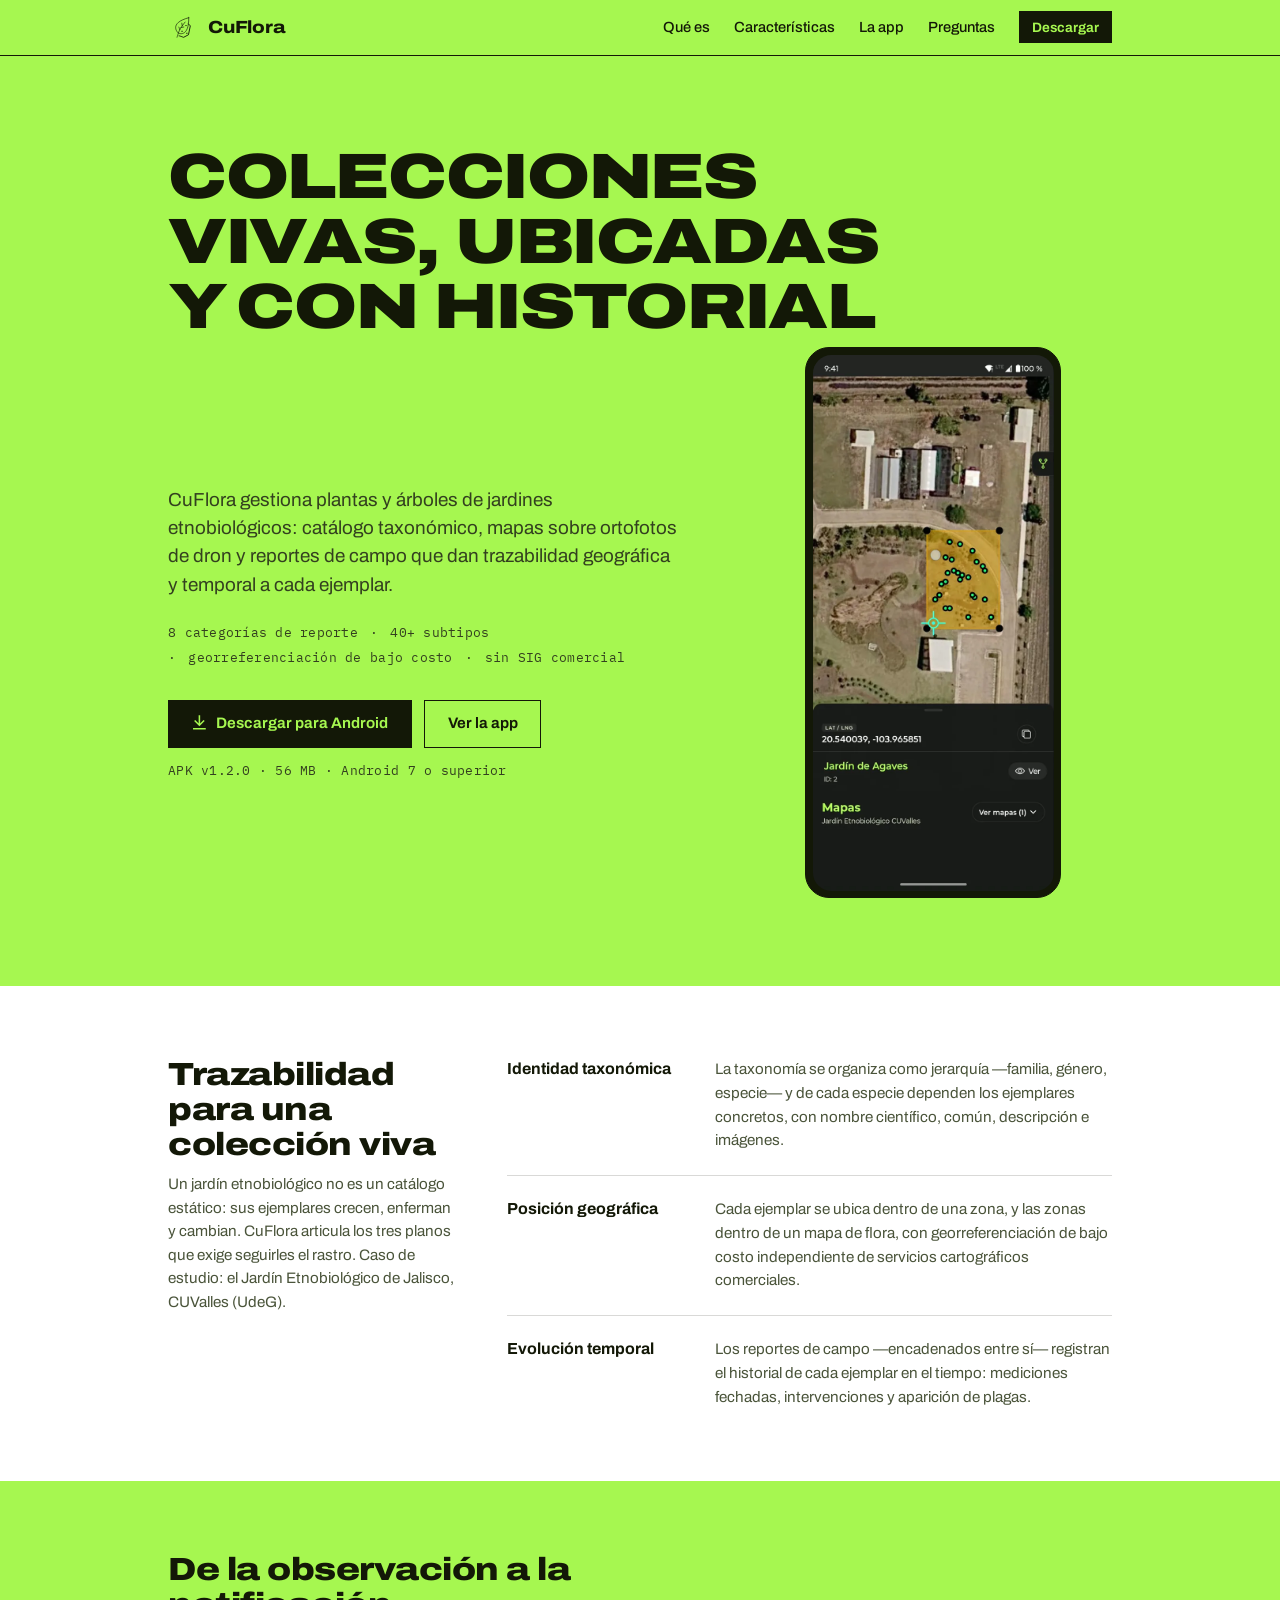
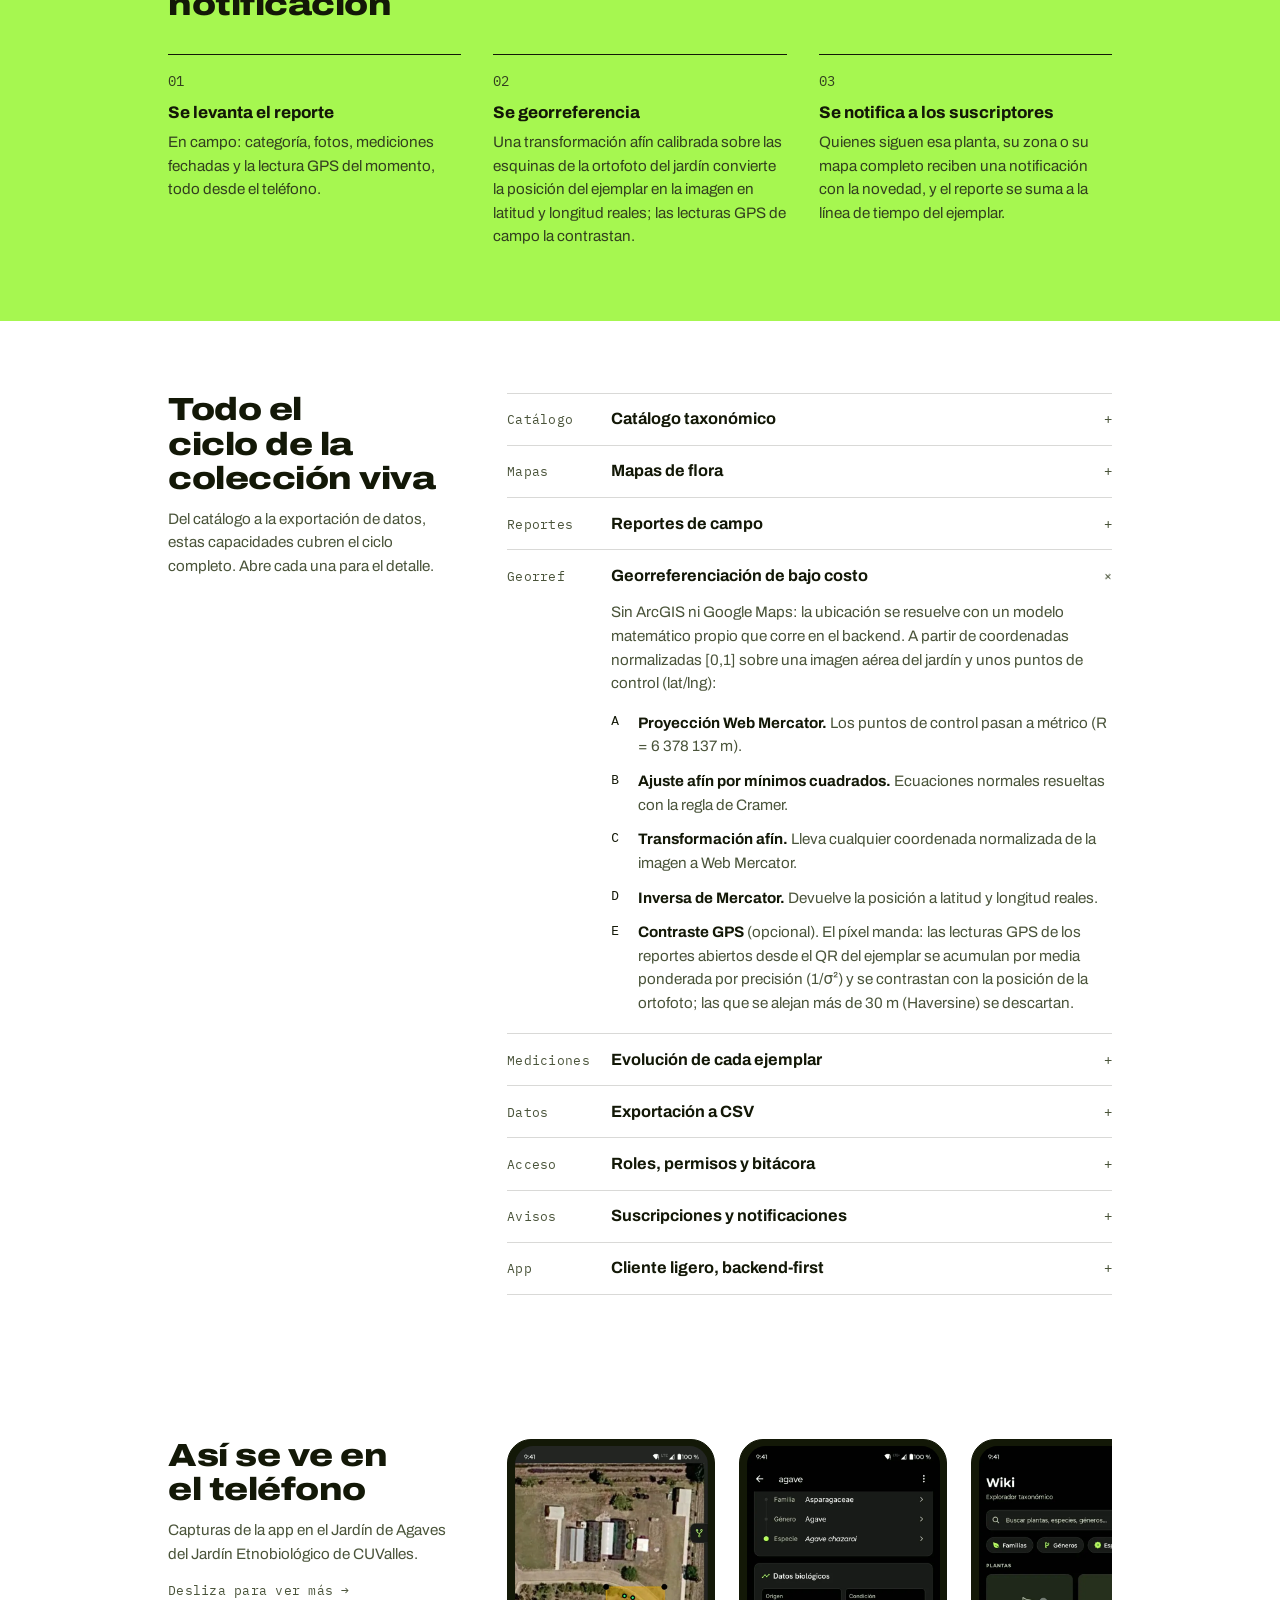
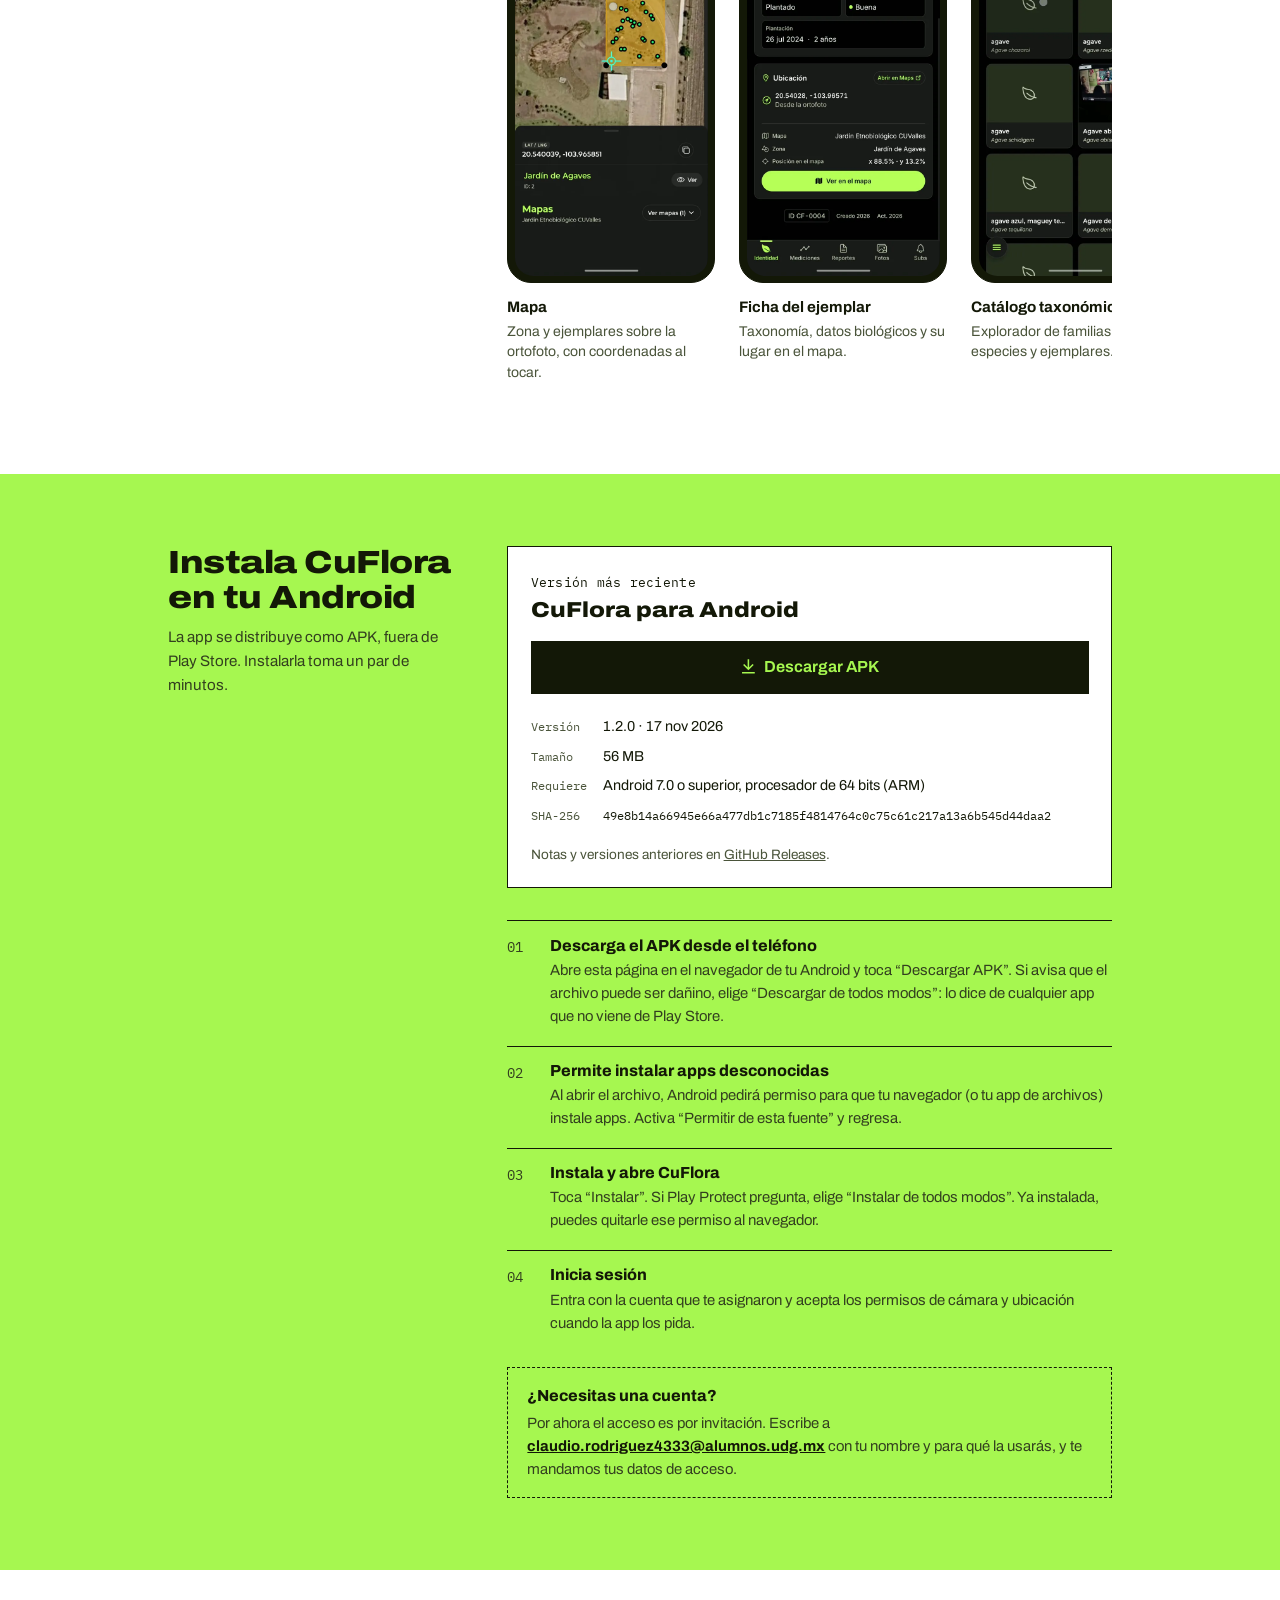
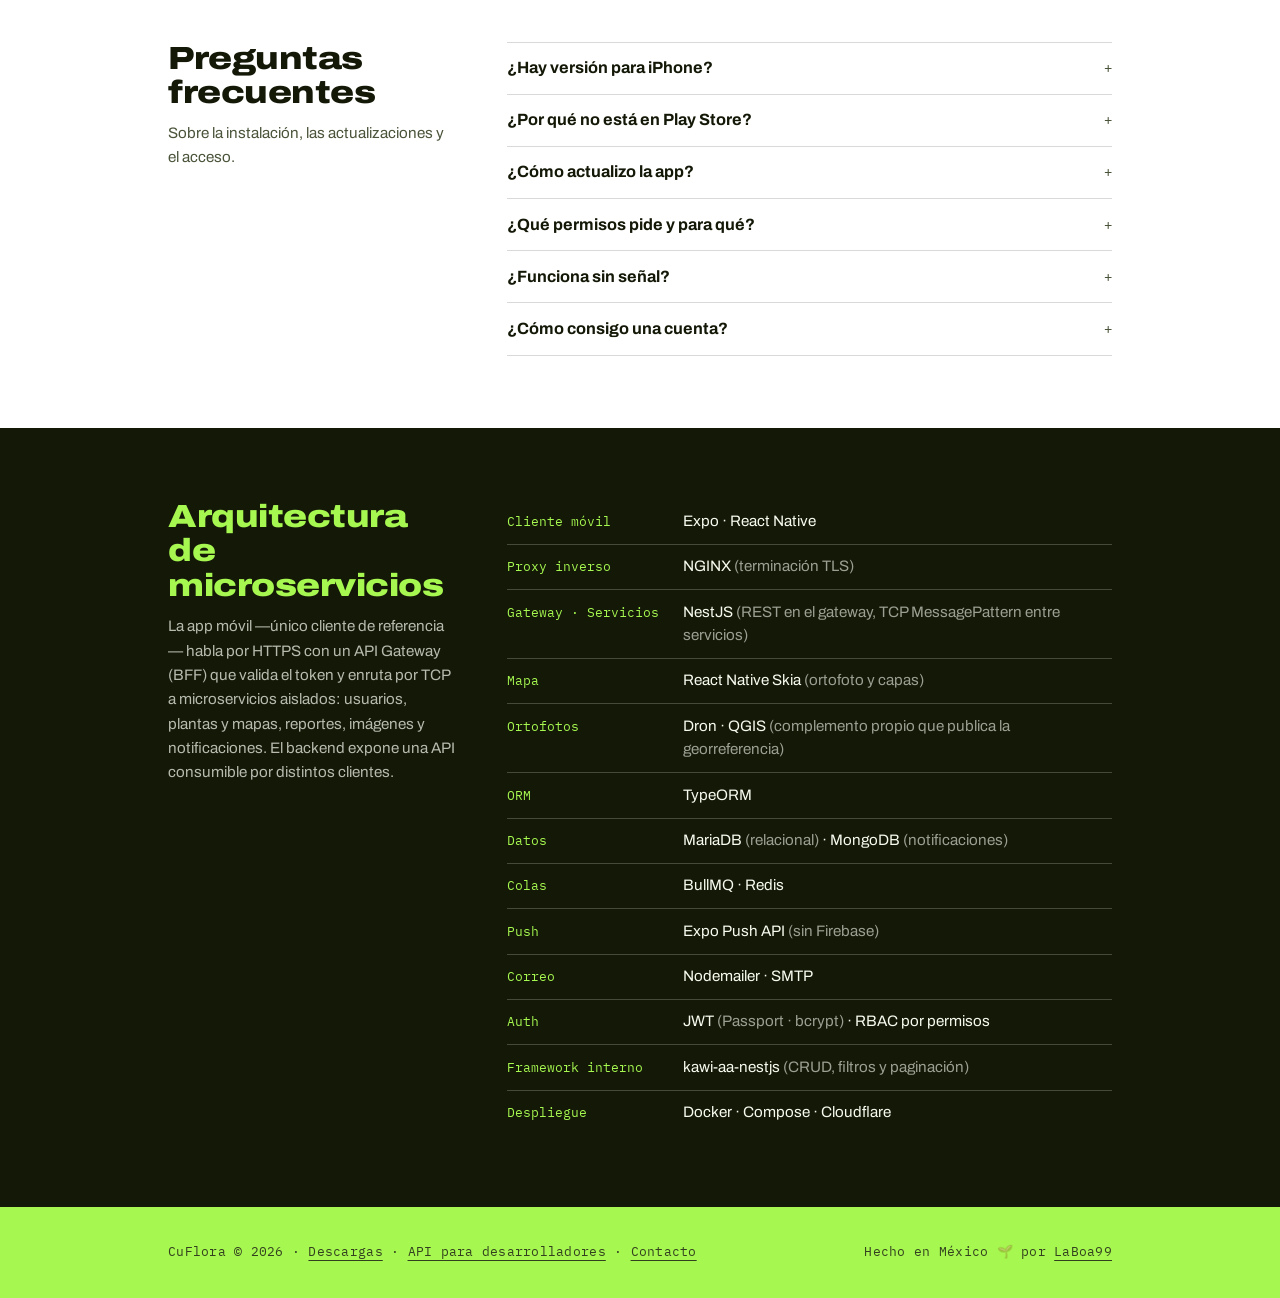
==== commit 1428e0aa: "Descarga: versión 1.2.0 (ortofoto de dron y Mi ubicación) Versión, tamaño y SHA-256 del APK 1.2.0, y" ====
--- a/index.html
+++ b/index.html
@@ -52,7 +52,7 @@
             <a class="btn" href="https://github.com/LaBoa99/cuflora-info/releases/latest/download/cuflora.apk" download><svg viewBox="0 0 24 24" fill="none" stroke="currentColor" stroke-width="2.2" stroke-linecap="square" aria-hidden="true"><path d="M12 3v12M6 10l6 6 6-6M4 21h16"/></svg>Descargar para Android</a>
             <a class="btn sec" href="#la-app">Ver la app</a>
           </div>
-          <p class="hero-meta mono">APK v1.1.0 · 53 MB · Android 7 o superior</p>
+          <p class="hero-meta mono">APK v1.2.0 · 56 MB · Android 7 o superior</p>
         </div>
         <div class="hero-art tel">
           <img src="assets/capturas/mapa.webp" alt="Pantalla del mapa de CuFlora: ortofoto del Jardín de Agaves con un punto por cada ejemplar" width="610" height="1356" fetchpriority="high">
@@ -119,7 +119,7 @@
         </details>
         <details>
           <summary><span class="clave mono">Mapas</span><h3>Mapas de flora</h3><span class="marcador" aria-hidden="true">+</span></summary>
-          <p class="cuerpo">Mapas propios sobre ortofotos de dron georreferenciadas en QGIS, con zonas poligonales anidadas y puntos. Las zonas pueden tener su propia ortofoto de más detalle y se editan desde la app: dibujar, mover vértices, anidar submapas y colocar cada ejemplar.</p>
+          <p class="cuerpo">Mapas propios sobre ortofotos de dron georreferenciadas en QGIS, con zonas poligonales anidadas y puntos. Las zonas pueden tener su propia ortofoto de más detalle y se editan desde la app: dibujar, mover vértices, anidar submapas y colocar cada ejemplar. Con el vuelo de dron del campus se distingue cada planta (~10 cm por píxel), “Mi ubicación” muestra tu posición GPS con su círculo de precisión sobre la ortofoto, y los teléfonos con poca memoria reciben una versión más ligera del mapa.</p>
         </details>
         <details>
           <summary><span class="clave mono">Reportes</span><h3>Reportes de campo</h3><span class="marcador" aria-hidden="true">+</span></summary>
@@ -218,10 +218,10 @@
           <h3>CuFlora para Android</h3>
           <a class="btn" href="https://github.com/LaBoa99/cuflora-info/releases/latest/download/cuflora.apk" download><svg viewBox="0 0 24 24" fill="none" stroke="currentColor" stroke-width="2.2" stroke-linecap="square" aria-hidden="true"><path d="M12 3v12M6 10l6 6 6-6M4 21h16"/></svg>Descargar APK</a>
           <dl>
-            <dt>Versión</dt><dd>1.1.0 · 13 oct 2026</dd>
-            <dt>Tamaño</dt><dd>53 MB</dd>
+            <dt>Versión</dt><dd>1.2.0 · 17 nov 2026</dd>
+            <dt>Tamaño</dt><dd>56 MB</dd>
             <dt>Requiere</dt><dd>Android 7.0 o superior, procesador de 64 bits (ARM)</dd>
-            <dt>SHA-256</dt><dd><code>7c643753f7ca19807743085db5dbc20d6c96ca88618bd9cdf0698cb1257b9faf</code></dd>
+            <dt>SHA-256</dt><dd><code>49e8b14a66945e66a477db1c7185f4814764c0c75c61c217a13a6b545d44daa2</code></dd>
           </dl>
           <p class="otras">Notas y versiones anteriores en <a href="https://github.com/LaBoa99/cuflora-info/releases">GitHub Releases</a>.</p>
         </div>
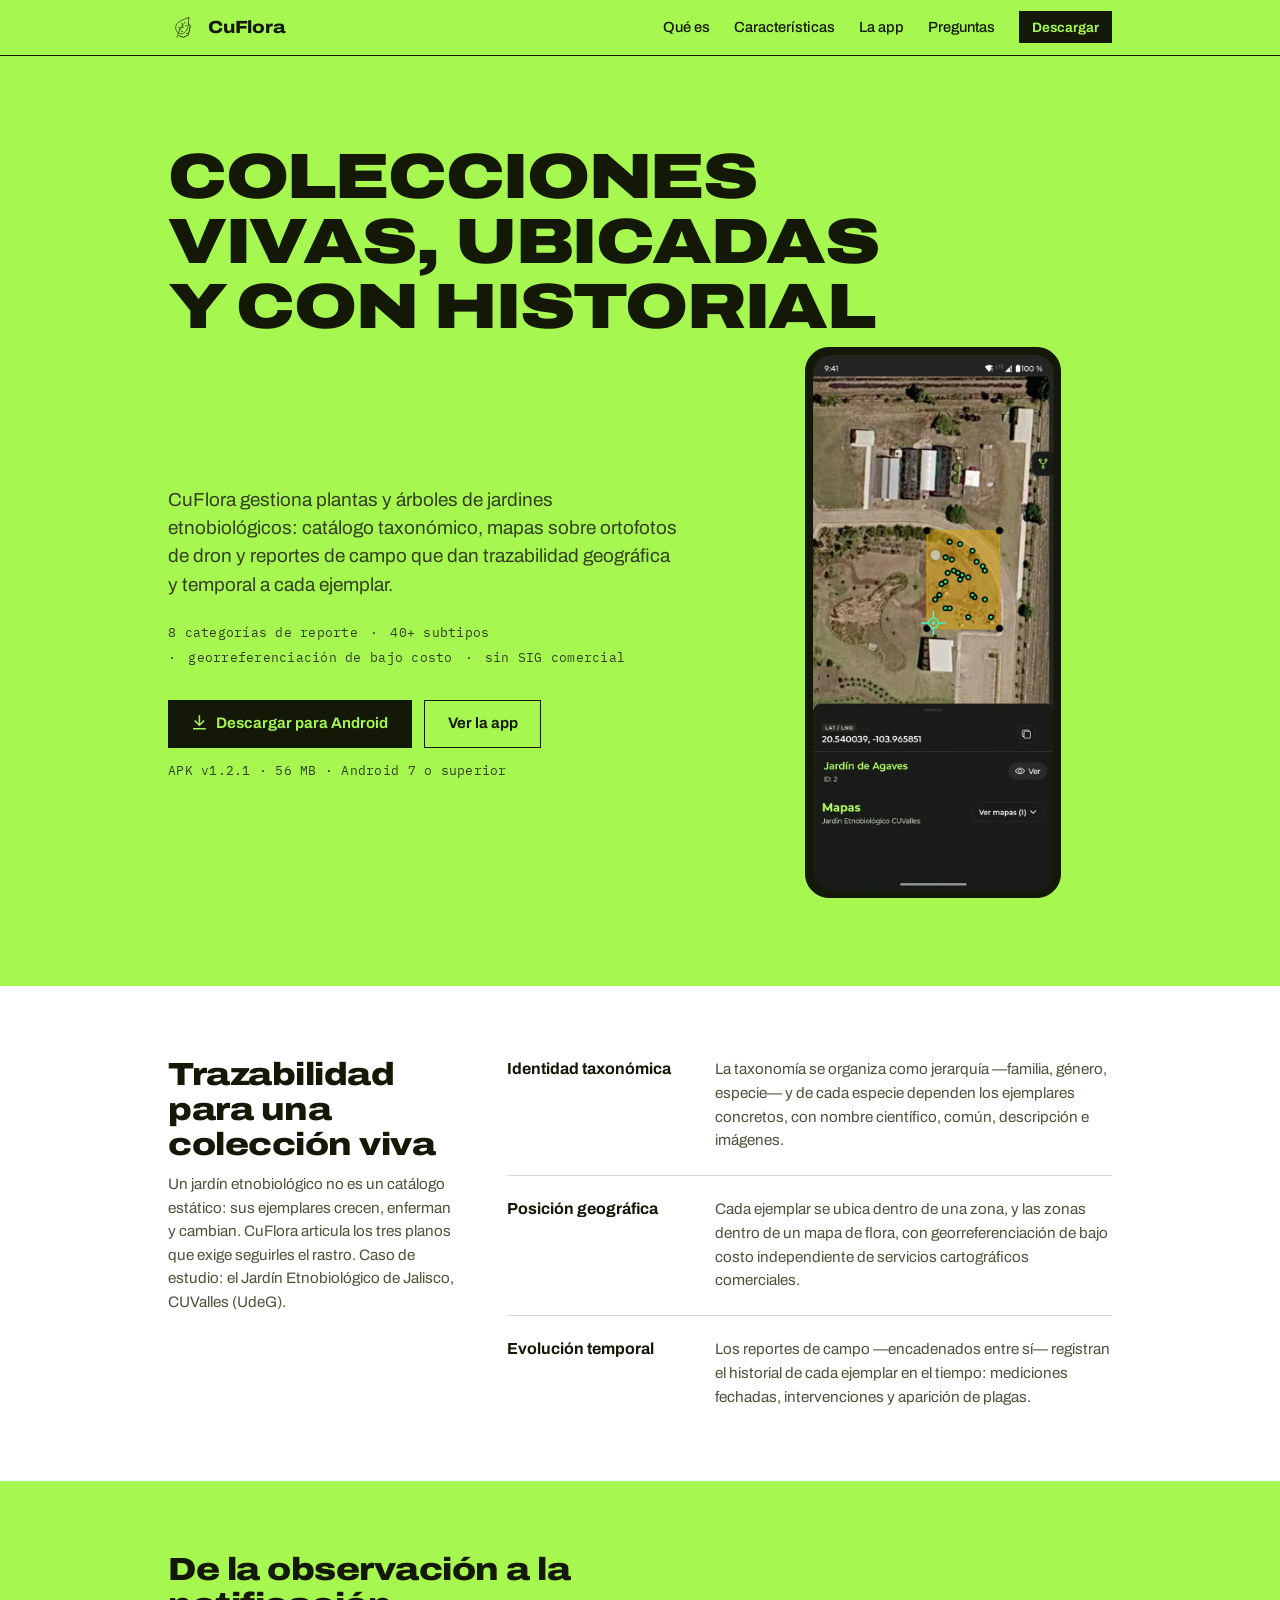
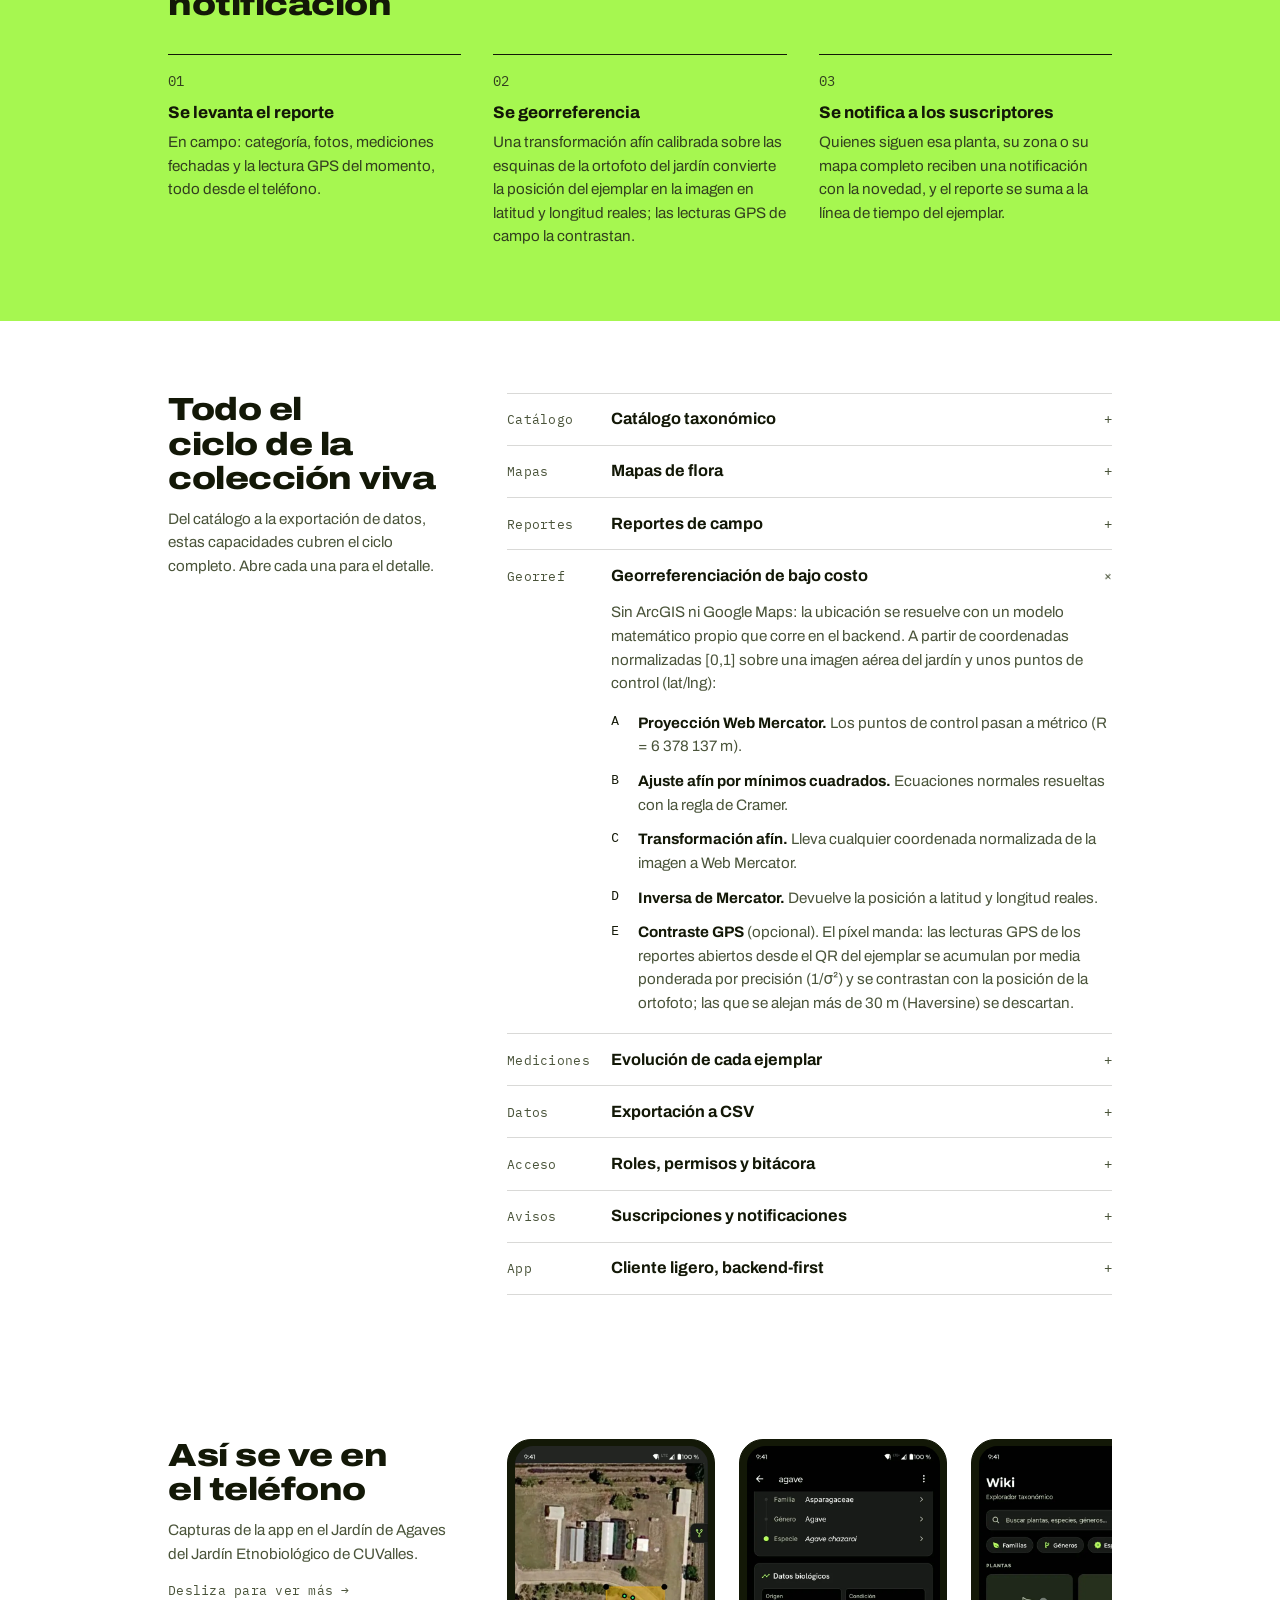
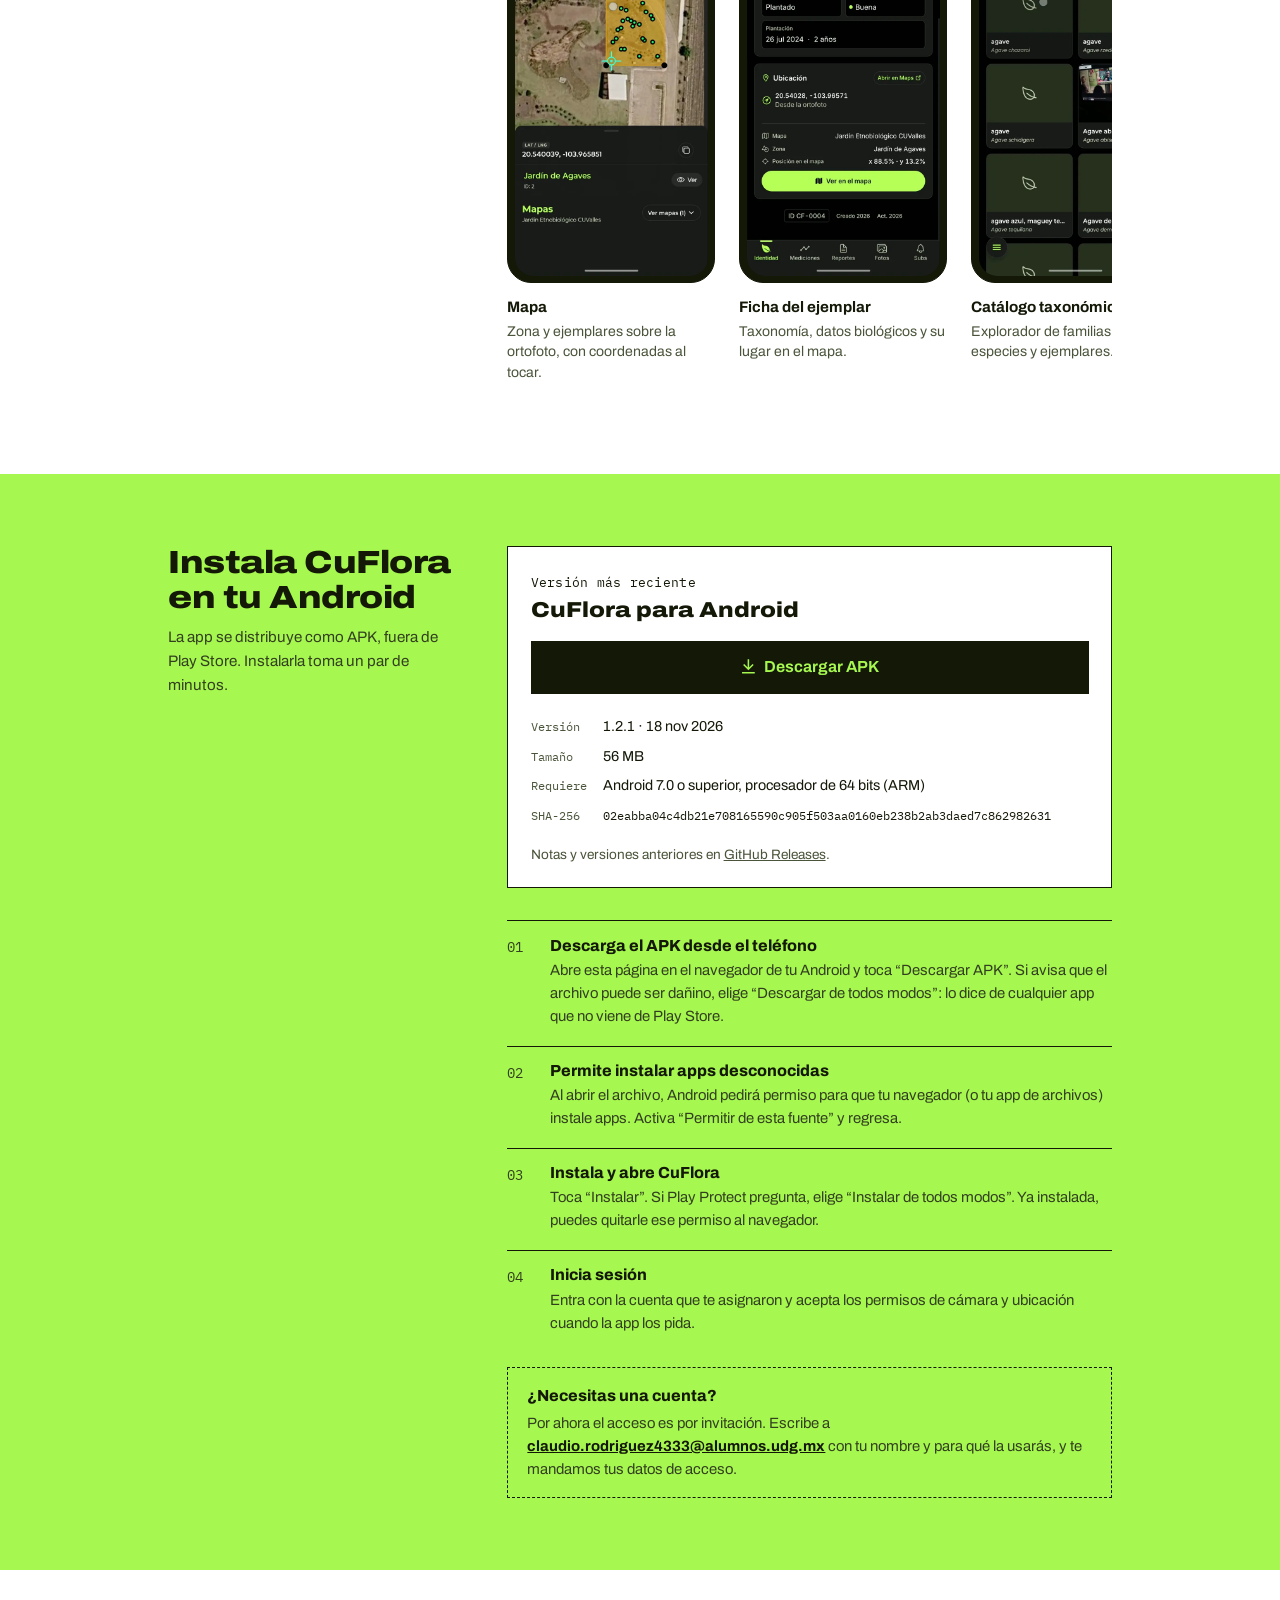
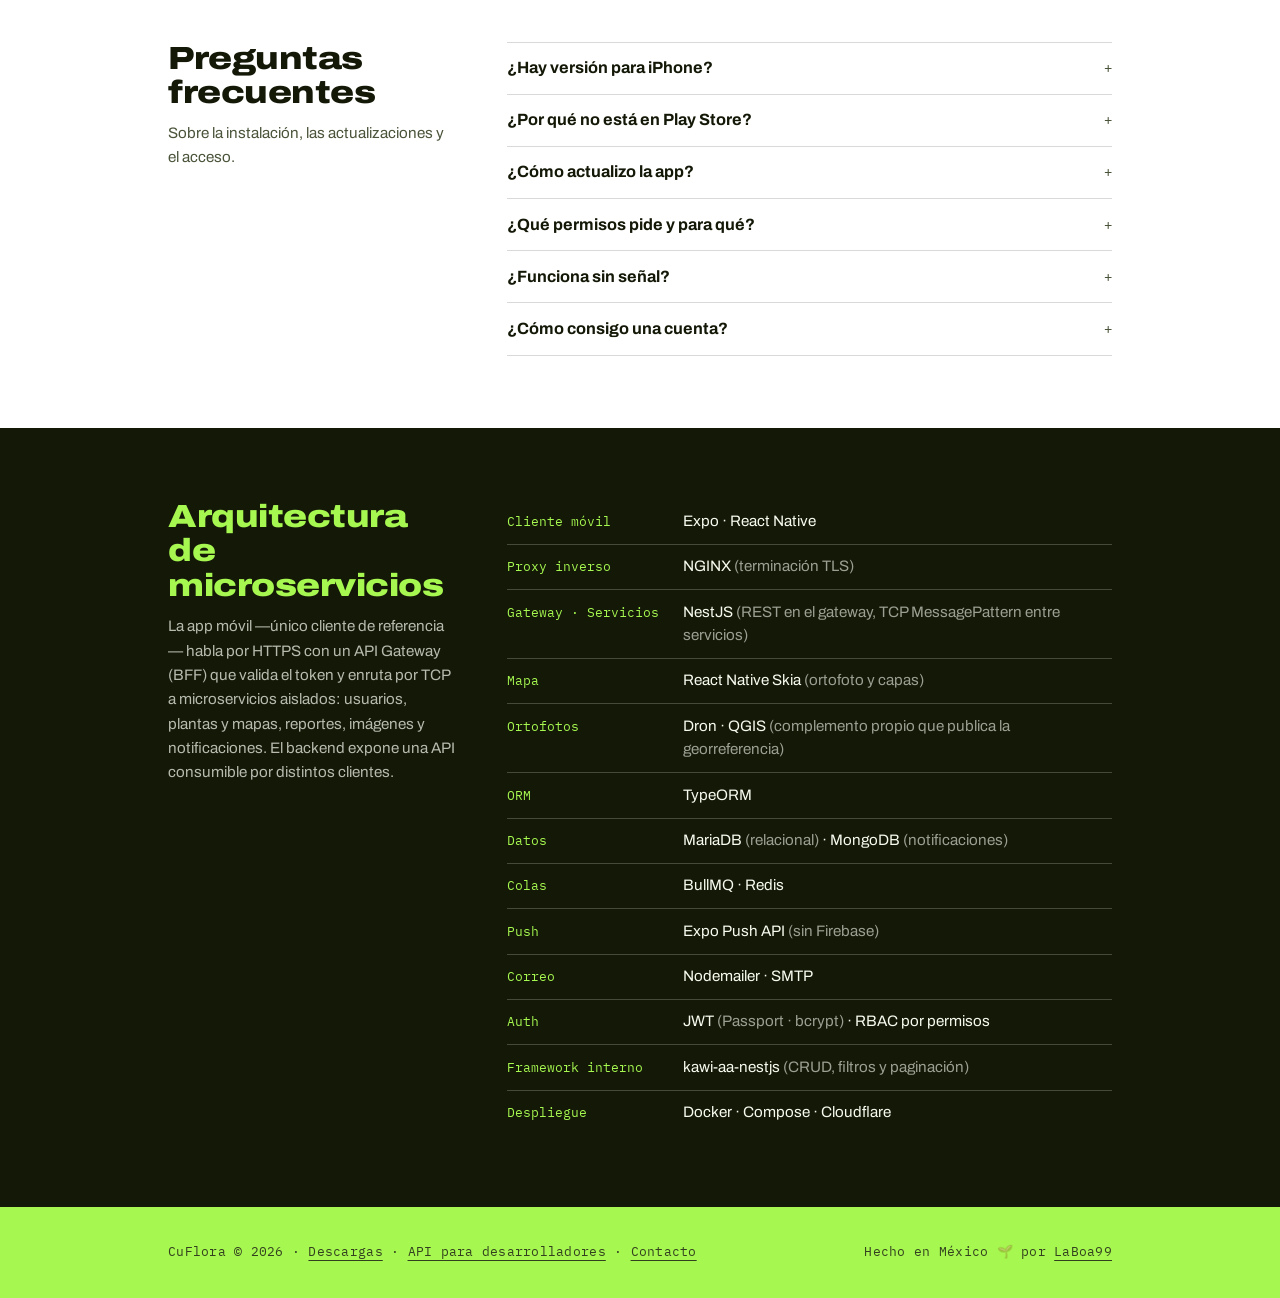
==== commit 5755404c: "Descarga: versión 1.2.1 (términos y aviso de privacidad; el teclado ya no tapa los campos)" ====
--- a/index.html
+++ b/index.html
@@ -52,7 +52,7 @@
             <a class="btn" href="https://github.com/LaBoa99/cuflora-info/releases/latest/download/cuflora.apk" download><svg viewBox="0 0 24 24" fill="none" stroke="currentColor" stroke-width="2.2" stroke-linecap="square" aria-hidden="true"><path d="M12 3v12M6 10l6 6 6-6M4 21h16"/></svg>Descargar para Android</a>
             <a class="btn sec" href="#la-app">Ver la app</a>
           </div>
-          <p class="hero-meta mono">APK v1.2.0 · 56 MB · Android 7 o superior</p>
+          <p class="hero-meta mono">APK v1.2.1 · 56 MB · Android 7 o superior</p>
         </div>
         <div class="hero-art tel">
           <img src="assets/capturas/mapa.webp" alt="Pantalla del mapa de CuFlora: ortofoto del Jardín de Agaves con un punto por cada ejemplar" width="610" height="1356" fetchpriority="high">
@@ -218,10 +218,10 @@
           <h3>CuFlora para Android</h3>
           <a class="btn" href="https://github.com/LaBoa99/cuflora-info/releases/latest/download/cuflora.apk" download><svg viewBox="0 0 24 24" fill="none" stroke="currentColor" stroke-width="2.2" stroke-linecap="square" aria-hidden="true"><path d="M12 3v12M6 10l6 6 6-6M4 21h16"/></svg>Descargar APK</a>
           <dl>
-            <dt>Versión</dt><dd>1.2.0 · 17 nov 2026</dd>
+            <dt>Versión</dt><dd>1.2.1 · 18 nov 2026</dd>
             <dt>Tamaño</dt><dd>56 MB</dd>
             <dt>Requiere</dt><dd>Android 7.0 o superior, procesador de 64 bits (ARM)</dd>
-            <dt>SHA-256</dt><dd><code>49e8b14a66945e66a477db1c7185f4814764c0c75c61c217a13a6b545d44daa2</code></dd>
+            <dt>SHA-256</dt><dd><code>02eabba04c4db21e708165590c905f503aa0160eb238b2ab3daed7c862982631</code></dd>
           </dl>
           <p class="otras">Notas y versiones anteriores en <a href="https://github.com/LaBoa99/cuflora-info/releases">GitHub Releases</a>.</p>
         </div>
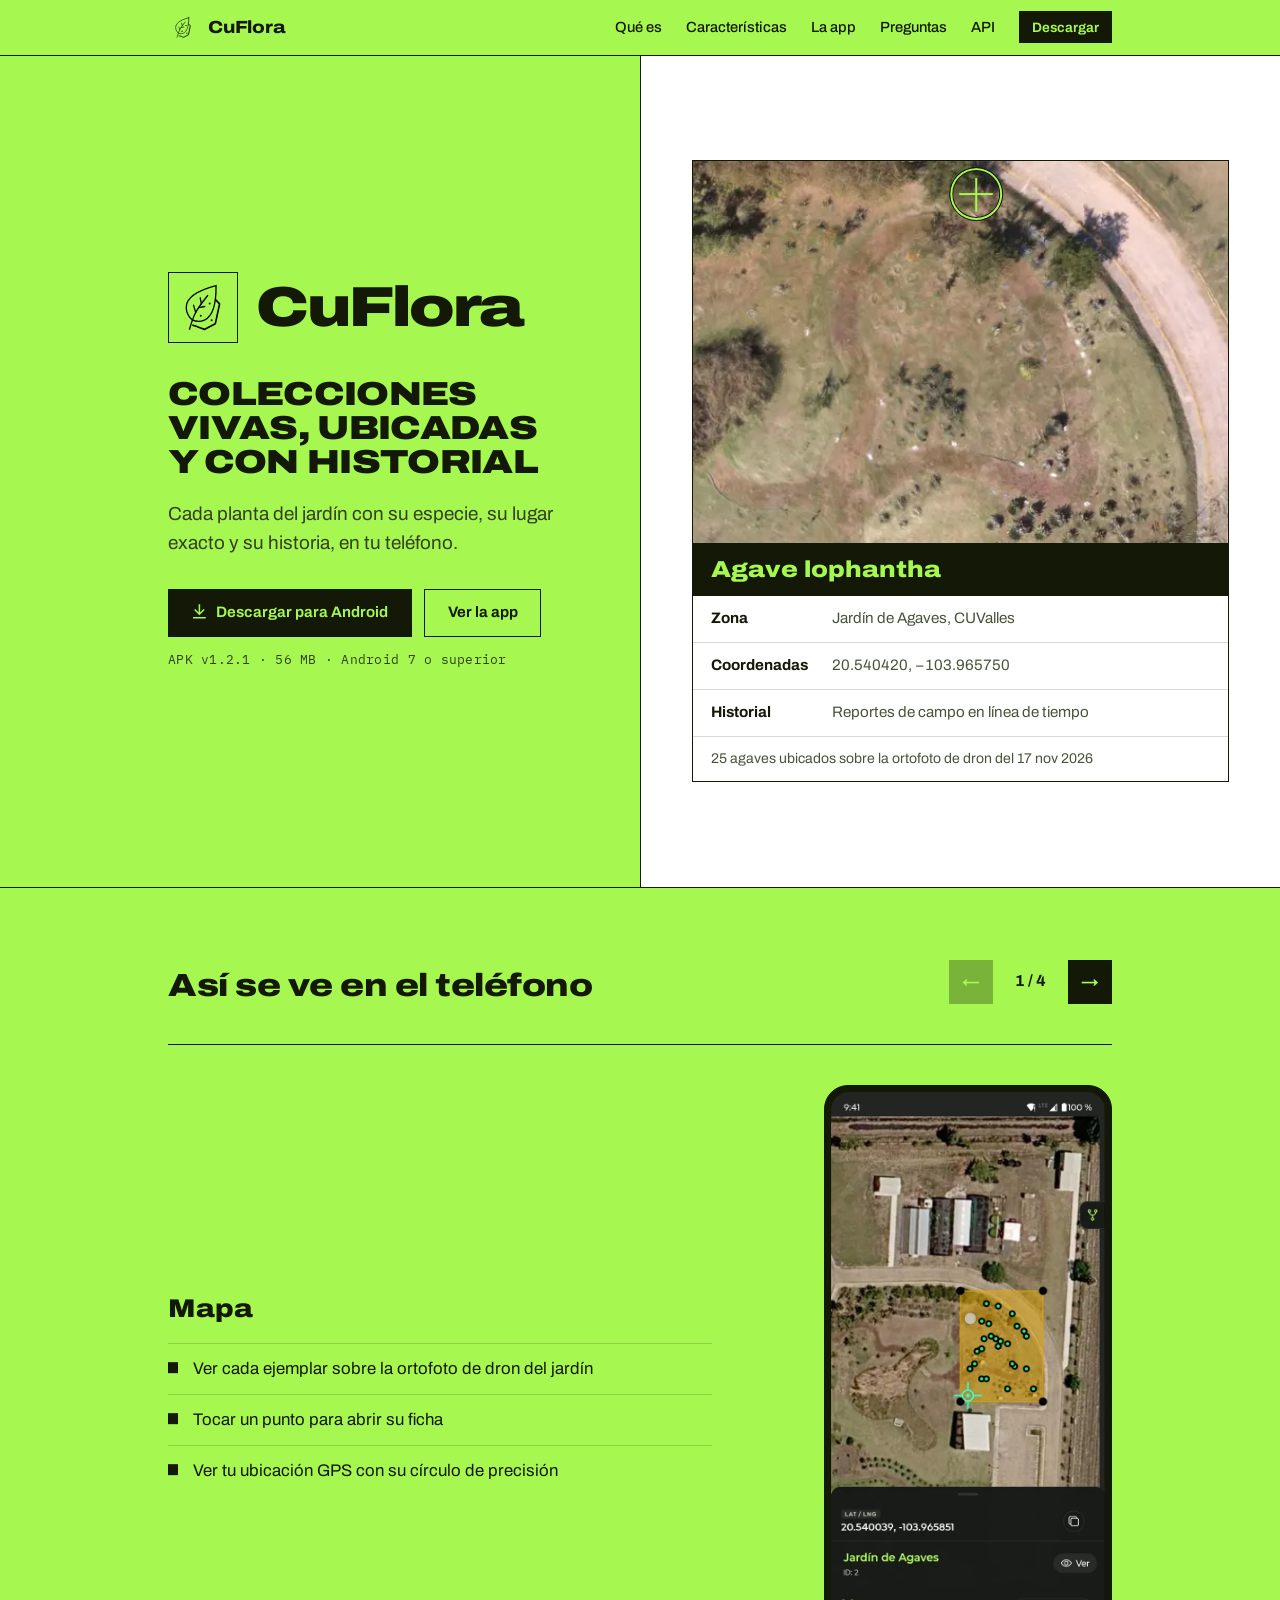
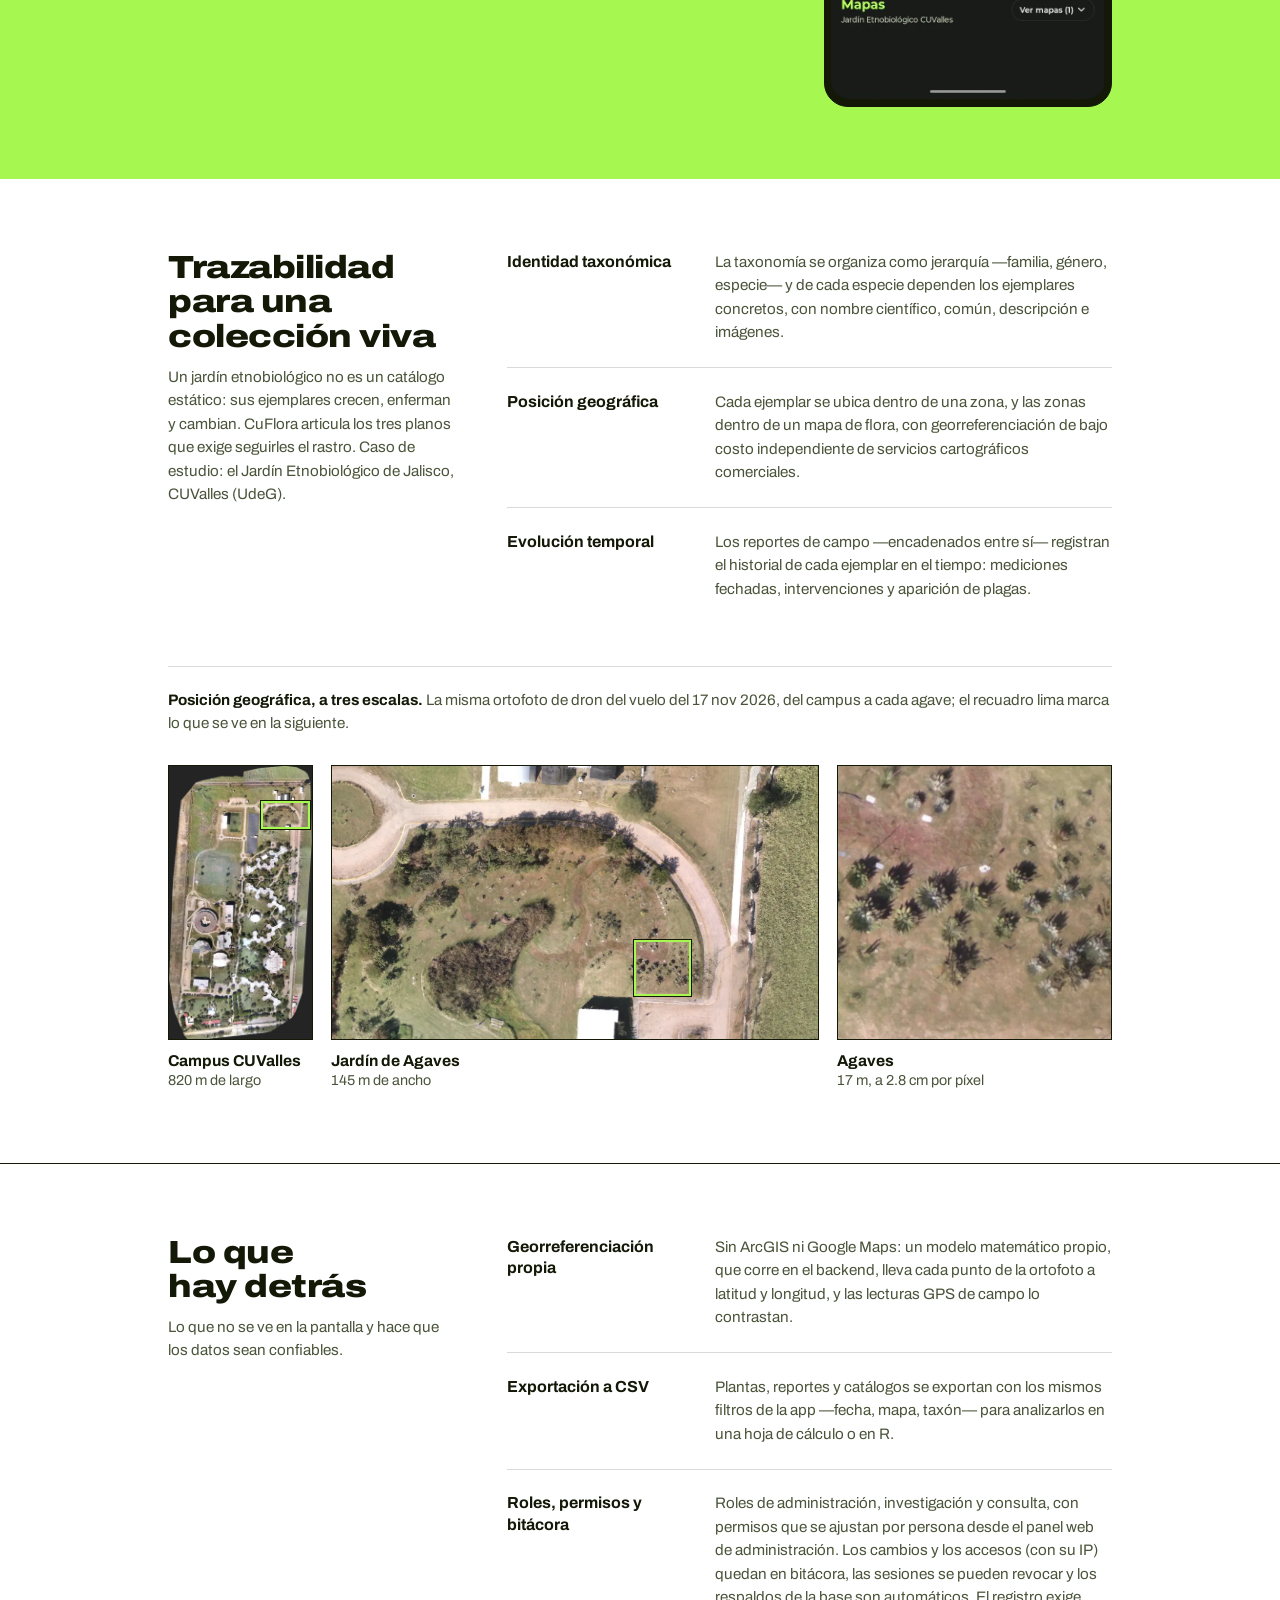
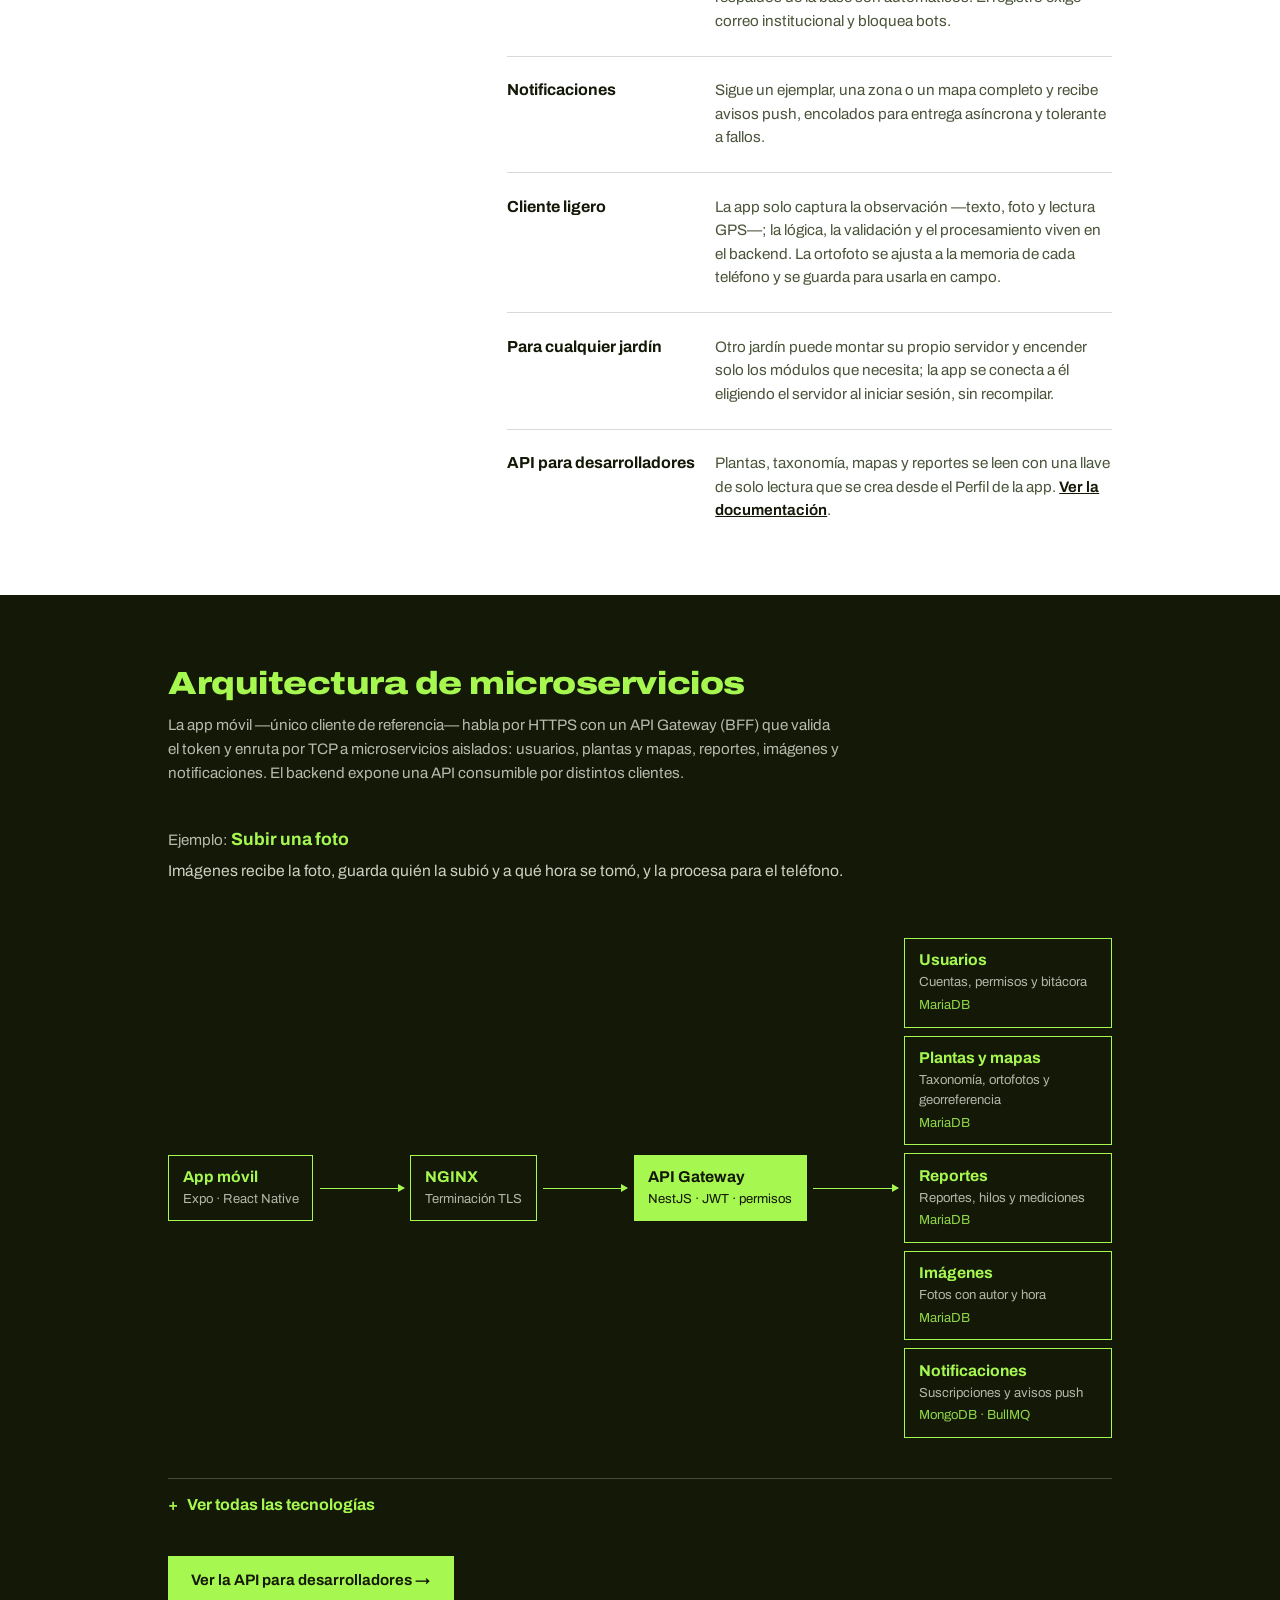
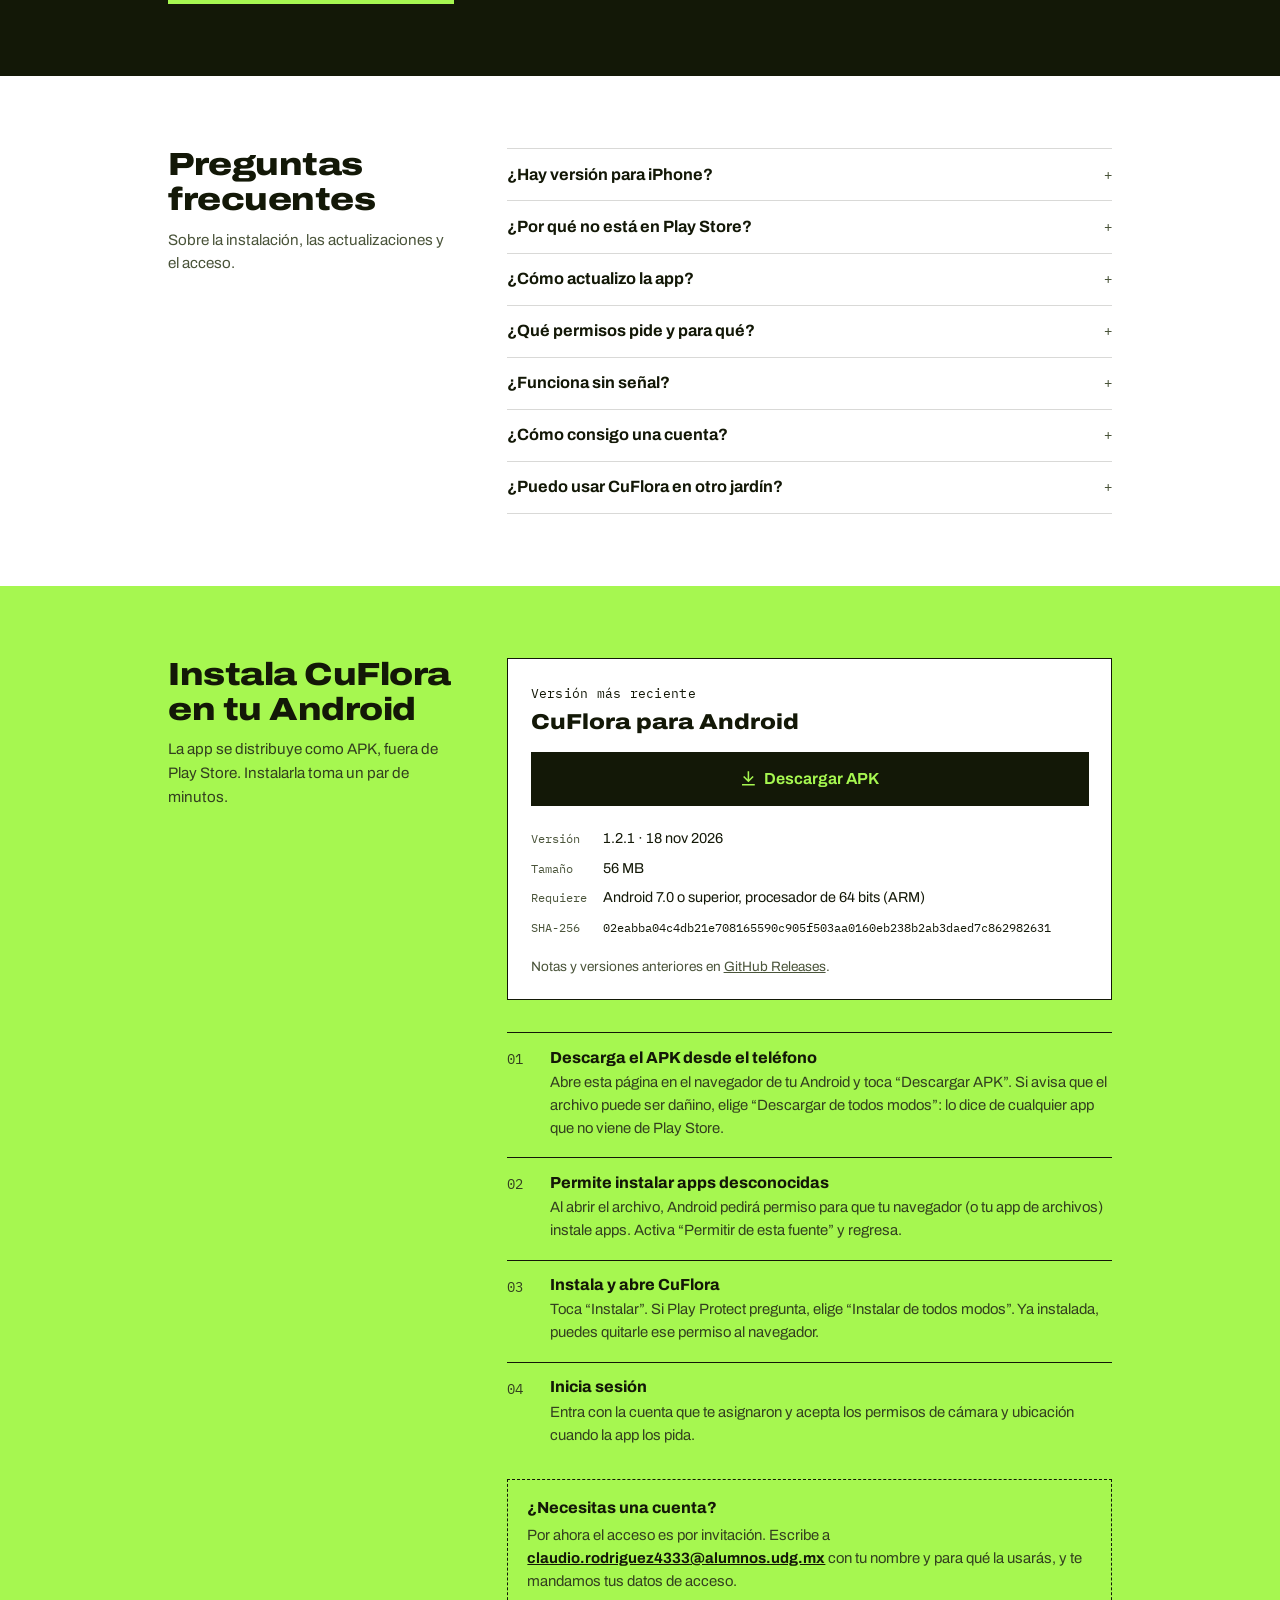
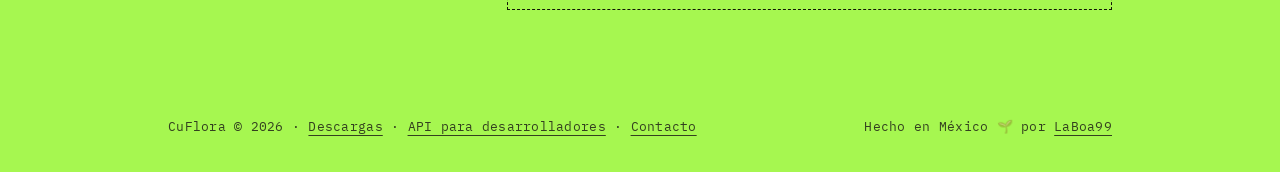
==== commit dc136750: "Landing: hero con la marca y la mira de dron que coloca los 25 agaves" ====
--- a/index.html
+++ b/index.html
@@ -34,6 +34,7 @@
         <a href="#caracteristicas">Características</a>
         <a href="#la-app">La app</a>
         <a href="#preguntas">Preguntas</a>
+        <a href="desarrolladores/">API</a>
       </nav>
       <a class="btn-nav" href="#descarga">Descargar</a>
     </div>
@@ -41,25 +42,117 @@
 </header>
 
 <main>
-  <div class="hero">
-    <div class="wrap hero-int">
+  <div class="hero hero-ficha">
+    <div class="hero-texto">
+      <p class="sello"><img src="assets/cuflora.svg" alt="" width="96" height="96"><span class="nombre">CuFlora</span></p>
       <h1>Colecciones vivas, ubicadas y con historial</h1>
-      <div class="hero-abajo">
-        <div>
-          <p class="lead">CuFlora gestiona plantas y árboles de jardines etnobiológicos: catálogo taxonómico, mapas sobre ortofotos de dron y reportes de campo que dan trazabilidad geográfica y temporal a cada ejemplar.</p>
-          <p class="hero-datos mono"><span>8 categorías de reporte</span><span>40+ subtipos</span><span>georreferenciación de bajo costo</span><span>sin SIG comercial</span></p>
-          <div class="hero-cta">
-            <a class="btn" href="https://github.com/LaBoa99/cuflora-info/releases/latest/download/cuflora.apk" download><svg viewBox="0 0 24 24" fill="none" stroke="currentColor" stroke-width="2.2" stroke-linecap="square" aria-hidden="true"><path d="M12 3v12M6 10l6 6 6-6M4 21h16"/></svg>Descargar para Android</a>
-            <a class="btn sec" href="#la-app">Ver la app</a>
-          </div>
-          <p class="hero-meta mono">APK v1.2.1 · 56 MB · Android 7 o superior</p>
-        </div>
-        <div class="hero-art tel">
-          <img src="assets/capturas/mapa.webp" alt="Pantalla del mapa de CuFlora: ortofoto del Jardín de Agaves con un punto por cada ejemplar" width="610" height="1356" fetchpriority="high">
-        </div>
+      <p class="lead">Cada planta del jardín con su especie, su lugar exacto y su historia, en tu teléfono.</p>
+      <div class="hero-cta">
+        <a class="btn" href="https://github.com/LaBoa99/cuflora-info/releases/latest/download/cuflora.apk" download><svg viewBox="0 0 24 24" fill="none" stroke="currentColor" stroke-width="2.2" stroke-linecap="square" aria-hidden="true"><path d="M12 3v12M6 10l6 6 6-6M4 21h16"/></svg>Descargar para Android</a>
+        <a class="btn sec" href="#la-app">Ver la app</a>
+      </div>
+      <p class="hero-meta mono">APK v1.2.1 · 56 MB · Android 7 o superior</p>
+    </div>
+    <div class="hero-ejemplar" aria-hidden="true">
+      <div class="campo" id="campo">
+        <div class="orto">
+          <div class="lienzo">
+            <img src="assets/ortofoto-jardin-2560.webp" srcset="assets/ortofoto-jardin-1280.webp 1280w, assets/ortofoto-jardin-2560.webp 2560w" sizes="(max-width: 48rem) 200vw, 100vw" alt="" width="2560" height="1445" fetchpriority="high">
+          <i style="--x:60.26%;--y:30.88%"></i>
+          <i style="--x:63.81%;--y:32.17%"></i>
+          <i style="--x:68.07%;--y:36.12%"></i>
+          <i style="--x:69.51%;--y:42.76%"></i>
+          <i style="--x:71.65%;--y:45.41%"></i>
+          <i style="--x:72.37%;--y:48.06%"></i>
+          <i style="--x:66.71%;--y:52.13%"></i>
+          <i style="--x:64.58%;--y:50.82%"></i>
+          <i style="--x:63.16%;--y:49.51%"></i>
+          <i style="--x:61.74%;--y:48.19%"></i>
+          <i style="--x:59.62%;--y:49.55%"></i>
+          <i style="--x:58.93%;--y:54.89%"></i>
+          <i style="--x:57.51%;--y:56.23%"></i>
+          <i style="--x:56.83%;--y:62.9%"></i>
+          <i style="--x:55.42%;--y:65.58%"></i>
+          <i style="--x:58.98%;--y:70.87%"></i>
+          <i style="--x:60.4%;--y:70.86%"></i>
+          <i style="--x:66.8%;--y:76.12%"></i>
+          <i style="--x:68.88%;--y:64.1%"></i>
+          <i style="--x:68.17%;--y:62.77%"></i>
+          <i style="--x:72.43%;--y:65.4%"></i>
+          <i style="--x:74.59%;--y:76.03%"></i>
+          <i style="--x:63.88%;--y:53.49%"></i>
+          <i style="--x:61.0%;--y:41.54%"></i>
+          <i style="--x:58.87%;--y:40.22%"></i>
+            <span class="mira"></span>
+          </div>
+        </div>
+      </div>
+      <div class="ficha">
+        <b>Agave lophantha</b>
+        <dl><dt>Zona</dt><dd>Jardín de Agaves, CUValles</dd><dt>Coordenadas</dt><dd>20.540420, −103.965750</dd><dt>Historial</dt><dd>Reportes de campo en línea de tiempo</dd></dl>
+        <p>25 agaves ubicados sobre la ortofoto de dron del 17 nov 2026</p>
       </div>
     </div>
   </div>
+
+  <section id="la-app" style="background: var(--lima)">
+    <div class="wrap">
+      <div class="carr-cab">
+        <h2>Así se ve en el teléfono</h2>
+        <div class="carr-ctrl">
+          <button type="button" class="carr-btn" data-dir="-1" aria-label="Pantalla anterior">←</button>
+          <span class="carr-cuenta" aria-live="polite">1 / 4</span>
+          <button type="button" class="carr-btn" data-dir="1" aria-label="Pantalla siguiente">→</button>
+        </div>
+      </div>
+      <div class="carrusel" tabindex="0" aria-roledescription="carrusel" aria-label="Pantallas de la app">
+        <div class="diapo" role="group" aria-roledescription="diapositiva" aria-label="1 de 4: Mapa">
+          <div>
+            <h3>Mapa</h3>
+            <ul class="acciones">
+          <li>Ver cada ejemplar sobre la ortofoto de dron del jardín</li>
+          <li>Tocar un punto para abrir su ficha</li>
+          <li>Ver tu ubicación GPS con su círculo de precisión</li>
+        </ul>
+          </div>
+          <div class="tel"><img src="assets/capturas/mapa.webp" alt="Mapa con la ortofoto del Jardín de Agaves y un punto por ejemplar" width="610" height="1356" loading="lazy"></div>
+        </div>
+        <div class="diapo" role="group" aria-roledescription="diapositiva" aria-label="2 de 4: Ficha del ejemplar">
+          <div>
+            <h3>Ficha del ejemplar</h3>
+            <ul class="acciones">
+          <li>Consultar su familia, género y especie</li>
+          <li>Revisar su origen, condición y fecha de plantación</li>
+          <li>Ver sus fotos con quién las tomó y cuándo</li>
+        </ul>
+          </div>
+          <div class="tel"><img src="assets/capturas/ficha.webp" alt="Ficha de un agave con taxonomía, datos biológicos y ubicación" width="610" height="1356" loading="lazy"></div>
+        </div>
+        <div class="diapo" role="group" aria-roledescription="diapositiva" aria-label="3 de 4: Reportes de campo">
+          <div>
+            <h3>Reportes de campo</h3>
+            <ul class="acciones">
+          <li>Levantar un reporte con fotos, mediciones y la lectura GPS</li>
+          <li>Ver todos los reportes o solo los de lo que sigues</li>
+          <li>Corregir una medición sin borrar la original</li>
+        </ul>
+          </div>
+          <div class="tel"><img src="assets/capturas/reporte.webp" alt="Detalle de un reporte de estado vital con autor y fecha" width="610" height="1356" loading="lazy"></div>
+        </div>
+        <div class="diapo" role="group" aria-roledescription="diapositiva" aria-label="4 de 4: Evolución">
+          <div>
+            <h3>Evolución</h3>
+            <ul class="acciones">
+          <li>Ver su última medición y cuánto cambió</li>
+          <li>Seguir la gráfica de todas sus mediciones</li>
+          <li>Medir la altura de un árbol con la cámara del teléfono</li>
+        </ul>
+          </div>
+          <div class="tel"><img src="assets/capturas/evolucion.webp" alt="Gráfica de la evolución de la altura de un agave" width="610" height="1356" loading="lazy"></div>
+        </div>
+      </div>
+    </div>
+  </section>
 
   <section class="panel" id="que-es">
     <div class="wrap sec-grid">
@@ -82,205 +175,96 @@
         </div>
       </dl>
     </div>
-  </section>
-
-  <section class="panel flujo-lima" id="como-funciona" style="background: var(--lima)">
-    <div class="wrap flujo">
-      <div class="sec-head">
-        <h2>De la observación a la notificación</h2>
-      </div>
-      <ol>
-        <li>
-          <h3>Se levanta el reporte</h3>
-          <p>En campo: categoría, fotos, mediciones fechadas y la lectura GPS del momento, todo desde el teléfono.</p>
-        </li>
-        <li>
-          <h3>Se georreferencia</h3>
-          <p>Una transformación afín calibrada sobre las esquinas de la ortofoto del jardín convierte la posición del ejemplar en la imagen en latitud y longitud reales; las lecturas GPS de campo la contrastan.</p>
-        </li>
-        <li>
-          <h3>Se notifica a los suscriptores</h3>
-          <p>Quienes siguen esa planta, su zona o su mapa completo reciben una notificación con la novedad, y el reporte se suma a la línea de tiempo del ejemplar.</p>
-        </li>
-      </ol>
-    </div>
+    <figure class="wrap escalas-fig">
+      <figcaption class="escalas-pie"><b>Posición geográfica, a tres escalas.</b> La misma ortofoto de dron del vuelo del 17 nov 2026, del campus a cada agave; el recuadro lima marca lo que se ve en la siguiente.</figcaption>
+      <div class="escalas">
+      <figure>
+        <div class="toma" style="aspect-ratio: 600 / 1139">
+          <img src="assets/ortofoto-campus.webp" alt="Ortofoto de dron del campus CUValles completo" width="600" height="1139" loading="lazy">
+          <span class="marco" style="left: 64.1%; top: 12.8%; width: 34.3%; height: 10.2%"></span>
+        </div>
+        <figcaption><b>Campus CUValles</b> 820 m de largo</figcaption>
+      </figure>
+      <figure>
+        <div class="toma" style="aspect-ratio: 2560 / 1445">
+          <img src="assets/ortofoto-jardin-1280.webp" alt="Ortofoto del Jardín de Agaves" width="1280" height="723" loading="lazy">
+          <span class="marco" style="left: 62.2%; top: 63.7%; width: 11.6%; height: 20.6%"></span>
+        </div>
+        <figcaption><b>Jardín de Agaves</b> 145 m de ancho</figcaption>
+      </figure>
+      <figure>
+        <div class="toma" style="aspect-ratio: 1">
+          <img src="assets/ortofoto-agaves.webp" alt="Agaves vistos de cerca en la ortofoto, cada roseta distinguible" width="600" height="600" loading="lazy">
+        </div>
+        <figcaption><b>Agaves</b> 17 m, a 2.8 cm por píxel</figcaption>
+      </figure>
+      </div>
+    </figure>
   </section>
 
   <section class="panel" id="caracteristicas">
     <div class="wrap sec-grid">
       <div>
-        <h2>Todo el ciclo de la colección viva</h2>
-        <p class="intro">Del catálogo a la exportación de datos, estas capacidades cubren el ciclo completo. Abre cada una para el detalle.</p>
-      </div>
-      <div class="acc">
-        <details>
-          <summary><span class="clave mono">Catálogo</span><h3>Catálogo taxonómico</h3><span class="marcador" aria-hidden="true">+</span></summary>
-          <p class="cuerpo">Jerarquía navegable de familia, género, especie y ejemplar, con fichas e imágenes en cada nivel. Distingue la especie del ejemplar, de modo que una corrección taxonómica se propaga sin rehacer registros.</p>
-        </details>
-        <details>
-          <summary><span class="clave mono">Mapas</span><h3>Mapas de flora</h3><span class="marcador" aria-hidden="true">+</span></summary>
-          <p class="cuerpo">Mapas propios sobre ortofotos de dron georreferenciadas en QGIS, con zonas poligonales anidadas y puntos. Las zonas pueden tener su propia ortofoto de más detalle y se editan desde la app: dibujar, mover vértices, anidar submapas y colocar cada ejemplar. Con el vuelo de dron del campus se distingue cada planta (~10 cm por píxel), “Mi ubicación” muestra tu posición GPS con su círculo de precisión sobre la ortofoto, y los teléfonos con poca memoria reciben una versión más ligera del mapa.</p>
-        </details>
-        <details>
-          <summary><span class="clave mono">Reportes</span><h3>Reportes de campo</h3><span class="marcador" aria-hidden="true">+</span></summary>
-          <p class="cuerpo">Observaciones con fotos y mediciones fechadas, organizadas en un árbol de 8 categorías y más de 40 subtipos, encadenadas en una línea de tiempo por ejemplar. Las respuestas forman hilos: responder a una medición es una corrección (sin borrar el original) y responder a lo demás es un seguimiento. Registro diferenciado para plantas herbáceas/arbustivas y árboles (con medición de DAP).</p>
-        </details>
-        <details open>
-          <summary><span class="clave mono">Georref</span><h3>Georreferenciación de bajo costo</h3><span class="marcador" aria-hidden="true">+</span></summary>
-          <div class="cuerpo">
-            <p>Sin ArcGIS ni Google Maps: la ubicación se resuelve con un modelo matemático propio que corre en el backend. A partir de coordenadas normalizadas [0,1] sobre una imagen aérea del jardín y unos puntos de control (lat/lng):</p>
-            <ol class="pipe">
-              <li><b>Proyección Web Mercator.</b> Los puntos de control pasan a métrico (R = 6 378 137 m).</li>
-              <li><b>Ajuste afín por mínimos cuadrados.</b> Ecuaciones normales resueltas con la regla de Cramer.</li>
-              <li><b>Transformación afín.</b> Lleva cualquier coordenada normalizada de la imagen a Web Mercator.</li>
-              <li><b>Inversa de Mercator.</b> Devuelve la posición a latitud y longitud reales.</li>
-              <li><b>Contraste GPS <span class="opt">(opcional).</span></b> El píxel manda: las lecturas GPS de los reportes abiertos desde el QR del ejemplar se acumulan por media ponderada por precisión (1/σ²) y se contrastan con la posición de la ortofoto; las que se alejan más de 30 m (Haversine) se descartan.</li>
-            </ol>
-          </div>
-        </details>
-        <details>
-          <summary><span class="clave mono">Mediciones</span><h3>Evolución de cada ejemplar</h3><span class="marcador" aria-hidden="true">+</span></summary>
-          <p class="cuerpo">Altura y demás medidas se grafican en el tiempo, con el historial completo y las correcciones marcadas, para ver cómo crece cada ejemplar entre visitas.</p>
-        </details>
-        <details>
-          <summary><span class="clave mono">Datos</span><h3>Exportación a CSV</h3><span class="marcador" aria-hidden="true">+</span></summary>
-          <p class="cuerpo">Plantas, reportes y catálogos se exportan a CSV con los mismos filtros de la app —fecha, mapa, taxón— para analizarlos en una hoja de cálculo o en R.</p>
-        </details>
-        <details>
-          <summary><span class="clave mono">Acceso</span><h3>Roles, permisos y bitácora</h3><span class="marcador" aria-hidden="true">+</span></summary>
-          <p class="cuerpo">Control de acceso orientado a permisos con roles de administración, investigación y consulta. Los cambios y los accesos quedan en bitácora, las sesiones se pueden revocar y los respaldos de la base son automáticos.</p>
-        </details>
-        <details>
-          <summary><span class="clave mono">Avisos</span><h3>Suscripciones y notificaciones</h3><span class="marcador" aria-hidden="true">+</span></summary>
-          <p class="cuerpo">Sigue un ejemplar, una zona o un mapa completo y recibe notificaciones push, encoladas para entrega asíncrona y tolerante a fallos.</p>
-        </details>
-        <details>
-          <summary><span class="clave mono">App</span><h3>Cliente ligero, backend-first</h3><span class="marcador" aria-hidden="true">+</span></summary>
-          <p class="cuerpo">La app móvil solo captura la observación —texto, foto y lectura GPS— y la remite al gateway: la lógica, la validación y el procesamiento viven en el backend, lo que mantiene el cliente simple y reemplazable.</p>
-        </details>
-      </div>
-    </div>
-  </section>
-
-  <section class="panel" id="la-app">
-    <div class="wrap sec-grid">
-      <div>
-        <h2>Así se ve en el teléfono</h2>
-        <p class="intro">Capturas de la app en el Jardín de Agaves del Jardín Etnobiológico de CUValles.</p>
-        <p class="pista mono">Desliza para ver más →</p>
-      </div>
-      <div class="galeria" tabindex="0" aria-label="Capturas de la app">
-          <figure>
-            <div class="tel"><img src="assets/capturas/mapa.webp" alt="Mapa con la ortofoto del Jardín de Agaves y un punto por ejemplar" width="610" height="1356" loading="lazy"></div>
-            <figcaption><strong>Mapa</strong><span>Zona y ejemplares sobre la ortofoto, con coordenadas al tocar.</span></figcaption>
-          </figure>
-          <figure>
-            <div class="tel"><img src="assets/capturas/ficha.webp" alt="Ficha de un agave con taxonomía, datos biológicos y ubicación" width="610" height="1356" loading="lazy"></div>
-            <figcaption><strong>Ficha del ejemplar</strong><span>Taxonomía, datos biológicos y su lugar en el mapa.</span></figcaption>
-          </figure>
-          <figure>
-            <div class="tel"><img src="assets/capturas/wiki.webp" alt="Explorador taxonómico con tarjetas de plantas" width="610" height="1356" loading="lazy"></div>
-            <figcaption><strong>Catálogo taxonómico</strong><span>Explorador de familias, géneros, especies y ejemplares.</span></figcaption>
-          </figure>
-          <figure>
-            <div class="tel"><img src="assets/capturas/evolucion.webp" alt="Gráfica de la evolución de la altura de un agave" width="610" height="1356" loading="lazy"></div>
-            <figcaption><strong>Evolución</strong><span>La altura de un ejemplar a lo largo del año.</span></figcaption>
-          </figure>
-          <figure>
-            <div class="tel"><img src="assets/capturas/reporte.webp" alt="Detalle de un reporte de estado vital" width="610" height="1356" loading="lazy"></div>
-            <figcaption><strong>Reporte</strong><span>Cada observación con autor, fecha y fotos.</span></figcaption>
-          </figure>
-          <figure>
-            <div class="tel"><img src="assets/capturas/seguimiento.webp" alt="Formulario para dar seguimiento a un reporte" width="610" height="1356" loading="lazy"></div>
-            <figcaption><strong>Seguimiento</strong><span>Responder un reporte lo deja enlazado en el hilo.</span></figcaption>
-          </figure>
-          <figure>
-            <div class="tel"><img src="assets/capturas/correccion.webp" alt="Reporte de corrección de una medición de altura" width="610" height="1356" loading="lazy"></div>
-            <figcaption><strong>Corrección</strong><span>Una medida mal capturada se corrige sin borrar la original.</span></figcaption>
-          </figure>
-          <figure>
-            <div class="tel"><img src="assets/capturas/catalogo-plantas.webp" alt="Catálogo de plantas con filtros por mapa, familia, género y especie" width="610" height="1356" loading="lazy"></div>
-            <figcaption><strong>Catálogo de ejemplares</strong><span>Filtros por mapa y taxón, con exportación a CSV.</span></figcaption>
-          </figure>
-      </div>
-    </div>
-  </section>
-
-  <section id="descarga" style="background: var(--lima)">
-    <div class="wrap sec-grid">
-      <div>
-        <h2>Instala CuFlora en tu Android</h2>
-        <p class="intro">La app se distribuye como APK, fuera de Play Store. Instalarla toma un par de minutos.</p>
-      </div>
-      <div class="descarga-cols">
-        <div class="apk">
-          <span class="mono">Versión más reciente</span>
-          <h3>CuFlora para Android</h3>
-          <a class="btn" href="https://github.com/LaBoa99/cuflora-info/releases/latest/download/cuflora.apk" download><svg viewBox="0 0 24 24" fill="none" stroke="currentColor" stroke-width="2.2" stroke-linecap="square" aria-hidden="true"><path d="M12 3v12M6 10l6 6 6-6M4 21h16"/></svg>Descargar APK</a>
-          <dl>
-            <dt>Versión</dt><dd>1.2.1 · 18 nov 2026</dd>
-            <dt>Tamaño</dt><dd>56 MB</dd>
-            <dt>Requiere</dt><dd>Android 7.0 o superior, procesador de 64 bits (ARM)</dd>
-            <dt>SHA-256</dt><dd><code>02eabba04c4db21e708165590c905f503aa0160eb238b2ab3daed7c862982631</code></dd>
-          </dl>
-          <p class="otras">Notas y versiones anteriores en <a href="https://github.com/LaBoa99/cuflora-info/releases">GitHub Releases</a>.</p>
-        </div>
-        <ol class="pasos">
-          <li><div><h3>Descarga el APK desde el teléfono</h3><p>Abre esta página en el navegador de tu Android y toca “Descargar APK”. Si avisa que el archivo puede ser dañino, elige “Descargar de todos modos”: lo dice de cualquier app que no viene de Play Store.</p></div></li>
-          <li><div><h3>Permite instalar apps desconocidas</h3><p>Al abrir el archivo, Android pedirá permiso para que tu navegador (o tu app de archivos) instale apps. Activa “Permitir de esta fuente” y regresa.</p></div></li>
-          <li><div><h3>Instala y abre CuFlora</h3><p>Toca “Instalar”. Si Play Protect pregunta, elige “Instalar de todos modos”. Ya instalada, puedes quitarle ese permiso al navegador.</p></div></li>
-          <li><div><h3>Inicia sesión</h3><p>Entra con la cuenta que te asignaron y acepta los permisos de cámara y ubicación cuando la app los pida.</p></div></li>
-        </ol>
-        <div class="cuenta">
-          <h3>¿Necesitas una cuenta?</h3>
-          <p>Por ahora el acceso es por invitación. Escribe a <a href="mailto:claudio.rodriguez4333@alumnos.udg.mx?subject=Cuenta%20CuFlora">claudio.rodriguez4333@alumnos.udg.mx</a> con tu nombre y para qué la usarás, y te mandamos tus datos de acceso.</p>
-        </div>
-      </div>
-    </div>
-  </section>
-
-  <section class="panel" id="preguntas">
-    <div class="wrap sec-grid">
-      <div>
-        <h2>Preguntas frecuentes</h2>
-        <p class="intro">Sobre la instalación, las actualizaciones y el acceso.</p>
-      </div>
-      <div class="acc faq">
-        <details>
-          <summary><h3>¿Hay versión para iPhone?</h3><span class="marcador" aria-hidden="true">+</span></summary>
-          <div class="cuerpo"><p>No por ahora. La app se distribuye solo para Android 7.0 o superior con procesador de 64 bits, que son casi todos los teléfonos de los últimos años.</p></div>
-        </details>
-        <details>
-          <summary><h3>¿Por qué no está en Play Store?</h3><span class="marcador" aria-hidden="true">+</span></summary>
-          <div class="cuerpo"><p>CuFlora es un proyecto académico en desarrollo y por ahora la usa un grupo cerrado. Distribuir el APK directamente permite publicar cambios sin esperar la revisión de la tienda.</p><p>El archivo siempre se descarga desde GitHub. Para comprobar que no se alteró, compara su huella SHA-256 con la de esta página.</p></div>
-        </details>
-        <details>
-          <summary><h3>¿Cómo actualizo la app?</h3><span class="marcador" aria-hidden="true">+</span></summary>
-          <div class="cuerpo"><p>Descarga el APK nuevo desde esta página e instálalo encima. No hace falta desinstalar, y conservas tu sesión y las ortofotos guardadas.</p><p>Si tenías una versión de prueba anterior a la 1.1.0 y Android avisa de un conflicto con el paquete, desinstálala primero: esas versiones se firmaban con otra llave.</p></div>
-        </details>
-        <details>
-          <summary><h3>¿Qué permisos pide y para qué?</h3><span class="marcador" aria-hidden="true">+</span></summary>
-          <div class="cuerpo"><p><b>Cámara</b>, para las fotos de los reportes, y <b>ubicación</b>, para la lectura GPS de la observación y para mostrarte en el mapa. Cada foto guarda quién la subió y a qué hora se tomó.</p></div>
-        </details>
-        <details>
-          <summary><h3>¿Funciona sin señal?</h3><span class="marcador" aria-hidden="true">+</span></summary>
-          <div class="cuerpo"><p>Las ortofotos se guardan en el teléfono después de verlas por primera vez, así que el mapa carga rápido en campo. Para enviar reportes sí se necesita conexión; si el servidor no responde, la app te avisa.</p></div>
-        </details>
-        <details>
-          <summary><h3>¿Cómo consigo una cuenta?</h3><span class="marcador" aria-hidden="true">+</span></summary>
-          <div class="cuerpo"><p>Por ahora el acceso es por invitación: las cuentas las da el equipo del proyecto para controlar quién edita el inventario. Pide la tuya en <a href="mailto:claudio.rodriguez4333@alumnos.udg.mx?subject=Cuenta%20CuFlora">claudio.rodriguez4333@alumnos.udg.mx</a>.</p></div>
-        </details>
-      </div>
+        <h2>Lo que hay detrás</h2>
+        <p class="intro">Lo que no se ve en la pantalla y hace que los datos sean confiables.</p>
+      </div>
+      <dl class="defs">
+        <div>
+          <dt>Georreferenciación propia</dt>
+          <dd>Sin ArcGIS ni Google Maps: un modelo matemático propio, que corre en el backend, lleva cada punto de la ortofoto a latitud y longitud, y las lecturas GPS de campo lo contrastan.</dd>
+        </div>
+        <div>
+          <dt>Exportación a CSV</dt>
+          <dd>Plantas, reportes y catálogos se exportan con los mismos filtros de la app —fecha, mapa, taxón— para analizarlos en una hoja de cálculo o en R.</dd>
+        </div>
+        <div>
+          <dt>Roles, permisos y bitácora</dt>
+          <dd>Roles de administración, investigación y consulta, con permisos que se ajustan por persona desde el panel web de administración. Los cambios y los accesos (con su IP) quedan en bitácora, las sesiones se pueden revocar y los respaldos de la base son automáticos. El registro exige correo institucional y bloquea bots.</dd>
+        </div>
+        <div>
+          <dt>Notificaciones</dt>
+          <dd>Sigue un ejemplar, una zona o un mapa completo y recibe avisos push, encolados para entrega asíncrona y tolerante a fallos.</dd>
+        </div>
+        <div>
+          <dt>Cliente ligero</dt>
+          <dd>La app solo captura la observación —texto, foto y lectura GPS—; la lógica, la validación y el procesamiento viven en el backend. La ortofoto se ajusta a la memoria de cada teléfono y se guarda para usarla en campo.</dd>
+        </div>
+        <div>
+          <dt>Para cualquier jardín</dt>
+          <dd>Otro jardín puede montar su propio servidor y encender solo los módulos que necesita; la app se conecta a él eligiendo el servidor al iniciar sesión, sin recompilar.</dd>
+        </div>
+        <div>
+          <dt>API para desarrolladores</dt>
+          <dd>Plantas, taxonomía, mapas y reportes se leen con una llave de solo lectura que se crea desde el Perfil de la app. <a href="desarrolladores/">Ver la documentación</a>.</dd>
+        </div>
+      </dl>
     </div>
   </section>
 
   <section class="panel-tinta" id="stack">
-    <div class="wrap sec-grid">
-      <div>
-        <h2>Arquitectura de microservicios</h2>
-        <p class="intro">La app móvil —único cliente de referencia— habla por HTTPS con un API Gateway (BFF) que valida el token y enruta por TCP a microservicios aislados: usuarios, plantas y mapas, reportes, imágenes y notificaciones. El backend expone una API consumible por distintos clientes.</p>
-      </div>
-      <table class="stack-tabla">
+    <div class="wrap">
+      <h2>Arquitectura de microservicios</h2>
+      <p class="intro">La app móvil —único cliente de referencia— habla por HTTPS con un API Gateway (BFF) que valida el token y enruta por TCP a microservicios aislados: usuarios, plantas y mapas, reportes, imágenes y notificaciones. El backend expone una API consumible por distintos clientes.</p>
+      <p class="rec-actual" aria-hidden="true">Ejemplo: <b>Reportar una planta</b></p>
+      <p class="rec-texto" aria-live="polite">El gateway revisa el token y el permiso para reportar; Reportes guarda la observación, Plantas y mapas dice en qué zona y mapa está el ejemplar, y Notificaciones avisa a quien los sigue.</p>
+      <div class="diagrama" role="img" aria-label="La app móvil se conecta por NGINX al API Gateway, que enruta a cinco microservicios: usuarios, plantas y mapas, reportes, imágenes y notificaciones, cada uno con su base de datos.">
+        <div class="nodo"><b>App móvil</b><span>Expo · React Native</span></div>
+        <div class="flecha"><i class="pulso"></i></div>
+        <div class="nodo"><b>NGINX</b><span>Terminación TLS</span></div>
+        <div class="flecha"><i class="pulso"></i></div>
+        <div class="nodo gateway"><b>API Gateway</b><span>NestJS · JWT · permisos</span></div>
+        <div class="flecha"><i class="pulso"></i></div>
+        <ul class="servicios">
+            <li class="nodo" data-svc="usuarios"><b>Usuarios</b><span>Cuentas, permisos y bitácora</span><span class="base">MariaDB</span></li>
+            <li class="nodo" data-svc="plantas"><b>Plantas y mapas</b><span>Taxonomía, ortofotos y georreferencia</span><span class="base">MariaDB</span></li>
+            <li class="nodo" data-svc="reportes"><b>Reportes</b><span>Reportes, hilos y mediciones</span><span class="base">MariaDB</span></li>
+            <li class="nodo" data-svc="imagenes"><b>Imágenes</b><span>Fotos con autor y hora</span><span class="base">MariaDB</span></li>
+            <li class="nodo" data-svc="notificaciones"><b>Notificaciones</b><span>Suscripciones y avisos push</span><span class="base">MongoDB · BullMQ</span></li>
+        </ul>
+      </div>
+      <details class="tecnologias">
+        <summary>Ver todas las tecnologías</summary>
+        <table class="stack-tabla">
         <tbody>
           <tr><th scope="row">Cliente móvil</th><td>Expo · React Native</td></tr>
           <tr><th scope="row">Proxy inverso</th><td>NGINX <span class="nota">(terminación TLS)</span></td></tr>
@@ -297,9 +281,83 @@
           <tr><th scope="row">Despliegue</th><td>Docker · Compose · Cloudflare</td></tr>
         </tbody>
       </table>
-    </div>
-  </section>
-</main>
+      </details>
+      <a class="btn lima" href="desarrolladores/">Ver la API para desarrolladores →</a>
+    </div>
+  </section>
+
+  <section class="panel" id="preguntas">
+    <div class="wrap sec-grid">
+      <div>
+        <h2>Preguntas frecuentes</h2>
+        <p class="intro">Sobre la instalación, las actualizaciones y el acceso.</p>
+      </div>
+      <div class="acc faq">
+        <details>
+          <summary><h3>¿Hay versión para iPhone?</h3><span class="marcador" aria-hidden="true">+</span></summary>
+          <div class="cuerpo"><p>No por ahora. La app se distribuye solo para Android 7.0 o superior con procesador de 64 bits, que son casi todos los teléfonos de los últimos años.</p></div>
+        </details>
+        <details>
+          <summary><h3>¿Por qué no está en Play Store?</h3><span class="marcador" aria-hidden="true">+</span></summary>
+          <div class="cuerpo"><p>CuFlora es un proyecto académico en desarrollo y por ahora la usa un grupo cerrado. Distribuir el APK directamente permite publicar cambios sin esperar la revisión de la tienda.</p><p>El archivo siempre se descarga desde GitHub. Para comprobar que no se alteró, compara su huella SHA-256 con la de esta página.</p></div>
+        </details>
+        <details>
+          <summary><h3>¿Cómo actualizo la app?</h3><span class="marcador" aria-hidden="true">+</span></summary>
+          <div class="cuerpo"><p>Descarga el APK nuevo desde esta página e instálalo encima. No hace falta desinstalar, y conservas tu sesión y las ortofotos guardadas.</p><p>Si tenías una versión de prueba anterior a la 1.1.0 y Android avisa de un conflicto con el paquete, desinstálala primero: esas versiones se firmaban con otra llave.</p></div>
+        </details>
+        <details>
+          <summary><h3>¿Qué permisos pide y para qué?</h3><span class="marcador" aria-hidden="true">+</span></summary>
+          <div class="cuerpo"><p><b>Cámara</b>, para las fotos de los reportes, y <b>ubicación</b>, para la lectura GPS de la observación y para mostrarte en el mapa. Cada foto guarda quién la subió y a qué hora se tomó.</p></div>
+        </details>
+        <details>
+          <summary><h3>¿Funciona sin señal?</h3><span class="marcador" aria-hidden="true">+</span></summary>
+          <div class="cuerpo"><p>Las ortofotos se guardan en el teléfono después de verlas por primera vez, así que el mapa carga rápido en campo. Para enviar reportes sí se necesita conexión; si el servidor no responde, la app te avisa.</p></div>
+        </details>
+        <details>
+          <summary><h3>¿Cómo consigo una cuenta?</h3><span class="marcador" aria-hidden="true">+</span></summary>
+          <div class="cuerpo"><p>Por ahora el acceso es por invitación: las cuentas las da el equipo del proyecto para controlar quién edita el inventario. Pide la tuya en <a href="mailto:claudio.rodriguez4333@alumnos.udg.mx?subject=Cuenta%20CuFlora">claudio.rodriguez4333@alumnos.udg.mx</a>.</p></div>
+        </details>
+        <details>
+          <summary><h3>¿Puedo usar CuFlora en otro jardín?</h3><span class="marcador" aria-hidden="true">+</span></summary>
+          <div class="cuerpo"><p>Sí. El backend se instala en un servidor propio y cada módulo (reportes, imágenes, notificaciones…) se puede apagar si no se necesita. En la app, el servidor se elige al iniciar sesión, sin recompilarla. Para coordinarlo escribe a <a href="mailto:claudio.rodriguez4333@alumnos.udg.mx?subject=CuFlora%20en%20otro%20jard%C3%ADn">claudio.rodriguez4333@alumnos.udg.mx</a>.</p></div>
+        </details>
+      </div>
+    </div>
+  </section>
+
+  <section id="descarga" style="background: var(--lima)">
+    <div class="wrap sec-grid">
+      <div>
+        <h2>Instala CuFlora en tu Android</h2>
+        <p class="intro">La app se distribuye como APK, fuera de Play Store. Instalarla toma un par de minutos.</p>
+      </div>
+      <div class="descarga-cols">
+        <div class="apk">
+          <span class="mono">Versión más reciente</span>
+          <h3>CuFlora para Android</h3>
+          <a class="btn" href="https://github.com/LaBoa99/cuflora-info/releases/latest/download/cuflora.apk" download><svg viewBox="0 0 24 24" fill="none" stroke="currentColor" stroke-width="2.2" stroke-linecap="square" aria-hidden="true"><path d="M12 3v12M6 10l6 6 6-6M4 21h16"/></svg>Descargar APK</a>
+          <dl>
+            <dt>Versión</dt><dd>1.2.1 · 18 nov 2026</dd>
+            <dt>Tamaño</dt><dd>56 MB</dd>
+            <dt>Requiere</dt><dd>Android 7.0 o superior, procesador de 64 bits (ARM)</dd>
+            <dt>SHA-256</dt><dd><code>02eabba04c4db21e708165590c905f503aa0160eb238b2ab3daed7c862982631</code></dd>
+          </dl>
+          <p class="otras">Notas y versiones anteriores en <a href="https://github.com/LaBoa99/cuflora-info/releases">GitHub Releases</a>.</p>
+        </div>
+        <ol class="pasos">
+          <li><div><h3>Descarga el APK desde el teléfono</h3><p>Abre esta página en el navegador de tu Android y toca “Descargar APK”. Si avisa que el archivo puede ser dañino, elige “Descargar de todos modos”: lo dice de cualquier app que no viene de Play Store.</p></div></li>
+          <li><div><h3>Permite instalar apps desconocidas</h3><p>Al abrir el archivo, Android pedirá permiso para que tu navegador (o tu app de archivos) instale apps. Activa “Permitir de esta fuente” y regresa.</p></div></li>
+          <li><div><h3>Instala y abre CuFlora</h3><p>Toca “Instalar”. Si Play Protect pregunta, elige “Instalar de todos modos”. Ya instalada, puedes quitarle ese permiso al navegador.</p></div></li>
+          <li><div><h3>Inicia sesión</h3><p>Entra con la cuenta que te asignaron y acepta los permisos de cámara y ubicación cuando la app los pida.</p></div></li>
+        </ol>
+        <div class="cuenta">
+          <h3>¿Necesitas una cuenta?</h3>
+          <p>Por ahora el acceso es por invitación. Escribe a <a href="mailto:claudio.rodriguez4333@alumnos.udg.mx?subject=Cuenta%20CuFlora">claudio.rodriguez4333@alumnos.udg.mx</a> con tu nombre y para qué la usarás, y te mandamos tus datos de acceso.</p>
+        </div>
+      </div>
+    </div>
+  </section>
+    </main>
 
 <footer>
   <div class="wrap foot">
@@ -308,5 +366,6 @@
   </div>
 </footer>
 
+<script src="assets/hero.js" defer></script>
 </body>
 </html>
--- a/assets/estilos.css
+++ b/assets/estilos.css
@@ -100,19 +100,7 @@
   text-transform: uppercase;
   text-wrap: balance;
 }
-.hero-abajo {
-  display: grid;
-  grid-template-columns: 1.2fr 0.8fr;
-  gap: clamp(1.5rem, 4vw, 3.5rem);
-  align-items: center;
-  margin-top: 0.5rem;
-}
-.hero-abajo > * { min-width: 0; }
-@media (max-width: 48rem) {
-  .hero-int { padding-block: 2.5rem; }
-  .hero-abajo { grid-template-columns: 1fr; }
-  .hero-art { max-width: 15rem; }
-}
+@media (max-width: 48rem) { .hero-int { padding-block: 2.5rem; } }
 .hero p.lead {
   margin-top: 1.3rem;
   font-size: clamp(1.02rem, 1.8vw, 1.18rem);
@@ -145,19 +133,103 @@
 .btn:active { transform: scale(0.98); }
 .btn.sec { background: transparent; color: var(--tinta); }
 .btn.sec:hover { background: rgba(19, 24, 7, 0.06); }
-.hero-art { justify-self: center; width: 100%; max-width: 20rem; border: 1px solid var(--tinta); }
-.hero-art img { display: block; width: 100%; height: auto; }
+.btn.lima { background: var(--lima); color: var(--tinta); border-color: var(--lima); }
 
 @keyframes entra {
   from { opacity: 0; transform: translateY(10px); }
   to   { opacity: 1; transform: none; }
 }
-.hero h1, .hero-abajo > * { animation: entra 480ms var(--ease) backwards; }
-.hero-abajo > div:first-child { animation-delay: 60ms; }
-.hero-abajo > .hero-art { animation-delay: 120ms; }
+.hero h1, .hero-int > * { animation: entra 480ms var(--ease) backwards; }
+.hero-int > :nth-child(n+2) { animation-delay: 60ms; }
+
+/* Hero de la landing: la marca a la izquierda y, a la derecha, un ejemplar real del jardín
+   rastreado sobre la ortofoto de dron, con su ficha debajo (el texto nunca va sobre la foto). */
+.hero-ficha {
+  display: grid;
+  grid-template-columns: minmax(0, 1fr) minmax(0, 1fr);
+  min-height: min(calc(100svh - 3.5rem), 52rem);
+  border-bottom: 1px solid var(--tinta);
+}
+.hero-texto {
+  display: flex;
+  flex-direction: column;
+  justify-content: center;
+  padding-block: clamp(2.5rem, 6vw, 4.5rem);
+  padding-right: clamp(1.25rem, 4vw, 3.5rem);
+  padding-left: max(clamp(1.25rem, 4vw, 2.5rem), calc((100vw - 64rem) / 2 + clamp(1.25rem, 4vw, 2.5rem)));
+}
+.sello { display: flex; align-items: center; gap: clamp(0.7rem, 1.6vw, 1.1rem); }
+.sello img { width: clamp(3.2rem, 5.5vw, 4.75rem); height: auto; border: 1px solid var(--tinta); }
+.sello .nombre { font-weight: 900; font-stretch: 125%; font-size: clamp(2.6rem, 4.4vw, 4.2rem); line-height: 0.85; letter-spacing: -0.035em; }
+.hero-ficha h1 { margin-top: clamp(1.4rem, 3vw, 2.2rem); font-size: clamp(1.45rem, 2.6vw, 2.2rem); max-width: 16ch; }
+.hero-ficha p.lead { max-width: 30rem; }
+.hero-ejemplar {
+  background: var(--panel);
+  border-left: 1px solid var(--tinta);
+  display: flex;
+  flex-direction: column;
+  justify-content: center;
+  padding: clamp(1.25rem, 4vw, 4rem) clamp(1.25rem, 4vw, 4rem);
+}
+.campo { position: relative; height: clamp(17rem, 30vw, 24rem); border: 1px solid var(--tinta); }
+.orto { position: absolute; inset: 0; overflow: hidden; container-type: size; background: var(--tinta); }
+/* Lienzo con la proporción del recorte (2560×1445) que cubre el campo como object-fit: cover,
+   acercado al Jardín de Agaves; así marcadores y mira no se desalinean a ningún ancho. */
+.lienzo {
+  --fx: 65%;
+  --fy: 53%;
+  position: absolute;
+  aspect-ratio: 2560 / 1445;
+  width: calc(max(100cqw, 100cqh * 1.7716) * 2);
+  left: var(--fx);
+  top: var(--fy);
+  translate: calc(var(--fx) * -1) calc(var(--fy) * -1);
+}
+.lienzo img { display: block; width: 100%; height: 100%; }
+.lienzo i, .mira { position: absolute; left: var(--x); top: var(--y); translate: -50% -50%; }
+.lienzo i {
+  width: 0.8rem;
+  aspect-ratio: 1;
+  border-radius: 50%;
+  background: var(--lima);
+  box-shadow: 0 0 0 2px var(--tinta);
+  transition: scale 420ms var(--ease), opacity 420ms var(--ease), box-shadow var(--t-med) var(--ease);
+}
+.anima .lienzo i:not(.puesto) { scale: 0; opacity: 0; }
+.lienzo i.activo { box-shadow: 0 0 0 2px var(--tinta), 0 0 0 10px rgba(166, 247, 80, 0.45); }
+/* La mira recorre la ortofoto como al colocar un ejemplar en la app */
+.mira {
+  z-index: 1;
+  width: 3.25rem;
+  aspect-ratio: 1;
+  border: 2px solid var(--lima);
+  border-radius: 50%;
+  outline: 1px solid var(--tinta);
+  box-shadow: inset 0 0 0 1px var(--tinta);
+  transition: left 900ms var(--ease), top 900ms var(--ease);
+  background:
+    linear-gradient(var(--lima), var(--lima)) center / 2px 70% no-repeat,
+    linear-gradient(var(--lima), var(--lima)) center / 70% 2px no-repeat;
+}
+.campo:not(.anima) .mira { display: none; }
+.ficha { border: 1px solid var(--tinta); border-top: 0; }
+.ficha b { display: block; padding: 0.8rem 1.1rem; background: var(--tinta); color: var(--lima); font-weight: 850; font-stretch: 115%; font-size: clamp(1.15rem, 1.8vw, 1.45rem); line-height: 1.15; }
+.ficha dl { display: grid; grid-template-columns: auto 1fr; }
+.ficha dt, .ficha dd { padding: 0.7rem 0; border-bottom: 1px solid var(--hairline); font-size: 0.95rem; }
+.ficha dt { padding-inline: 1.1rem 1.5rem; font-weight: 700; }
+.ficha dd { padding-right: 1.1rem; color: var(--oliva); font-variant-numeric: tabular-nums; }
+.ficha p { padding: 0.7rem 1.1rem; font-size: 0.88rem; color: var(--oliva); }
+.ficha.cambia > b, .ficha.cambia dd:nth-of-type(2), .ficha.cambia p { animation: entra 360ms var(--ease) backwards; }
+@media (max-width: 48rem) {
+  .hero-ficha { grid-template-columns: 1fr; min-height: 0; }
+  .hero-texto { padding-inline: clamp(1.25rem, 4vw, 2.5rem); }
+  .sello .nombre { font-size: clamp(3rem, 13vw, 5rem); }
+  .hero-ejemplar { border-left: 0; border-top: 1px solid var(--tinta); }
+}
 
 /* ---------- Paneles ---------- */
 .panel { background: var(--panel); }
+.panel + .panel { border-top: 1px solid var(--tinta); }
 .panel-tinta { background: var(--tinta); color: #f7faee; }
 section { padding-block: clamp(2.8rem, 6vw, 4.5rem); }
 
@@ -197,6 +269,7 @@
 @media (max-width: 34rem) { .defs > div { grid-template-columns: 1fr; gap: 0.3rem; } }
 .defs dt { font-weight: 700; font-size: 1rem; line-height: 1.35; }
 .defs dd { color: var(--oliva); font-size: 0.95rem; }
+.defs dd a { color: var(--tinta); font-weight: 650; }
 
 /* Características: revelación progresiva */
 .acc { border-top: 1px solid var(--hairline); }
@@ -214,7 +287,6 @@
 .acc summary::-webkit-details-marker { display: none; }
 .acc summary:hover { background: rgba(19, 24, 7, 0.035); }
 .acc summary:active { transform: scale(0.995); }
-.acc .clave { color: var(--oliva); }
 .acc h3 { font-weight: 700; font-size: 1.02rem; line-height: 1.3; }
 .acc .marcador {
   font-family: "IBM Plex Mono", ui-monospace, monospace;
@@ -239,66 +311,12 @@
 @media (min-width: 34rem) { .acc .cuerpo { padding-left: 6.5rem; } }
 @media (max-width: 34rem) {
   .acc summary { grid-template-columns: 1fr auto; }
-  .acc .clave { display: none; }
 }
 .acc .cuerpo p { margin: 0; }
 .acc .cuerpo p + p { margin-top: 0.6rem; }
 .acc.faq summary { grid-template-columns: 1fr auto; }
 .acc.faq .cuerpo { padding-left: 0; }
 .acc .cuerpo a { color: var(--tinta); font-weight: 650; }
-.acc .pipe {
-  list-style: none;
-  counter-reset: fase;
-  margin-top: 1rem;
-  display: flex;
-  flex-direction: column;
-  gap: 0.7rem;
-}
-.acc .pipe li {
-  counter-increment: fase;
-  position: relative;
-  padding-left: 1.7rem;
-}
-.acc .pipe li::before {
-  content: counter(fase, upper-alpha);
-  position: absolute;
-  left: 0;
-  top: 0.05em;
-  font-family: "IBM Plex Mono", ui-monospace, monospace;
-  font-size: 0.8rem;
-  font-weight: 500;
-  color: var(--tinta);
-}
-.acc .pipe b { font-weight: 700; color: var(--tinta); }
-.acc .pipe .opt { color: var(--oliva); font-weight: 400; }
-
-/* Flujo: secuencia real sobre lima */
-.flujo ol {
-  list-style: none;
-  counter-reset: paso;
-  display: grid;
-  grid-template-columns: repeat(auto-fit, minmax(14rem, 1fr));
-  gap: 1.5rem 2rem;
-}
-.flujo li { counter-increment: paso; border-top: 1px solid var(--tinta); padding-top: 1rem; }
-.flujo li::before {
-  content: counter(paso, decimal-leading-zero);
-  font-family: "IBM Plex Mono", ui-monospace, monospace;
-  font-size: 0.85rem;
-  color: var(--oliva-lima);
-  display: block;
-  margin-bottom: 0.5rem;
-}
-.flujo h3 { font-weight: 750; font-size: 1.05rem; margin-bottom: 0.3rem; }
-.flujo p { color: var(--oliva-lima); font-size: 0.95rem; max-width: 26rem; }
-.flujo .sec-head { margin-bottom: 2rem; max-width: 34rem; }
-.flujo .sec-head h2 {
-  font-weight: 850;
-  font-stretch: 118%;
-  font-size: clamp(1.5rem, 3vw, 2rem);
-  line-height: 1.08;
-  letter-spacing: -0.015em;
-}
 
 /* Tecnología: tabla de especificación */
 .stack-tabla { width: 100%; border-collapse: collapse; }
@@ -324,6 +342,46 @@
   .stack-tabla th { width: auto; min-width: 7rem; padding-right: 0.9rem; white-space: normal; }
 }
 .panel-tinta .sec-grid h2 { color: var(--lima); }
+/* Arquitectura: diagrama de la petición (app → NGINX → gateway → servicios) y tabla desplegable */
+#stack h2 { color: var(--lima); font-weight: 850; font-stretch: 118%; font-size: clamp(1.5rem, 3vw, 2rem); line-height: 1.08; letter-spacing: -0.015em; }
+#stack .intro { margin-top: 0.7rem; max-width: 42rem; color: rgba(247, 250, 238, 0.72); font-size: 0.95rem; line-height: 1.6; }
+.diagrama { margin-top: clamp(2rem, 5vw, 3rem); display: grid; grid-template-columns: auto minmax(1.5rem, 1fr) auto minmax(1.5rem, 1fr) auto minmax(1.5rem, 1fr) minmax(13rem, 1.6fr); align-items: center; }
+.diagrama .nodo { border: 1px solid var(--lima); padding: 0.7rem 0.85rem; transition: background-color var(--t-med) var(--ease), color var(--t-med) var(--ease); }
+.diagrama .nodo b { display: block; color: var(--lima); font-size: 0.98rem; line-height: 1.25; }
+.diagrama .nodo span { display: block; font-size: 0.82rem; color: rgba(247, 250, 238, 0.7); margin-top: 0.15rem; }
+.diagrama .gateway { background: var(--lima); }
+.diagrama .gateway b, .diagrama .gateway span { color: var(--tinta); }
+.diagrama .servicios { list-style: none; display: grid; gap: 0.5rem; }
+.diagrama .servicios .base { color: var(--lima); opacity: 0.85; }
+.diagrama .servicios .nodo.llega { background: var(--lima); }
+.diagrama .servicios .nodo.llega b, .diagrama .servicios .nodo.llega span { color: var(--tinta); }
+.flecha { position: relative; height: 1px; background: var(--lima); margin-inline: 0.4rem; }
+.flecha::after { content: ""; position: absolute; right: -1px; top: -4px; border: 4.5px solid transparent; border-left: 7px solid var(--lima); border-right: 0; }
+.pulso { position: absolute; left: 0; top: 50%; width: 9px; aspect-ratio: 1; translate: -50% -50%; border-radius: 50%; background: var(--lima); box-shadow: 0 0 0 3px var(--tinta), 0 0 0 4px var(--lima); opacity: 0; }
+.diagrama.viaja .flecha:nth-of-type(2) .pulso { animation: viaja 520ms var(--ease) 0ms both; }
+.diagrama.viaja .flecha:nth-of-type(4) .pulso { animation: viaja 520ms var(--ease) 520ms both; }
+.diagrama.viaja .flecha:nth-of-type(6) .pulso { animation: viaja 520ms var(--ease) 1040ms both; }
+@keyframes viaja { 0% { left: 0; opacity: 1; } 99% { left: 100%; opacity: 1; } 100% { left: 100%; opacity: 0; } }
+@media (max-width: 48rem) {
+  .diagrama { grid-template-columns: 1fr; justify-items: start; }
+  .diagrama > .nodo, .diagrama .servicios { width: 100%; }
+  .flecha { width: 1px; height: 1.6rem; margin: 0.3rem 0 0.3rem 1.2rem; }
+  .flecha::after { right: -4px; top: auto; bottom: -1px; border: 4.5px solid transparent; border-top: 7px solid var(--lima); border-bottom: 0; }
+  .pulso { left: 50%; top: 0; }
+  .diagrama.viaja .flecha .pulso { animation-name: baja; }
+  @keyframes baja { 0% { top: 0; opacity: 1; } 99% { top: 100%; opacity: 1; } 100% { top: 100%; opacity: 0; } }
+}
+.rec-actual { margin-top: clamp(1.8rem, 4vw, 2.5rem); color: rgba(247, 250, 238, 0.72); font-size: 0.95rem; }
+.rec-actual b { color: var(--lima); font-size: 1.1rem; }
+.rec-texto { margin-top: 0.4rem; max-width: 46rem; min-height: 3.2em; color: rgba(247, 250, 238, 0.82); font-size: 0.98rem; }
+#stack .diagrama { margin-top: clamp(1.2rem, 3vw, 1.8rem); }
+#stack .btn.lima { margin-top: 1.5rem; }
+.tecnologias { margin-top: clamp(1.8rem, 4vw, 2.5rem); border-top: 1px solid var(--hairline-inv); }
+.tecnologias summary { cursor: pointer; list-style: none; padding-block: 0.9rem; font-weight: 700; color: var(--lima); }
+.tecnologias summary::-webkit-details-marker { display: none; }
+.tecnologias summary::before { content: "+"; display: inline-block; width: 1.2rem; transition: transform var(--t-med) var(--ease); }
+.tecnologias[open] summary::before { transform: rotate(45deg); }
+.tecnologias summary:focus-visible { outline: 2px solid var(--lima); outline-offset: 3px; }
 .panel-tinta .sec-grid .intro { color: rgba(247, 250, 238, 0.72); line-height: 1.6; }
 
 /* Botón de descarga */
@@ -362,26 +420,61 @@
   aspect-ratio: 610 / 1356;
   background: #181e10;
 }
-.hero-art.tel { max-width: 16rem; }
-@media (max-width: 48rem) { .hero-art.tel { max-width: 13rem; } }
-
-/* La app: galería */
-.galeria {
-  display: grid;
-  grid-auto-flow: column;
-  grid-auto-columns: clamp(10.5rem, 40vw, 13rem);
-  gap: 1.5rem;
-  overflow-x: auto;
-  scroll-snap-type: x mandatory;
-  padding-bottom: 1.2rem;
-  scrollbar-color: var(--tinta) transparent;
-}
-.galeria:focus-visible { outline: 2px solid var(--tinta); outline-offset: 4px; }
-.galeria figure { scroll-snap-align: start; }
-.galeria figcaption { margin-top: 0.8rem; }
-.galeria figcaption strong { display: block; font-weight: 700; font-size: 0.95rem; }
-.galeria figcaption span { display: block; color: var(--oliva); font-size: 0.88rem; line-height: 1.45; margin-top: 0.15rem; }
-.pista { margin-top: 0.9rem; color: var(--oliva); }
+
+/* Pantallas de la app: carrusel, una pantalla por diapositiva con lo que puedes hacer en ella */
+.carr-cab { display: flex; justify-content: space-between; align-items: end; gap: 1rem; }
+.carr-cab h2 { font-weight: 850; font-stretch: 118%; font-size: clamp(1.5rem, 3vw, 2rem); line-height: 1.08; letter-spacing: -0.015em; }
+.carr-ctrl { display: flex; align-items: center; gap: 0.6rem; }
+.carr-btn {
+  width: 2.75rem; aspect-ratio: 1; border: 1px solid var(--tinta); background: var(--tinta); color: var(--lima);
+  font: 700 1.1rem Archivo, sans-serif; cursor: pointer;
+  transition: transform var(--t-fast) var(--ease), opacity var(--t-fast) var(--ease);
+}
+.carr-btn:hover { transform: translateY(-1px); }
+.carr-btn:active { transform: scale(0.96); }
+.carr-btn:disabled { opacity: 0.3; cursor: default; transform: none; }
+.carr-cuenta { min-width: 3.5rem; text-align: center; font-weight: 700; font-variant-numeric: tabular-nums; }
+.carrusel {
+  margin-top: clamp(1.5rem, 4vw, 2.5rem);
+  display: grid; grid-auto-flow: column; grid-auto-columns: 100%;
+  overflow-x: auto; scroll-snap-type: x mandatory; overscroll-behavior-x: contain;
+  scrollbar-width: none;
+  border-top: 1px solid var(--tinta);
+}
+.carrusel::-webkit-scrollbar { display: none; }
+.carrusel:focus-visible { outline: 2px solid var(--tinta); outline-offset: 4px; }
+.diapo {
+  scroll-snap-align: start;
+  display: grid; grid-template-columns: minmax(0, 1fr) clamp(10rem, 24vw, 18rem);
+  gap: clamp(1.5rem, 6vw, 4rem); align-items: center;
+  padding-top: clamp(1.5rem, 4vw, 2.5rem);
+}
+.diapo h3 { font-weight: 850; font-stretch: 115%; font-size: clamp(1.25rem, 2.2vw, 1.6rem); line-height: 1.1; }
+.acciones { list-style: none; margin-top: 1.2rem; max-width: 34rem; }
+.acciones li { display: flex; gap: 0.9rem; align-items: baseline; padding-block: 0.75rem; border-top: 1px solid var(--hairline); font-size: 1.05rem; }
+.acciones li::before { content: ""; flex: none; width: 0.65rem; aspect-ratio: 1; background: var(--tinta); translate: 0 -0.05em; }
+@media (max-width: 34rem) {
+  .diapo { grid-template-columns: minmax(0, 1fr) 9.5rem; align-items: start; }
+  .diapo > div:first-child { display: contents; }
+  .diapo h3 { align-self: center; }
+  .acciones { grid-column: 1 / -1; margin-top: 0; }
+  .diapo .tel { grid-row: 1; grid-column: 2; }
+}
+
+/* Qué es + ortofoto: el vuelo a tres escalas ilustra la posición geográfica; cada columna mide en proporción a su imagen para que las tres tengan la misma altura */
+.escalas-fig { margin-top: clamp(2.5rem, 6vw, 4rem); }
+.escalas-pie { padding-top: 1.4rem; border-top: 1px solid var(--hairline); color: var(--oliva); font-size: 0.95rem; }
+.escalas-pie b { color: var(--tinta); }
+.escalas { margin-top: clamp(1.2rem, 3vw, 1.8rem); display: grid; grid-template-columns: 0.527fr 1.772fr 1fr; gap: clamp(0.6rem, 1.5vw, 1.1rem); align-items: start; }
+.toma { position: relative; border: 1px solid var(--tinta); background: var(--tinta); overflow: hidden; }
+.toma img { display: block; width: 100%; height: 100%; }
+.marco { position: absolute; border: 2px solid var(--lima); box-shadow: 0 0 0 1px var(--tinta); }
+.escalas figcaption { margin-top: 0.6rem; font-size: 0.9rem; color: var(--oliva); line-height: 1.35; }
+.escalas figcaption b { display: block; color: var(--tinta); font-size: 0.98rem; }
+@media (max-width: 40rem) {
+  .escalas { grid-template-columns: 0.527fr 1fr; }
+  .escalas figure:first-child { grid-row: span 2; }
+}
 
 /* Descarga */
 .apk { border: 1px solid var(--tinta); background: var(--panel); padding: 1.4rem; }
@@ -435,3 +528,11 @@
   color: var(--oliva-lima);
 }
 .foot a { text-underline-offset: 0.3em; }
+
+/* ---------- Animaciones de entrada (solo con JS y sin "reducir movimiento"; ver hero.js) ---------- */
+.carrusel.vivo .diapo .tel { transition: translate 520ms var(--ease), opacity 520ms var(--ease); }
+.carrusel.vivo .diapo:not(.activa) .tel { translate: 2rem 0; opacity: 0; }
+.carrusel.vivo .acciones li { transition: translate 420ms var(--ease), opacity 420ms var(--ease); transition-delay: calc(120ms + var(--n, 0) * 70ms); }
+.carrusel.vivo .diapo:not(.activa) .acciones li { translate: 0 0.6rem; opacity: 0; transition-delay: 0ms; }
+.defs.revela > div { transition: translate 480ms var(--ease), opacity 480ms var(--ease); transition-delay: calc(var(--n, 0) * 80ms); }
+.defs.revela:not(.visto) > div { translate: 0 0.75rem; opacity: 0; }
